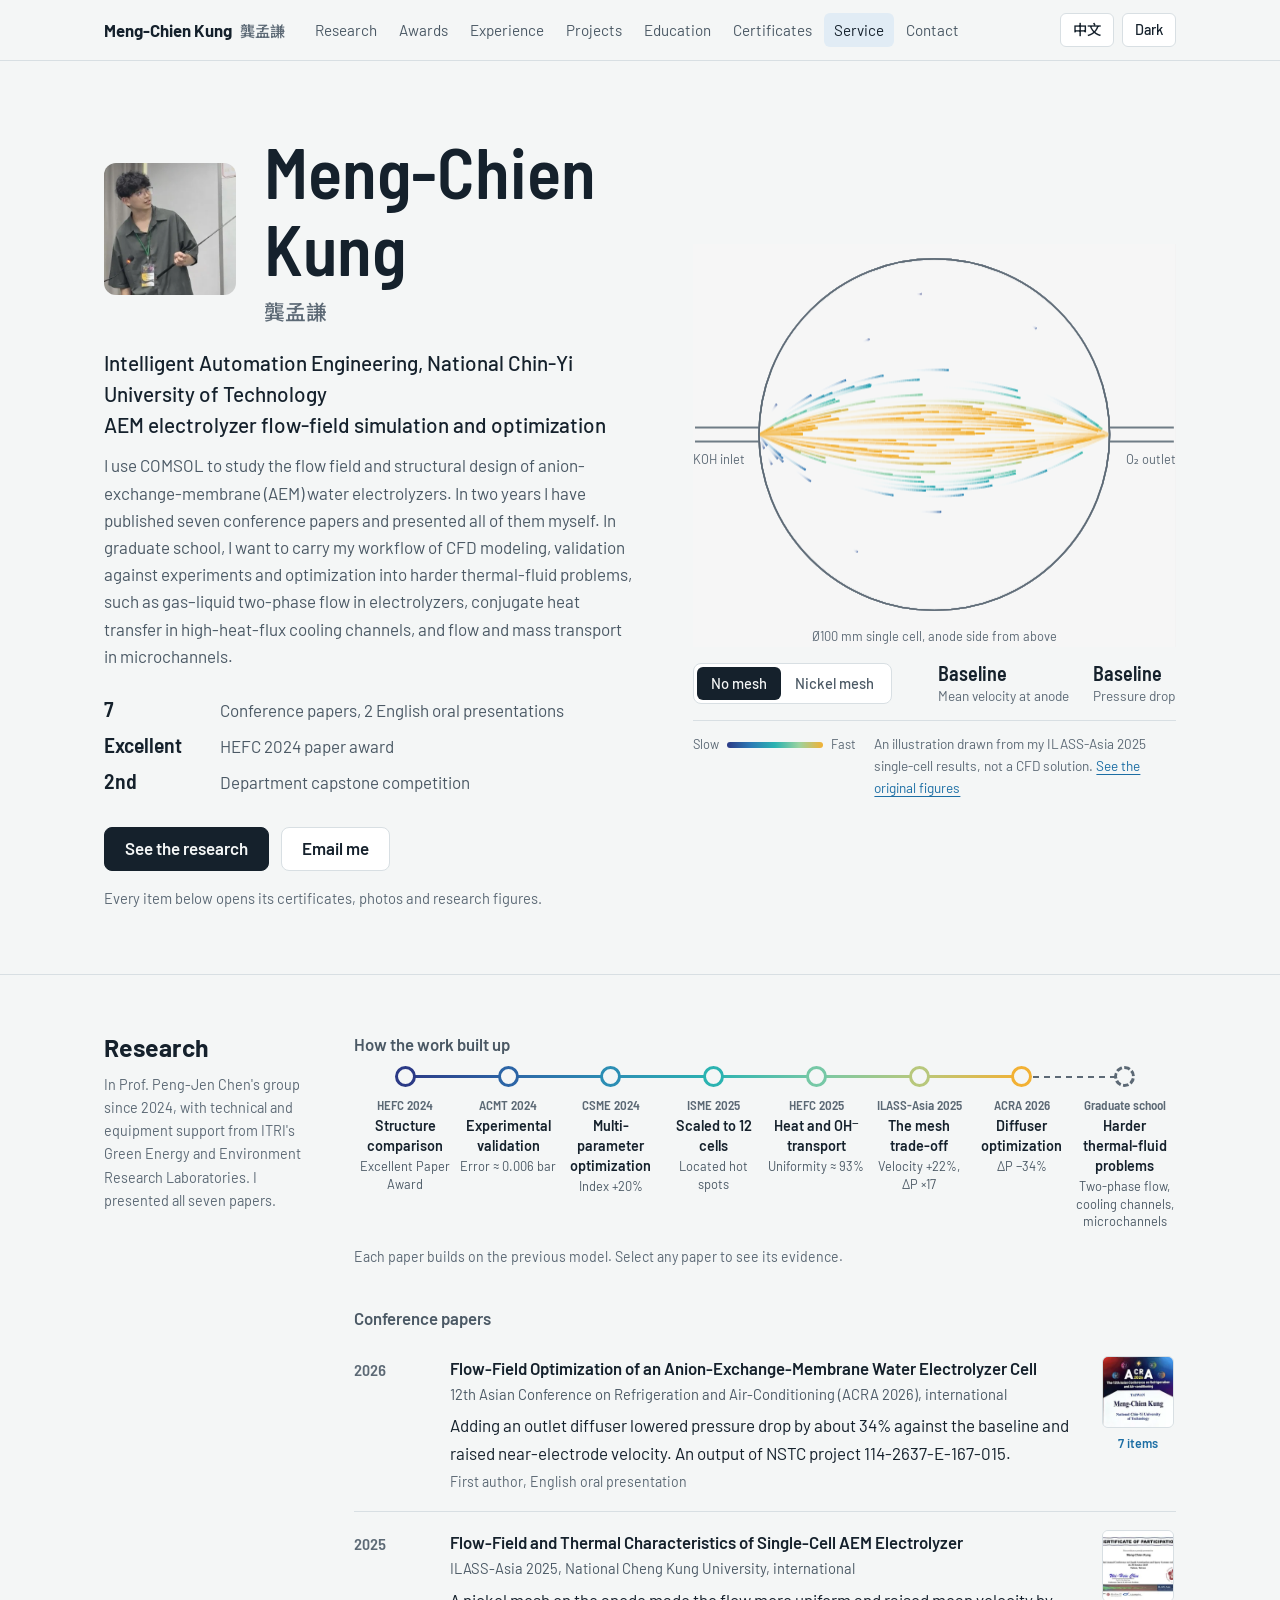
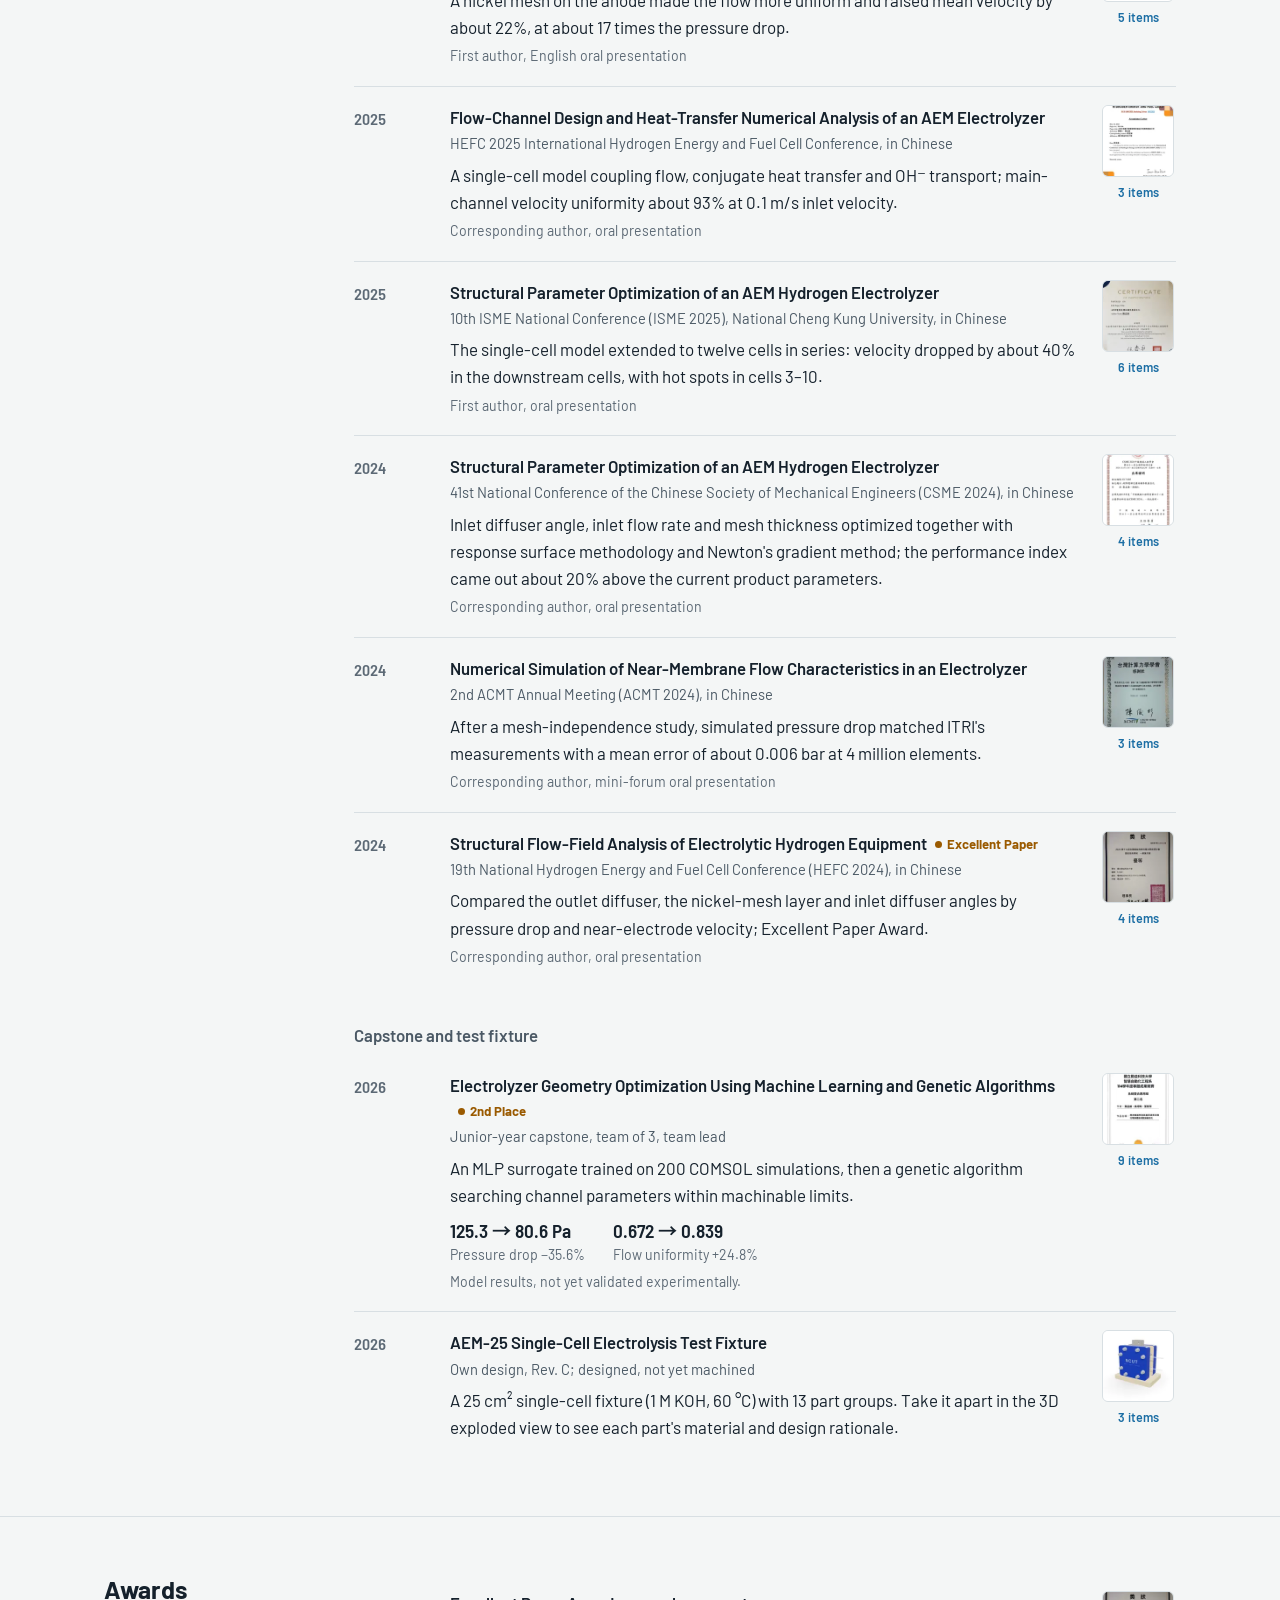
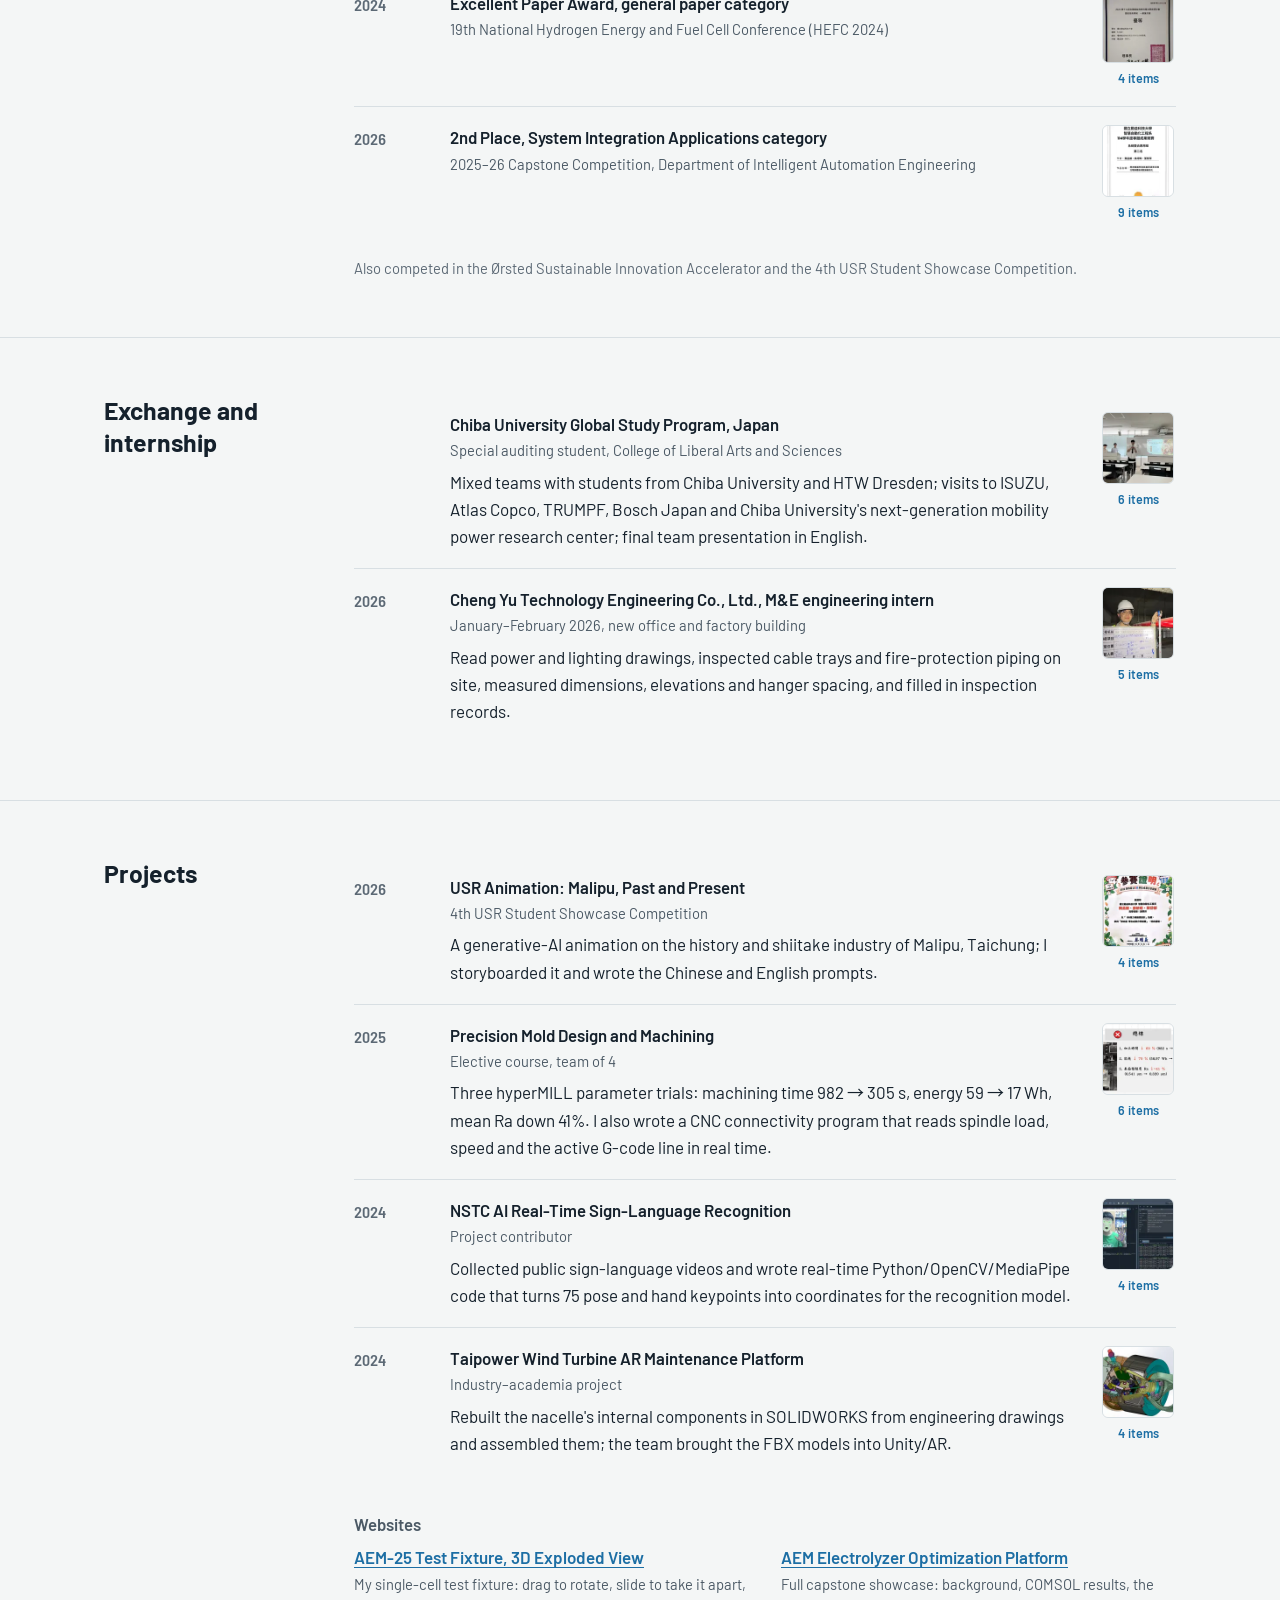
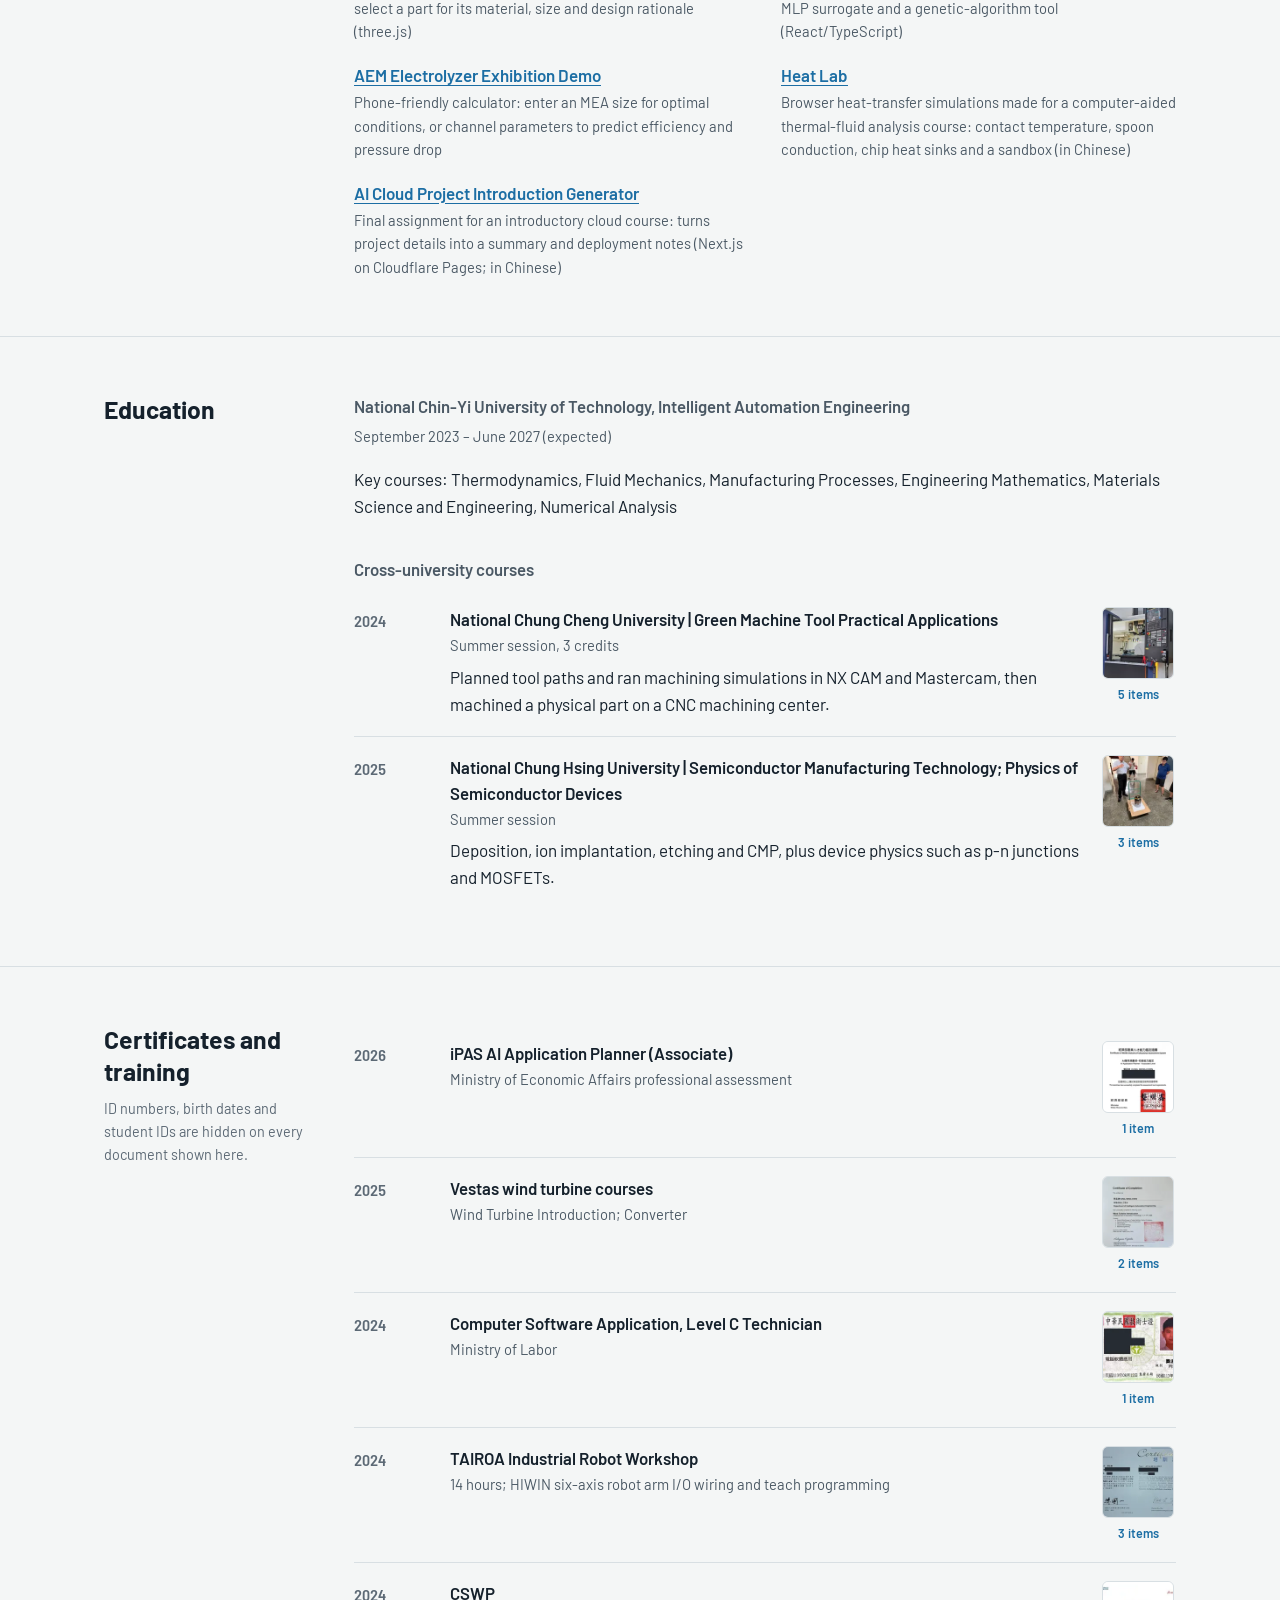
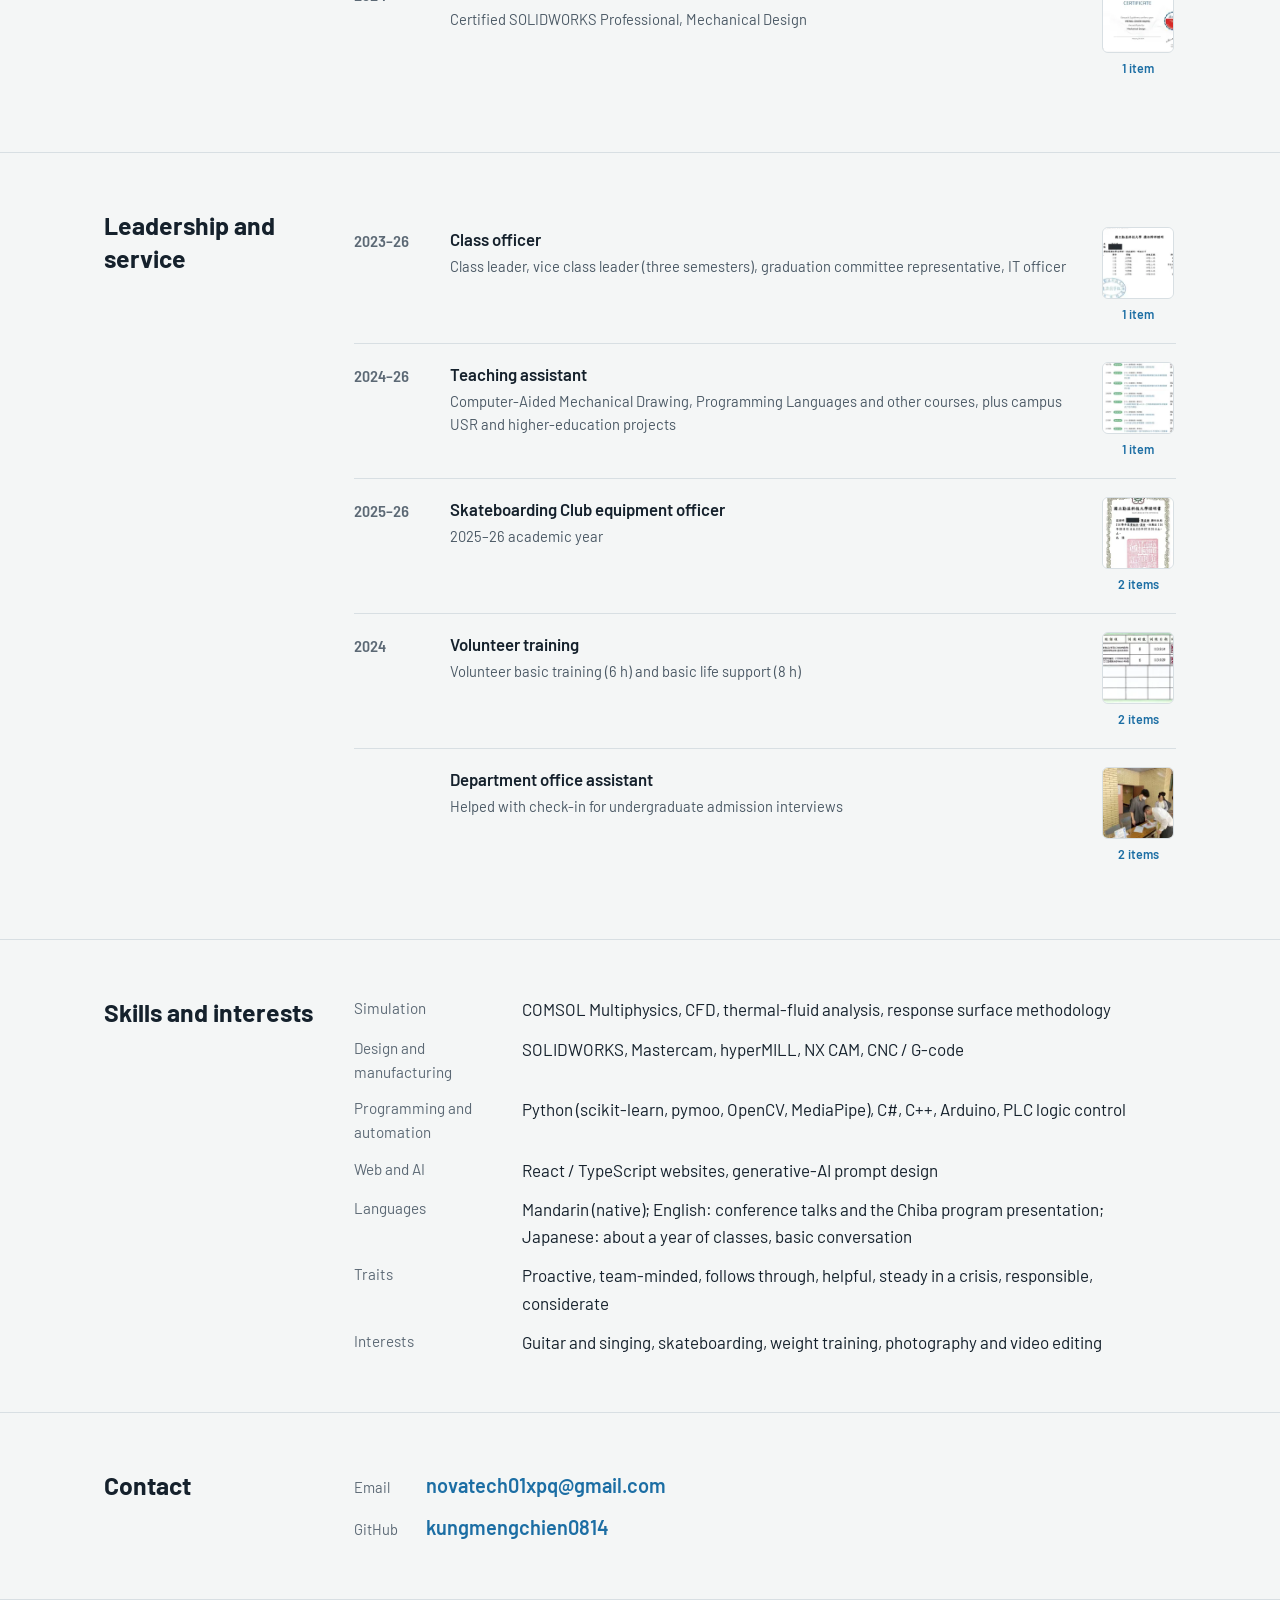
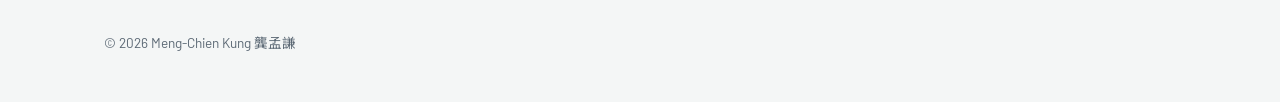
==== en/index.html @ db16a81c "Open the AEM-25 site in the page's language - Links, the "open in a new tab" button and the embedded" ====
<!DOCTYPE html>
<html lang="en">
<head>
    <meta charset="UTF-8">
    <meta name="viewport" content="width=device-width, initial-scale=1.0">
    <title>Meng-Chien Kung | Portfolio</title>
    <meta name="description" content="Meng-Chien Kung, Intelligent Automation Engineering, National Chin-Yi University of Technology. AEM electrolyzer flow-field simulation and optimization; 7 conference papers, 2 English oral presentations. Every item links to its certificates and photos.">
    <meta property="og:title" content="Meng-Chien Kung | AEM Electrolyzer Flow-Field Simulation">
    <meta property="og:description" content="7 conference papers, HEFC 2024 Excellent Paper Award, 2nd place in the department capstone competition, each with certificates and photos.">
    <meta property="og:image" content="https://kungmengchien.uk/profile.jpg">
    <meta property="og:url" content="https://kungmengchien.uk/en/">
    <link rel="alternate" hreflang="zh-Hant" href="https://kungmengchien.uk/">
    <link rel="preconnect" href="https://fonts.googleapis.com">
    <link rel="preconnect" href="https://fonts.gstatic.com" crossorigin>
    <link href="https://fonts.googleapis.com/css2?family=Barlow:wght@400;500;600;700&family=Barlow+Semi+Condensed:wght@500;600&family=Noto+Sans+TC:wght@400;700&display=swap" rel="stylesheet">
    <link rel="stylesheet" href="../assets/site.css?v=20261030g">
    <script>try { var t = localStorage.getItem("theme"); if (t === "dark" || t === "light") document.documentElement.dataset.theme = t; } catch (e) {}</script>
</head>
<body>
    <a class="skip" href="#main">Skip to content</a>
    <header class="topbar">
        <div class="wrap">
            <a class="brand" href="#top">Meng-Chien Kung<span lang="zh-Hant">龔孟謙</span></a>
            <nav class="sections" aria-label="Page sections">
                <a href="#research">Research</a>
                <a href="#awards">Awards</a>
                <a href="#experience">Experience</a>
                <a href="#projects">Projects</a>
                <a href="#education">Education</a>
                <a href="#credentials">Certificates</a>
                <a href="#service">Service</a>
                <a href="#contact">Contact</a>
            </nav>
            <div class="tools">
                <a class="tool" href="../" lang="zh-Hant" hreflang="zh-Hant">中文</a>
                <button class="tool" type="button" data-theme-toggle aria-pressed="false">Dark</button>
            </div>
        </div>
    </header>

    <main id="main">
        <section class="hero" id="top">
            <div class="wrap">
                <div>
                    <div class="who">
                        <img class="portrait" src="../assets/portrait.webp" width="360" height="360" alt="Meng-Chien Kung giving a conference talk">
                        <h1>Meng-Chien Kung<span class="latin" lang="zh-Hant">龔孟謙</span></h1>
                    </div>
                    <p class="lead">Intelligent Automation Engineering, National Chin-Yi University of Technology<br>AEM electrolyzer flow-field simulation and optimization</p>
                    <p class="statement">I use COMSOL to study the flow field and structural design of anion-exchange-membrane (AEM) water electrolyzers. In two years I have published seven conference papers and presented all of them myself. In graduate school, I want to carry my workflow of CFD modeling, validation against experiments and optimization into harder thermal-fluid problems, such as gas–liquid two-phase flow in electrolyzers, conjugate heat transfer in high-heat-flux cooling channels, and flow and mass transport in microchannels.</p>
                    <ul class="facts">
                        <li><b>7</b>Conference papers, 2 English oral presentations</li>
                        <li><b>Excellent</b>HEFC 2024 paper award</li>
                        <li><b>2nd</b>Department capstone competition</li>
                    </ul>
                    <div class="cta">
                        <a class="btn primary" href="#research">See the research</a>
                        <a class="btn" href="mailto:novatech01xpq@gmail.com">Email me</a>
                    </div>
                    <p class="hint">Every item below opens its certificates, photos and research figures.</p>
                </div>
                <figure class="cell">
                    <div class="cell-stage">
                        <canvas id="flow" role="img" aria-label="Animated sketch of flow through a 100 mm AEM cell, with and without a nickel mesh"></canvas>
                        <span class="lbl in"><span class="full">KOH inlet</span><span class="short">In</span></span>
                        <span class="lbl out"><span class="full">O₂ outlet</span><span class="short">Out</span></span>
                        <span class="lbl dia">Ø100 mm single cell, anode side from above</span>
                    </div>
                    <div class="cell-controls">
                        <div class="seg" role="group" aria-label="Nickel mesh on the anode side">
                            <button type="button" data-mesh="0" aria-pressed="true">No mesh</button>
                            <button type="button" data-mesh="1" aria-pressed="false">Nickel mesh</button>
                        </div>
                        <div class="readout" aria-live="polite">
                            <div><b data-r="speed">Baseline</b>Mean velocity at anode</div>
                            <div><b data-r="dp">Baseline</b>Pressure drop</div>
                        </div>
                    </div>
                    <figcaption><span class="scale" aria-hidden="true">Slow<i></i>Fast</span><span>An illustration drawn from my ILASS-Asia 2025 single-cell results, not a CFD solution. <a href="#ev-ilass2025" data-ev="ilass2025">See the original figures</a></span></figcaption>
                </figure>
            </div>
        </section>

        <section class="block" id="research">
            <div class="wrap">
                <div class="block-head">
                    <div>
                        <h2>Research</h2>
                        <p>In Prof. Peng-Jen Chen's group since 2024, with technical and equipment support from ITRI's Green Energy and Environment Research Laboratories. I presented all seven papers.</p>
                    </div>
                </div>
                <div>
                    <h3 class="subhead">How the work built up</h3>
                    <ol class="path" aria-label="Seven papers in order, oldest first">
                        <li><a data-ev="hefc2024"><span class="dot"></span><span class="venue">HEFC 2024</span><span class="step">Structure comparison</span><span class="gain">Excellent Paper Award</span></a></li>
                        <li><a data-ev="acmt2024"><span class="dot"></span><span class="venue">ACMT 2024</span><span class="step">Experimental validation</span><span class="gain">Error ≈ 0.006 bar</span></a></li>
                        <li><a data-ev="csme2024"><span class="dot"></span><span class="venue">CSME 2024</span><span class="step">Multi-parameter optimization</span><span class="gain">Index +20%</span></a></li>
                        <li><a data-ev="isme2025"><span class="dot"></span><span class="venue">ISME 2025</span><span class="step">Scaled to 12 cells</span><span class="gain">Located hot spots</span></a></li>
                        <li><a data-ev="hefc2025"><span class="dot"></span><span class="venue">HEFC 2025</span><span class="step">Heat and OH⁻ transport</span><span class="gain">Uniformity ≈ 93%</span></a></li>
                        <li><a data-ev="ilass2025"><span class="dot"></span><span class="venue">ILASS-Asia 2025</span><span class="step">The mesh trade-off</span><span class="gain">Velocity +22%, ΔP ×17</span></a></li>
                        <li><a data-ev="acra2026"><span class="dot"></span><span class="venue">ACRA 2026</span><span class="step">Diffuser optimization</span><span class="gain">ΔP −34%</span></a></li>
                        <li><span class="future"><span class="dot"></span><span class="venue">Graduate school</span><span class="step">Harder thermal-fluid problems</span><span class="gain">Two-phase flow, cooling channels, microchannels</span></span></li>
                    </ol>
                    <p class="path-note">Each paper builds on the previous model. Select any paper to see its evidence.</p>

                    <h3 class="subhead">Conference papers</h3>
                    <ul class="rows">
                        <li><a class="row" data-ev="acra2026">
                            <span class="when">2026</span>
                            <span class="what">
                                <span class="title">Flow-Field Optimization of an Anion-Exchange-Membrane Water Electrolyzer Cell</span>
                                <span class="meta">12th Asian Conference on Refrigeration and Air-Conditioning (ACRA 2026), international</span>
                                <span class="detail">Adding an outlet diffuser lowered pressure drop by about 34% against the baseline and raised near-electrode velocity. An output of NSTC project 114-2637-E-167-015.</span>
                                <span class="role">First author, English oral presentation</span>
                            </span>
                        </a></li>
                        <li><a class="row" data-ev="ilass2025">
                            <span class="when">2025</span>
                            <span class="what">
                                <span class="title">Flow-Field and Thermal Characteristics of Single-Cell AEM Electrolyzer</span>
                                <span class="meta">ILASS-Asia 2025, National Cheng Kung University, international</span>
                                <span class="detail">A nickel mesh on the anode made the flow more uniform and raised mean velocity by about 22%, at about 17 times the pressure drop.</span>
                                <span class="role">First author, English oral presentation</span>
                            </span>
                        </a></li>
                        <li><a class="row" data-ev="hefc2025">
                            <span class="when">2025</span>
                            <span class="what">
                                <span class="title">Flow-Channel Design and Heat-Transfer Numerical Analysis of an AEM Electrolyzer</span>
                                <span class="meta">HEFC 2025 International Hydrogen Energy and Fuel Cell Conference, in Chinese</span>
                                <span class="detail">A single-cell model coupling flow, conjugate heat transfer and OH⁻ transport; main-channel velocity uniformity about 93% at 0.1 m/s inlet velocity.</span>
                                <span class="role">Corresponding author, oral presentation</span>
                            </span>
                        </a></li>
                        <li><a class="row" data-ev="isme2025">
                            <span class="when">2025</span>
                            <span class="what">
                                <span class="title">Structural Parameter Optimization of an AEM Hydrogen Electrolyzer</span>
                                <span class="meta">10th ISME National Conference (ISME 2025), National Cheng Kung University, in Chinese</span>
                                <span class="detail">The single-cell model extended to twelve cells in series: velocity dropped by about 40% in the downstream cells, with hot spots in cells 3–10.</span>
                                <span class="role">First author, oral presentation</span>
                            </span>
                        </a></li>
                        <li><a class="row" data-ev="csme2024">
                            <span class="when">2024</span>
                            <span class="what">
                                <span class="title">Structural Parameter Optimization of an AEM Hydrogen Electrolyzer</span>
                                <span class="meta">41st National Conference of the Chinese Society of Mechanical Engineers (CSME 2024), in Chinese</span>
                                <span class="detail">Inlet diffuser angle, inlet flow rate and mesh thickness optimized together with response surface methodology and Newton's gradient method; the performance index came out about 20% above the current product parameters.</span>
                                <span class="role">Corresponding author, oral presentation</span>
                            </span>
                        </a></li>
                        <li><a class="row" data-ev="acmt2024">
                            <span class="when">2024</span>
                            <span class="what">
                                <span class="title">Numerical Simulation of Near-Membrane Flow Characteristics in an Electrolyzer</span>
                                <span class="meta">2nd ACMT Annual Meeting (ACMT 2024), in Chinese</span>
                                <span class="detail">After a mesh-independence study, simulated pressure drop matched ITRI's measurements with a mean error of about 0.006 bar at 4 million elements.</span>
                                <span class="role">Corresponding author, mini-forum oral presentation</span>
                            </span>
                        </a></li>
                        <li><a class="row" data-ev="hefc2024">
                            <span class="when">2024</span>
                            <span class="what">
                                <span class="title">Structural Flow-Field Analysis of Electrolytic Hydrogen Equipment<span class="mark">Excellent Paper</span></span>
                                <span class="meta">19th National Hydrogen Energy and Fuel Cell Conference (HEFC 2024), in Chinese</span>
                                <span class="detail">Compared the outlet diffuser, the nickel-mesh layer and inlet diffuser angles by pressure drop and near-electrode velocity; Excellent Paper Award.</span>
                                <span class="role">Corresponding author, oral presentation</span>
                            </span>
                        </a></li>
                    </ul>

                    <h3 class="subhead">Capstone and test fixture</h3>
                    <ul class="rows">
                        <li><a class="row" data-ev="capstone">
                            <span class="when">2026</span>
                            <span class="what">
                                <span class="title">Electrolyzer Geometry Optimization Using Machine Learning and Genetic Algorithms<span class="mark">2nd Place</span></span>
                                <span class="meta">Junior-year capstone, team of 3, team lead</span>
                                <span class="detail">An MLP surrogate trained on 200 COMSOL simulations, then a genetic algorithm searching channel parameters within machinable limits.</span>
                                <span class="figures">
                                    <span><b>125.3 → 80.6 Pa</b>Pressure drop −35.6%</span>
                                    <span><b>0.672 → 0.839</b>Flow uniformity +24.8%</span>
                                </span>
                                <span class="role">Model results, not yet validated experimentally.</span>
                            </span>
                        </a></li>
                        <li><a class="row" data-ev="fixture">
                            <span class="when">2026</span>
                            <span class="what">
                                <span class="title">AEM-25 Single-Cell Electrolysis Test Fixture</span>
                                <span class="meta">Own design, Rev. C; designed, not yet machined</span>
                                <span class="detail">A 25 cm² single-cell fixture (1 M KOH, 60 °C) with 13 part groups. Take it apart in the 3D exploded view to see each part's material and design rationale.</span>
                            </span>
                        </a></li>
                    </ul>
                </div>
            </div>
        </section>

        <section class="block" id="awards">
            <div class="wrap">
                <div class="block-head"><div><h2>Awards</h2></div></div>
                <div>
                    <ul class="rows">
                        <li><a class="row" data-ev="hefc2024">
                            <span class="when">2024</span>
                            <span class="what">
                                <span class="title">Excellent Paper Award, general paper category</span>
                                <span class="meta">19th National Hydrogen Energy and Fuel Cell Conference (HEFC 2024)</span>
                            </span>
                        </a></li>
                        <li><a class="row" data-ev="capstone">
                            <span class="when">2026</span>
                            <span class="what">
                                <span class="title">2nd Place, System Integration Applications category</span>
                                <span class="meta">2025–26 Capstone Competition, Department of Intelligent Automation Engineering</span>
                            </span>
                        </a></li>
                    </ul>
                    <p class="note">Also competed in the Ørsted Sustainable Innovation Accelerator and the 4th USR Student Showcase Competition.</p>
                </div>
            </div>
        </section>

        <section class="block" id="experience">
            <div class="wrap">
                <div class="block-head"><div><h2>Exchange and internship</h2></div></div>
                <div>
                    <ul class="rows">
                        <li><a class="row" data-ev="chiba">
                            <span class="when"></span>
                            <span class="what">
                                <span class="title">Chiba University Global Study Program, Japan</span>
                                <span class="meta">Special auditing student, College of Liberal Arts and Sciences</span>
                                <span class="detail">Mixed teams with students from Chiba University and HTW Dresden; visits to ISUZU, Atlas Copco, TRUMPF, Bosch Japan and Chiba University's next-generation mobility power research center; final team presentation in English.</span>
                            </span>
                        </a></li>
                        <li><a class="row" data-ev="intern">
                            <span class="when">2026</span>
                            <span class="what">
                                <span class="title">Cheng Yu Technology Engineering Co., Ltd., M&amp;E engineering intern</span>
                                <span class="meta">January–February 2026, new office and factory building</span>
                                <span class="detail">Read power and lighting drawings, inspected cable trays and fire-protection piping on site, measured dimensions, elevations and hanger spacing, and filled in inspection records.</span>
                            </span>
                        </a></li>
                    </ul>
                </div>
            </div>
        </section>

        <section class="block" id="projects">
            <div class="wrap">
                <div class="block-head"><div><h2>Projects</h2></div></div>
                <div>
                    <ul class="rows">
                        <li><a class="row" data-ev="usr">
                            <span class="when">2026</span>
                            <span class="what">
                                <span class="title">USR Animation: Malipu, Past and Present</span>
                                <span class="meta">4th USR Student Showcase Competition</span>
                                <span class="detail">A generative-AI animation on the history and shiitake industry of Malipu, Taichung; I storyboarded it and wrote the Chinese and English prompts.</span>
                            </span>
                        </a></li>
                        <li><a class="row" data-ev="cnc">
                            <span class="when">2025</span>
                            <span class="what">
                                <span class="title">Precision Mold Design and Machining</span>
                                <span class="meta">Elective course, team of 4</span>
                                <span class="detail">Three hyperMILL parameter trials: machining time 982 → 305 s, energy 59 → 17 Wh, mean Ra down 41%. I also wrote a CNC connectivity program that reads spindle load, speed and the active G-code line in real time.</span>
                            </span>
                        </a></li>
                        <li><a class="row" data-ev="sign">
                            <span class="when">2024</span>
                            <span class="what">
                                <span class="title">NSTC AI Real-Time Sign-Language Recognition</span>
                                <span class="meta">Project contributor</span>
                                <span class="detail">Collected public sign-language videos and wrote real-time Python/OpenCV/MediaPipe code that turns 75 pose and hand keypoints into coordinates for the recognition model.</span>
                            </span>
                        </a></li>
                        <li><a class="row" data-ev="wind">
                            <span class="when">2024</span>
                            <span class="what">
                                <span class="title">Taipower Wind Turbine AR Maintenance Platform</span>
                                <span class="meta">Industry–academia project</span>
                                <span class="detail">Rebuilt the nacelle's internal components in SOLIDWORKS from engineering drawings and assembled them; the team brought the FBX models into Unity/AR.</span>
                            </span>
                        </a></li>
                    </ul>

                    <h3 class="subhead">Websites</h3>
                    <ul class="sites">
                        <li><a href="../aem-25/?lang=en">AEM-25 Test Fixture, 3D Exploded View</a><span>My single-cell test fixture: drag to rotate, slide to take it apart, select a part for its material, size and design rationale (three.js)</span></li>
                        <li><a href="https://aem-electrolyzer-optimization-site.pages.dev/" target="_blank" rel="noopener">AEM Electrolyzer Optimization Platform</a><span>Full capstone showcase: background, COMSOL results, the MLP surrogate and a genetic-algorithm tool (React/TypeScript)</span></li>
                        <li><a href="https://aem-mobile-demo.pages.dev/" target="_blank" rel="noopener">AEM Electrolyzer Exhibition Demo</a><span>Phone-friendly calculator: enter an MEA size for optimal conditions, or channel parameters to predict efficiency and pressure drop</span></li>
                        <li><a href="../heat-lab/">Heat Lab</a><span>Browser heat-transfer simulations made for a computer-aided thermal-fluid analysis course: contact temperature, spoon conduction, chip heat sinks and a sandbox (in Chinese)</span></li>
                        <li><a href="https://ai-cloud-project-generator.pages.dev/" target="_blank" rel="noopener">AI Cloud Project Introduction Generator</a><span>Final assignment for an introductory cloud course: turns project details into a summary and deployment notes (Next.js on Cloudflare Pages; in Chinese)</span></li>
                    </ul>
                </div>
            </div>
        </section>

        <section class="block" id="education">
            <div class="wrap">
                <div class="block-head"><div><h2>Education</h2></div></div>
                <div>
                    <h3 class="subhead">National Chin-Yi University of Technology, Intelligent Automation Engineering</h3>
                    <p class="meta">September 2023 – June 2027 (expected)</p>
                    <p>Key courses: Thermodynamics, Fluid Mechanics, Manufacturing Processes, Engineering Mathematics, Materials Science and Engineering, Numerical Analysis</p>

                    <h3 class="subhead">Cross-university courses</h3>
                    <ul class="rows">
                        <li><a class="row" data-ev="ccu">
                            <span class="when">2024</span>
                            <span class="what">
                                <span class="title">National Chung Cheng University | Green Machine Tool Practical Applications</span>
                                <span class="meta">Summer session, 3 credits</span>
                                <span class="detail">Planned tool paths and ran machining simulations in NX CAM and Mastercam, then machined a physical part on a CNC machining center.</span>
                            </span>
                        </a></li>
                        <li><a class="row" data-ev="nchu">
                            <span class="when">2025</span>
                            <span class="what">
                                <span class="title">National Chung Hsing University | Semiconductor Manufacturing Technology; Physics of Semiconductor Devices</span>
                                <span class="meta">Summer session</span>
                                <span class="detail">Deposition, ion implantation, etching and CMP, plus device physics such as p-n junctions and MOSFETs.</span>
                            </span>
                        </a></li>
                    </ul>
                </div>
            </div>
        </section>

        <section class="block" id="credentials">
            <div class="wrap">
                <div class="block-head"><div><h2>Certificates and training</h2><p>ID numbers, birth dates and student IDs are hidden on every document shown here.</p></div></div>
                <div>
                    <ul class="rows">
                        <li><a class="row" data-ev="ipas">
                            <span class="when">2026</span>
                            <span class="what"><span class="title">iPAS AI Application Planner (Associate)</span><span class="meta">Ministry of Economic Affairs professional assessment</span></span>
                        </a></li>
                        <li><a class="row" data-ev="vestas">
                            <span class="when">2025</span>
                            <span class="what"><span class="title">Vestas wind turbine courses</span><span class="meta">Wind Turbine Introduction; Converter</span></span>
                        </a></li>
                        <li><a class="row" data-ev="tqc">
                            <span class="when">2024</span>
                            <span class="what"><span class="title">Computer Software Application, Level C Technician</span><span class="meta">Ministry of Labor</span></span>
                        </a></li>
                        <li><a class="row" data-ev="tairoa">
                            <span class="when">2024</span>
                            <span class="what"><span class="title">TAIROA Industrial Robot Workshop</span><span class="meta">14 hours; HIWIN six-axis robot arm I/O wiring and teach programming</span></span>
                        </a></li>
                        <li><a class="row" data-ev="cswp">
                            <span class="when">2024</span>
                            <span class="what"><span class="title">CSWP</span><span class="meta">Certified SOLIDWORKS Professional, Mechanical Design</span></span>
                        </a></li>
                    </ul>
                </div>
            </div>
        </section>

        <section class="block" id="service">
            <div class="wrap">
                <div class="block-head"><div><h2>Leadership and service</h2></div></div>
                <div>
                    <ul class="rows">
                        <li><a class="row" data-ev="cadre">
                            <span class="when">2023–26</span>
                            <span class="what"><span class="title">Class officer</span><span class="meta">Class leader, vice class leader (three semesters), graduation committee representative, IT officer</span></span>
                        </a></li>
                        <li><a class="row" data-ev="ta">
                            <span class="when">2024–26</span>
                            <span class="what"><span class="title">Teaching assistant</span><span class="meta">Computer-Aided Mechanical Drawing, Programming Languages and other courses, plus campus USR and higher-education projects</span></span>
                        </a></li>
                        <li><a class="row" data-ev="skate">
                            <span class="when">2025–26</span>
                            <span class="what"><span class="title">Skateboarding Club equipment officer</span><span class="meta">2025–26 academic year</span></span>
                        </a></li>
                        <li><a class="row" data-ev="bls">
                            <span class="when">2024</span>
                            <span class="what"><span class="title">Volunteer training</span><span class="meta">Volunteer basic training (6 h) and basic life support (8 h)</span></span>
                        </a></li>
                        <li><a class="row" data-ev="office">
                            <span class="when"></span>
                            <span class="what"><span class="title">Department office assistant</span><span class="meta">Helped with check-in for undergraduate admission interviews</span></span>
                        </a></li>
                    </ul>
                </div>
            </div>
        </section>

        <section class="block" id="skills">
            <div class="wrap">
                <div class="block-head"><div><h2>Skills and interests</h2></div></div>
                <div>
                    <dl class="skills">
                        <dt>Simulation</dt><dd>COMSOL Multiphysics, CFD, thermal-fluid analysis, response surface methodology</dd>
                        <dt>Design and manufacturing</dt><dd>SOLIDWORKS, Mastercam, hyperMILL, NX CAM, CNC / G-code</dd>
                        <dt>Programming and automation</dt><dd>Python (scikit-learn, pymoo, OpenCV, MediaPipe), C#, C++, Arduino, PLC logic control</dd>
                        <dt>Web and AI</dt><dd>React / TypeScript websites, generative-AI prompt design</dd>
                        <dt>Languages</dt><dd>Mandarin (native); English: conference talks and the Chiba program presentation; Japanese: about a year of classes, basic conversation</dd>
                        <dt>Traits</dt><dd>Proactive, team-minded, follows through, helpful, steady in a crisis, responsible, considerate</dd>
                        <dt>Interests</dt><dd>Guitar and singing, skateboarding, weight training, photography and video editing</dd>
                    </dl>
                </div>
            </div>
        </section>

        <section class="block" id="contact">
            <div class="wrap">
                <div class="block-head"><div><h2>Contact</h2></div></div>
                <div>
                    <ul class="contact-list">
                        <li><span>Email</span><a href="mailto:novatech01xpq@gmail.com">novatech01xpq@gmail.com</a></li>
                        <li><span>GitHub</span><a href="https://github.com/kungmengchien0814" target="_blank" rel="noopener">kungmengchien0814</a></li>
                    </ul>
                </div>
            </div>
        </section>
    </main>

    <footer>
        <div class="wrap">© 2026 Meng-Chien Kung 龔孟謙</div>
    </footer>

    <script src="../assets/evidence.js?v=20261030g"></script>
    <script src="../assets/site.js?v=20261030g"></script>
</body>
</html>
---- assets/site.css ----
/* 龔孟謙 portfolio — shared styles for / and /en/ */

:root {
    --paper: #F4F6F6;
    --surface: #FFFFFF;
    --ink: #15212C;
    --ink-2: #4B5965;
    --ink-3: #5C6975;
    --rule: #D8DFE3;
    --accent: #1C6EA4;
    --accent-soft: #E1ECF5;
    --hot: #9A5A00;
    --scrim: rgba(13, 20, 27, 0.45);
    --font: "Barlow", "Noto Sans TC", system-ui, -apple-system, "Microsoft JhengHei", sans-serif;
    --font-num: "Barlow Semi Condensed", "Barlow", "Noto Sans TC", system-ui, sans-serif;
    color-scheme: light;
}
@media (prefers-color-scheme: dark) {
    :root:not([data-theme="light"]) {
        --paper: #0D141B;
        --surface: #141D26;
        --ink: #E3E9EE;
        --ink-2: #A9B5BF;
        --ink-3: #82909C;
        --rule: #24313D;
        --accent: #6AB2E3;
        --accent-soft: #17304A;
        --hot: #F0B23C;
        --scrim: rgba(0, 0, 0, 0.6);
        color-scheme: dark;
    }
}
:root[data-theme="dark"] {
    --paper: #0D141B;
    --surface: #141D26;
    --ink: #E3E9EE;
    --ink-2: #A9B5BF;
    --ink-3: #82909C;
    --rule: #24313D;
    --accent: #6AB2E3;
    --accent-soft: #17304A;
    --hot: #F0B23C;
    --scrim: rgba(0, 0, 0, 0.6);
    color-scheme: dark;
}

* { box-sizing: border-box; }
html { scroll-behavior: smooth; scroll-padding-top: 84px; }
body {
    margin: 0;
    background: var(--paper);
    color: var(--ink);
    font: 400 1.0625rem/1.75 var(--font);
    -webkit-font-smoothing: antialiased;
    text-rendering: optimizeLegibility;
}
html[lang="en"] body { line-height: 1.6; }
body.noscroll { overflow: hidden; }
a { color: var(--accent); text-underline-offset: 3px; }
img { max-width: 100%; }
:focus-visible { outline: 2px solid var(--accent); outline-offset: 2px; border-radius: 4px; }
.sr { position: absolute; width: 1px; height: 1px; overflow: hidden; clip-path: inset(50%); white-space: nowrap; }
.skip { position: absolute; left: 16px; top: -48px; z-index: 300; background: var(--ink); color: var(--paper); padding: 8px 14px; border-radius: 6px; }
.skip:focus { top: 12px; }
.wrap { max-width: 1120px; margin: 0 auto; padding: 0 24px; }
.num { font-family: var(--font-num); font-variant-numeric: tabular-nums; }

/* ---------- top bar ---------- */
.topbar {
    position: sticky;
    top: 0;
    z-index: 50;
    /* solid on purpose: a blurred, see-through bar has to be re-blurred every frame while the page scrolls */
    background: var(--paper);
    border-bottom: 1px solid var(--rule);
}
.topbar .wrap { display: flex; align-items: center; gap: 20px; height: 60px; }
.brand { color: var(--ink); text-decoration: none; font-weight: 700; white-space: nowrap; font-size: 1.05rem; }
.brand span { font-family: var(--font-num); font-weight: 500; color: var(--ink-3); margin-left: 8px; font-size: 0.95rem; }
.sections { display: flex; gap: 2px; flex: 1; overflow-x: auto; scrollbar-width: none; }
.sections::-webkit-scrollbar { display: none; }
.sections a {
    color: var(--ink-2);
    text-decoration: none;
    padding: 5px 10px;
    border-radius: 6px;
    font-size: 0.95rem;
    white-space: nowrap;
}
.sections a:hover { color: var(--ink); }
.sections a[aria-current="true"] { color: var(--ink); background: var(--accent-soft); }
.tools { display: flex; gap: 8px; margin-left: auto; }
.tool {
    height: 34px;
    padding: 0 12px;
    border: 1px solid var(--rule);
    border-radius: 6px;
    background: var(--surface);
    color: var(--ink);
    font: 500 0.9rem/1 var(--font);
    text-decoration: none;
    display: inline-flex;
    align-items: center;
    cursor: pointer;
    white-space: nowrap;
}
.tool:hover { border-color: var(--ink-3); }

/* ---------- hero ---------- */
.hero { padding: 72px 0 64px; }
.hero .wrap { display: grid; grid-template-columns: minmax(0, 1.05fr) minmax(0, 0.95fr); gap: 56px; align-items: center; }
.who { display: flex; align-items: center; gap: 28px; }
.portrait { flex: 0 0 auto; width: 132px; height: 132px; border-radius: 12px; object-fit: cover; display: block; background: var(--rule); }
.hero h1 { margin: 0; font-size: clamp(2.75rem, 6vw, 4.4rem); line-height: 1.1; font-weight: 700; letter-spacing: 0.02em; }
html[lang="en"] .hero h1 { letter-spacing: 0; font-family: var(--font-num); font-weight: 600; }
.hero h1 .latin { display: block; margin-top: 10px; font: 500 1.3rem/1.3 var(--font-num); color: var(--ink-3); letter-spacing: 0.01em; }
.lead { margin: 22px 0 0; font-size: 1.3rem; font-weight: 500; line-height: 1.5; }
.statement { margin: 12px 0 0; color: var(--ink-2); max-width: 32em; }
.facts { list-style: none; margin: 26px 0 0; padding: 0; display: grid; gap: 8px; }
.facts li { display: grid; grid-template-columns: 6.5rem minmax(0, 1fr); align-items: baseline; gap: 12px; color: var(--ink-2); }
.facts b { font: 600 1.35rem/1.2 var(--font-num); color: var(--ink); }
.cta { display: flex; flex-wrap: wrap; gap: 12px; margin-top: 30px; }
.btn {
    display: inline-flex;
    align-items: center;
    height: 44px;
    padding: 0 20px;
    border-radius: 8px;
    border: 1px solid var(--rule);
    background: var(--surface);
    color: var(--ink);
    font-weight: 600;
    text-decoration: none;
}
.btn.primary { background: var(--ink); border-color: var(--ink); color: var(--paper); }
.btn:hover { border-color: var(--ink-3); }
.btn.primary:hover { opacity: 0.88; }
.hint { margin: 16px 0 0; font-size: 0.92rem; color: var(--ink-3); }

/* flow cell */
.cell { margin: 0; }
.cell-stage { position: relative; aspect-ratio: 6 / 5; }
.cell-stage canvas { position: absolute; inset: 0; width: 100%; height: 100%; display: block; }
.cell-stage .lbl { position: absolute; font-size: 0.8rem; color: var(--ink-3); white-space: nowrap; pointer-events: none; }
.cell-stage .lbl.in { left: 0; top: calc(50% + 3px); }
.cell-stage .lbl.out { right: 0; top: calc(50% + 3px); text-align: right; }
.cell-stage .lbl .short { display: none; }
.cell-stage .lbl.dia { left: 50%; bottom: 0; transform: translateX(-50%); }
.cell-controls { display: flex; flex-wrap: wrap; align-items: center; justify-content: space-between; gap: 14px 20px; margin-top: 14px; }
.seg { display: inline-flex; padding: 3px; border: 1px solid var(--rule); border-radius: 8px; background: var(--surface); }
.seg button {
    border: 0;
    background: transparent;
    color: var(--ink-2);
    font: 500 0.92rem/1 var(--font);
    padding: 9px 14px;
    border-radius: 6px;
    cursor: pointer;
}
.seg button[aria-pressed="true"] { background: var(--ink); color: var(--paper); }
.readout { display: flex; gap: 24px; font-size: 0.85rem; color: var(--ink-3); }
.readout b { display: block; font: 600 1.25rem/1.2 var(--font-num); color: var(--ink); }
.scale { display: inline-flex; align-items: center; gap: 8px; flex: 0 0 auto; font-size: 0.8rem; color: var(--ink-3); white-space: nowrap; }
.scale i { flex: none; width: 96px; height: 6px; border-radius: 3px; background: linear-gradient(90deg, #2B3A86, #2C7BB6, #2BB3B1, #9BD3A0, #F2B134); }
.cell figcaption { display: flex; flex-wrap: wrap; align-items: baseline; gap: 6px 18px; margin-top: 14px; padding-top: 12px; border-top: 1px solid var(--rule); font-size: 0.85rem; color: var(--ink-3); line-height: 1.6; }
.cell figcaption > span:last-child { flex: 1 1 18em; }

/* ---------- sections ---------- */
.block { padding: 56px 0; border-top: 1px solid var(--rule); }
.block > .wrap { display: grid; grid-template-columns: 210px minmax(0, 1fr); gap: 40px; }
.block-head h2 { margin: 0; font-size: 1.55rem; line-height: 1.3; }
.block-head p { margin: 10px 0 0; font-size: 0.9rem; color: var(--ink-3); line-height: 1.6; }
.block-head > div { position: sticky; top: 92px; }
.subhead { margin: 36px 0 6px; font-size: 1.05rem; color: var(--ink-2); font-weight: 600; }
.subhead:first-child { margin-top: 0; }

/* research path: each paper builds on the previous model; colours follow the hero's slow-to-fast scale */
.path { list-style: none; margin: 8px 0 0; padding: 0; display: grid; grid-template-columns: repeat(8, minmax(0, 1fr)); }
.path li { position: relative; text-align: center; }
.path li::after { content: ""; position: absolute; top: 9px; left: 50%; width: 100%; height: 3px; background: linear-gradient(90deg, var(--c), var(--c2)); }
.path li:last-child::after { display: none; }
.path li:nth-last-child(2)::after { height: 2px; top: 10px; background: repeating-linear-gradient(90deg, var(--ink-3) 0 6px, transparent 6px 11px); }
.path li:nth-child(1) { --c: #2B3A86; --c2: #2C65A6; }
.path li:nth-child(2) { --c: #2C65A6; --c2: #2C8EB4; }
.path li:nth-child(3) { --c: #2C8EB4; --c2: #2BB3B1; }
.path li:nth-child(4) { --c: #2BB3B1; --c2: #76C8A6; }
.path li:nth-child(5) { --c: #76C8A6; --c2: #B8C87C; }
.path li:nth-child(6) { --c: #B8C87C; --c2: #F2B134; }
.path li:nth-child(7) { --c: #F2B134; }
.path li:nth-child(8) { --c: var(--ink-3); }
.path a, .path .future { display: flex; flex-direction: column; align-items: center; gap: 2px; padding: 0 2px 6px; color: inherit; text-decoration: none; border-radius: 8px; }
.dot { position: relative; z-index: 1; width: 21px; height: 21px; margin-bottom: 8px; border-radius: 50%; border: 3px solid var(--c); background: var(--paper); transition: transform 0.15s ease, background 0.15s ease; }
.path .future .dot { border-style: dashed; }
.path a:hover .dot, .path a:focus-visible .dot { background: var(--c); transform: scale(1.18); }
.path a:hover .step { color: var(--accent); }
.path .venue { font: 600 0.82rem/1.3 var(--font-num); color: var(--ink-3); }
.path .step { font-weight: 600; font-size: 0.9rem; line-height: 1.4; }
.path .gain { font-size: 0.8rem; line-height: 1.35; color: var(--ink-2); }
.path-note { margin: 10px 0 0; font-size: 0.88rem; color: var(--ink-3); }

.rows { list-style: none; margin: 0; padding: 0; }
.rows > li + li { border-top: 1px solid var(--rule); }
.row {
    display: grid;
    grid-template-columns: 76px minmax(0, 1fr) auto;
    gap: 2px 20px;
    padding: 18px 14px;
    margin: 0 -14px;
    border-radius: 10px;
    color: inherit;
    text-decoration: none;
}
a.row:hover { background: var(--surface); }
a.row:hover .title { color: var(--accent); }
.when { font: 600 1rem/1.75 var(--font-num); color: var(--ink-3); font-variant-numeric: tabular-nums; }
.what { min-width: 0; }
.title { display: block; font-weight: 600; font-size: 1.05rem; line-height: 1.5; }
.meta { display: block; color: var(--ink-2); font-size: 0.92rem; margin-top: 2px; }
.detail { display: block; margin-top: 6px; }
.role { display: block; margin-top: 4px; font-size: 0.88rem; color: var(--ink-3); }
.mark { display: inline-block; margin-left: 8px; font-size: 0.82rem; font-weight: 700; color: var(--hot); white-space: nowrap; vertical-align: 1px; }
.mark::before { content: ""; display: inline-block; width: 7px; height: 7px; border-radius: 50%; background: currentColor; margin-right: 5px; vertical-align: 1px; }
.figures { display: flex; flex-wrap: wrap; gap: 6px 28px; margin-top: 10px; }
.figures span { font-size: 0.88rem; color: var(--ink-3); }
.figures b { display: block; font: 600 1.2rem/1.3 var(--font-num); color: var(--ink); }

/* evidence preview attached to each clickable row (filled by site.js) */
.ev { display: flex; flex-direction: column; align-items: center; gap: 6px; width: 76px; }
.ev img { width: 72px; height: 72px; object-fit: cover; border-radius: 6px; border: 1px solid var(--rule); background: var(--surface); display: block; }
.ev span { font-size: 0.78rem; font-weight: 600; color: var(--accent); white-space: nowrap; }

.note { margin: 16px 0 0; font-size: 0.92rem; color: var(--ink-3); }
.plain .row { grid-template-columns: 76px minmax(0, 1fr); }

.sites { list-style: none; padding: 0; margin: 0; display: grid; grid-template-columns: 1fr 1fr; gap: 18px 32px; }
.sites a { font-weight: 600; }
.sites span { display: block; font-size: 0.92rem; color: var(--ink-2); margin-top: 2px; }

.stats { display: flex; flex-wrap: wrap; gap: 8px 36px; margin: 12px 0 8px; }
.stats span { font-size: 0.9rem; color: var(--ink-3); }
.stats b { display: block; font: 600 1.45rem/1.25 var(--font-num); color: var(--ink); }

.skills { margin: 0; display: grid; grid-template-columns: 9rem minmax(0, 1fr); gap: 12px 24px; }
.skills dt { color: var(--ink-3); font-size: 0.95rem; }
.skills dd { margin: 0; }

.contact-list { list-style: none; margin: 0; padding: 0; display: grid; gap: 10px; }
.contact-list a { font-size: 1.25rem; font-weight: 600; text-decoration: none; }
.contact-list a:hover { text-decoration: underline; }
.contact-list span { display: inline-block; width: 4.5rem; color: var(--ink-3); font-size: 0.92rem; }

footer { padding: 32px 0 48px; border-top: 1px solid var(--rule); color: var(--ink-3); font-size: 0.85rem; }

/* ---------- evidence drawer ---------- */
.scrim { position: fixed; inset: 0; background: var(--scrim); z-index: 90; opacity: 0; pointer-events: none; transition: opacity 0.22s ease; }
.scrim.open { opacity: 1; pointer-events: auto; }
.drawer {
    position: fixed;
    top: 0;
    right: 0;
    bottom: 0;
    width: min(640px, 100%);
    background: var(--paper);
    z-index: 100;
    display: flex;
    flex-direction: column;
    transform: translateX(100%);
    visibility: hidden;
    transition: transform 0.28s cubic-bezier(0.2, 0.7, 0.2, 1), visibility 0s linear 0.28s;
    box-shadow: -16px 0 40px rgba(0, 0, 0, 0.18);
}
.drawer.open { transform: none; visibility: visible; transition: transform 0.28s cubic-bezier(0.2, 0.7, 0.2, 1); }
.drawer-head { display: flex; align-items: flex-start; gap: 16px; padding: 20px 24px 16px; border-bottom: 1px solid var(--rule); }
.drawer-head h2 { margin: 0; font-size: 1.25rem; line-height: 1.45; }
.drawer-head p { margin: 4px 0 0; color: var(--ink-2); font-size: 0.92rem; }
.icon-btn {
    flex: 0 0 auto;
    width: 38px;
    height: 38px;
    border-radius: 8px;
    border: 1px solid var(--rule);
    background: var(--surface);
    color: var(--ink);
    font-size: 1.3rem;
    line-height: 1;
    cursor: pointer;
    margin-left: auto;
}
.drawer-body { overflow-y: auto; overscroll-behavior: contain; padding: 18px 24px 48px; }
.cite { margin: 0 0 16px; padding: 10px 14px; background: var(--surface); border-left: 3px solid var(--accent); font-size: 0.9rem; color: var(--ink-2); line-height: 1.6; }
.summary { margin: 0 0 24px; }
.summary p { margin: 0 0 10px; }
.links { display: flex; flex-wrap: wrap; gap: 8px 20px; margin: -12px 0 22px; }
.try { margin: 0 0 26px; padding: 16px; border: 1px solid var(--rule); border-radius: 10px; background: var(--surface); }
.try p { margin: 0 0 12px; font-size: 0.95rem; }
.try-actions { display: flex; flex-wrap: wrap; gap: 10px; }
.try-actions.running { display: block; }
.try-actions.running .btn { margin-top: 10px; }
.try iframe { display: block; width: 100%; height: 640px; border: 1px solid var(--rule); border-radius: 8px; background: #fff; }
.drawer-foot { display: flex; align-items: center; gap: 10px; padding: 10px 16px; border-top: 1px solid var(--rule); background: var(--paper); }
.drawer-foot[hidden] { display: none; }
.step-btn {
    flex: 1 1 0;
    min-width: 0;
    display: flex;
    align-items: center;
    gap: 8px;
    height: 44px;
    padding: 0 12px;
    border: 1px solid var(--rule);
    border-radius: 8px;
    background: var(--surface);
    color: var(--ink);
    font: 500 0.88rem/1.2 var(--font);
    cursor: pointer;
    text-align: left;
}
.step-btn.next { justify-content: flex-end; text-align: right; }
.step-btn:hover { border-color: var(--ink-3); }
.step-btn .lbl { min-width: 0; overflow: hidden; text-overflow: ellipsis; white-space: nowrap; }
.step-btn .arrow { flex: 0 0 auto; font-size: 1.25rem; color: var(--ink-3); }
.pos { flex: 0 0 auto; font: 500 0.85rem/1 var(--font-num); color: var(--ink-3); }
.gallery { display: grid; gap: 26px; }
.gallery figure { margin: 0; }
.shot { display: block; width: 100%; padding: 0; border: 1px solid var(--rule); border-radius: 8px; overflow: hidden; background: #fff; cursor: zoom-in; }
/* never stretch an image past its own pixels: small charts stay sharp, centred on white */
.shot img { display: block; width: auto; max-width: 100%; height: auto; margin: 0 auto; }
.gallery figcaption { margin-top: 8px; font-size: 0.9rem; color: var(--ink-2); line-height: 1.6; }
.kind { display: inline-block; font-weight: 600; color: var(--ink); margin-right: 8px; }

/* ---------- lightbox ---------- */
.lightbox { position: fixed; inset: 0; z-index: 200; background: rgba(6, 10, 14, 0.94); display: none; flex-direction: column; align-items: center; justify-content: center; padding: 56px 64px 24px; }
.lightbox.open { display: flex; }
.lightbox img { max-width: 100%; max-height: calc(100vh - 140px); object-fit: contain; border-radius: 4px; background: #fff; }
.lightbox p { color: #D6DEE5; font-size: 0.92rem; margin: 14px 0 0; text-align: center; max-width: 60em; }
.lb-btn { position: absolute; width: 44px; height: 44px; border-radius: 8px; border: 1px solid rgba(255, 255, 255, 0.25); background: rgba(255, 255, 255, 0.08); color: #fff; font-size: 1.4rem; cursor: pointer; }
.lb-btn:hover { background: rgba(255, 255, 255, 0.18); }
.lb-close { top: 12px; right: 12px; }
.lb-prev { left: 12px; top: 50%; transform: translateY(-50%); }
.lb-next { right: 12px; top: 50%; transform: translateY(-50%); }
.lb-count { position: absolute; top: 22px; left: 20px; color: #9FB0BE; font: 500 0.9rem/1 var(--font-num); }

/* ---------- responsive ---------- */
@media (max-width: 900px) {
    .hero .wrap { grid-template-columns: 1fr; gap: 40px; }
    /* one column on tablets: the figure spans the column in a wide frame, pipes running to both edges */
    .cell-stage { aspect-ratio: 16 / 9; }
    .block > .wrap { grid-template-columns: 1fr; gap: 20px; }
    .block-head > div { position: static; }
}
@media (max-width: 760px) {
    html { scroll-padding-top: 104px; }
    .wrap { padding: 0 16px; }
    .topbar .wrap { flex-wrap: wrap; height: auto; gap: 0; padding-top: 10px; }
    .brand span { display: none; }
    .sections { order: 3; flex-basis: calc(100% + 32px); margin: 8px -16px 0; padding: 0 10px 8px; }
    .hero { padding: 40px 0 48px; }
    .who { gap: 18px; }
    .cell-stage { aspect-ratio: 6 / 5; }
    .cell-stage .lbl .full { display: none; }
    .cell-stage .lbl .short { display: inline; }
    .portrait { width: 92px; height: 92px; border-radius: 10px; }
    .lead { font-size: 1.15rem; }
    .facts li { grid-template-columns: 5.4rem minmax(0, 1fr); }
    .row { grid-template-columns: minmax(0, 1fr) 64px; padding: 16px 10px; margin: 0 -10px; }
    .row .when { grid-column: 1; grid-row: 1; font-size: 0.92rem; line-height: 1.4; }
    .row .what { grid-column: 1; grid-row: 2; }
    .row .ev { grid-column: 2; grid-row: 1 / span 2; width: 64px; }
    .ev img { width: 60px; height: 60px; }
    .plain .row { grid-template-columns: 1fr; }
    .path { grid-template-columns: 1fr; }
    .path li { text-align: left; }
    .path li::after { top: 21px; left: 9px; width: 3px; height: calc(100% - 21px); background: linear-gradient(180deg, var(--c), var(--c2)); }
    .path li:nth-last-child(2)::after { top: 21px; left: 10px; width: 2px; height: calc(100% - 21px); background: repeating-linear-gradient(180deg, var(--ink-3) 0 6px, transparent 6px 11px); }
    .path a, .path .future { display: grid; grid-template-columns: 21px minmax(0, 1fr); column-gap: 14px; align-items: start; padding: 0 0 14px; }
    .path .dot { grid-row: 1 / span 3; margin: 0; }
    .path .venue, .path .step, .path .gain { grid-column: 2; }
    .try iframe { height: 560px; }
    .sites { grid-template-columns: 1fr; }
    .skills { grid-template-columns: 1fr; gap: 2px; }
    .skills dd { margin-bottom: 12px; }
    .drawer-head { padding: 16px; }
    .drawer-body { padding: 16px 16px 40px; }
    .lightbox { padding: 64px 8px 16px; }
    .lb-prev, .lb-next { top: auto; bottom: 12px; transform: none; }
}
@media (prefers-reduced-motion: reduce) {
    html { scroll-behavior: auto; }
    .scrim, .drawer, .drawer.open { transition: none; }
}
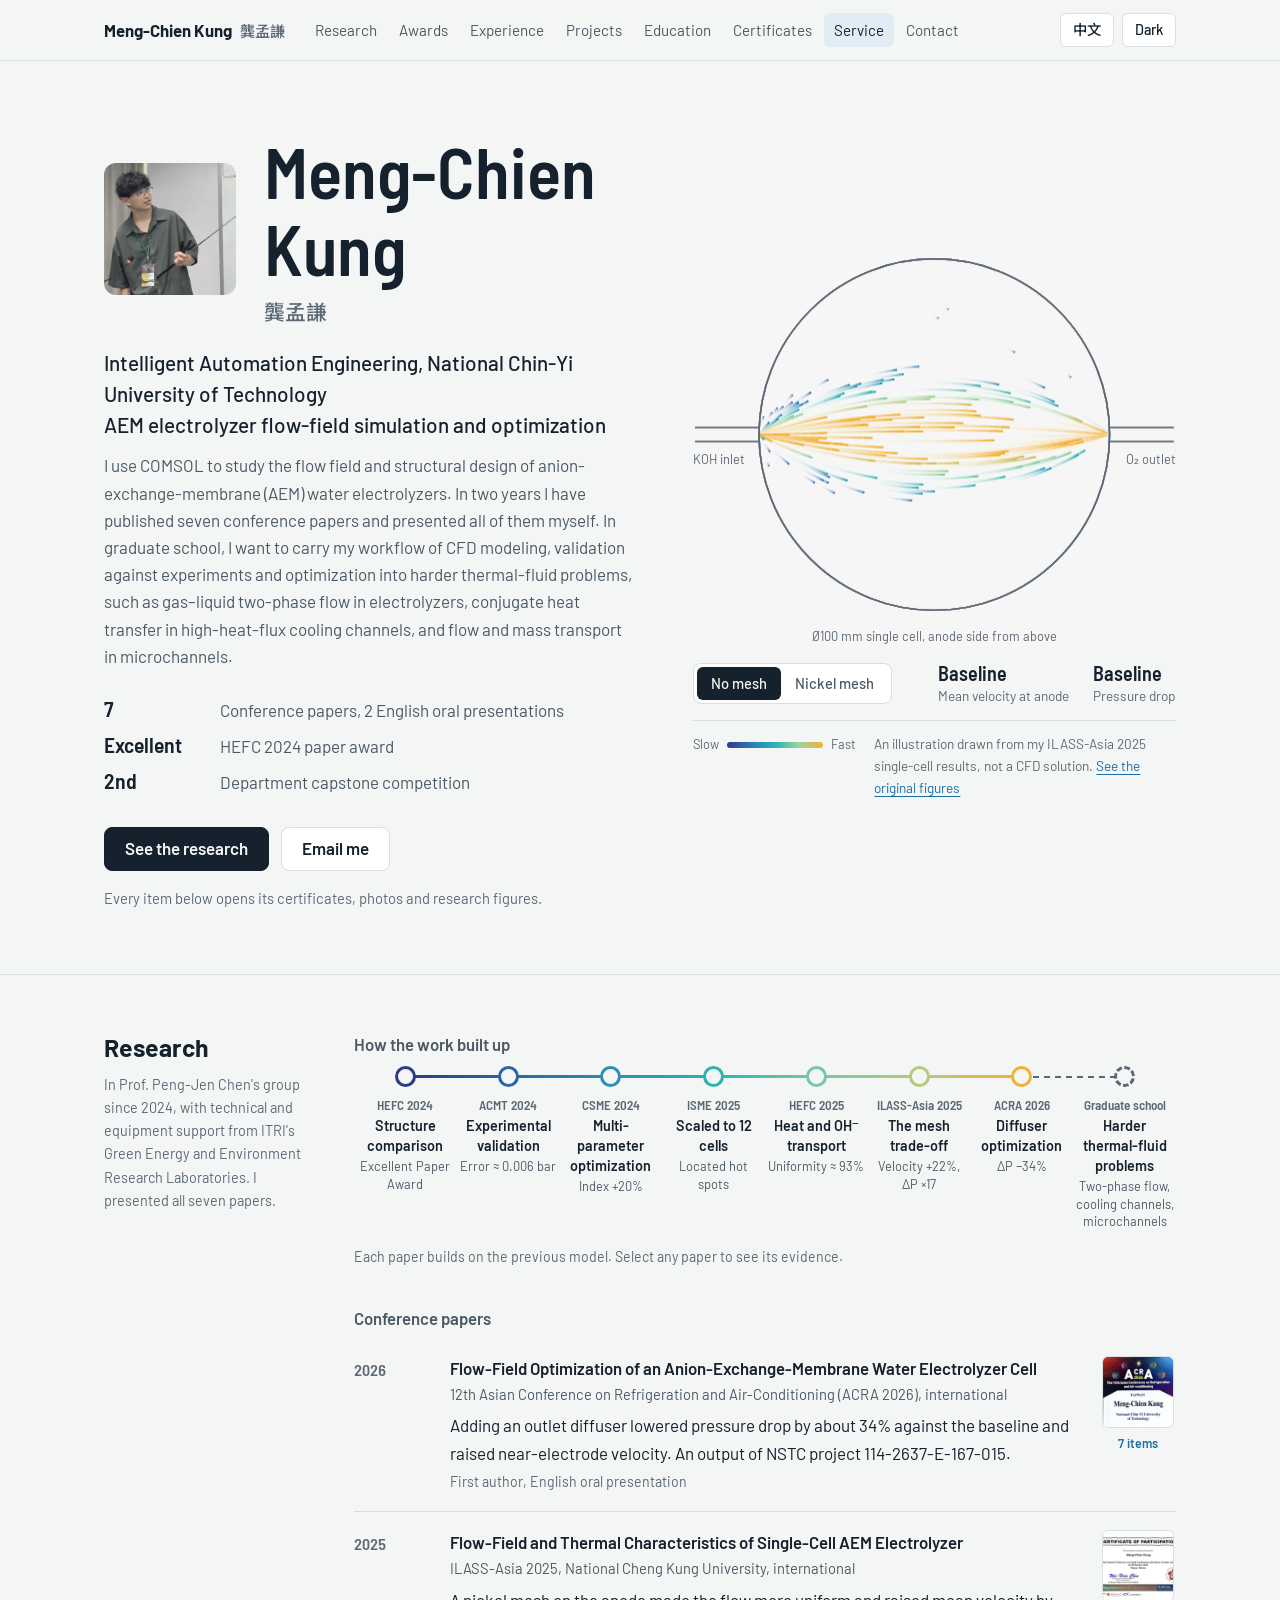
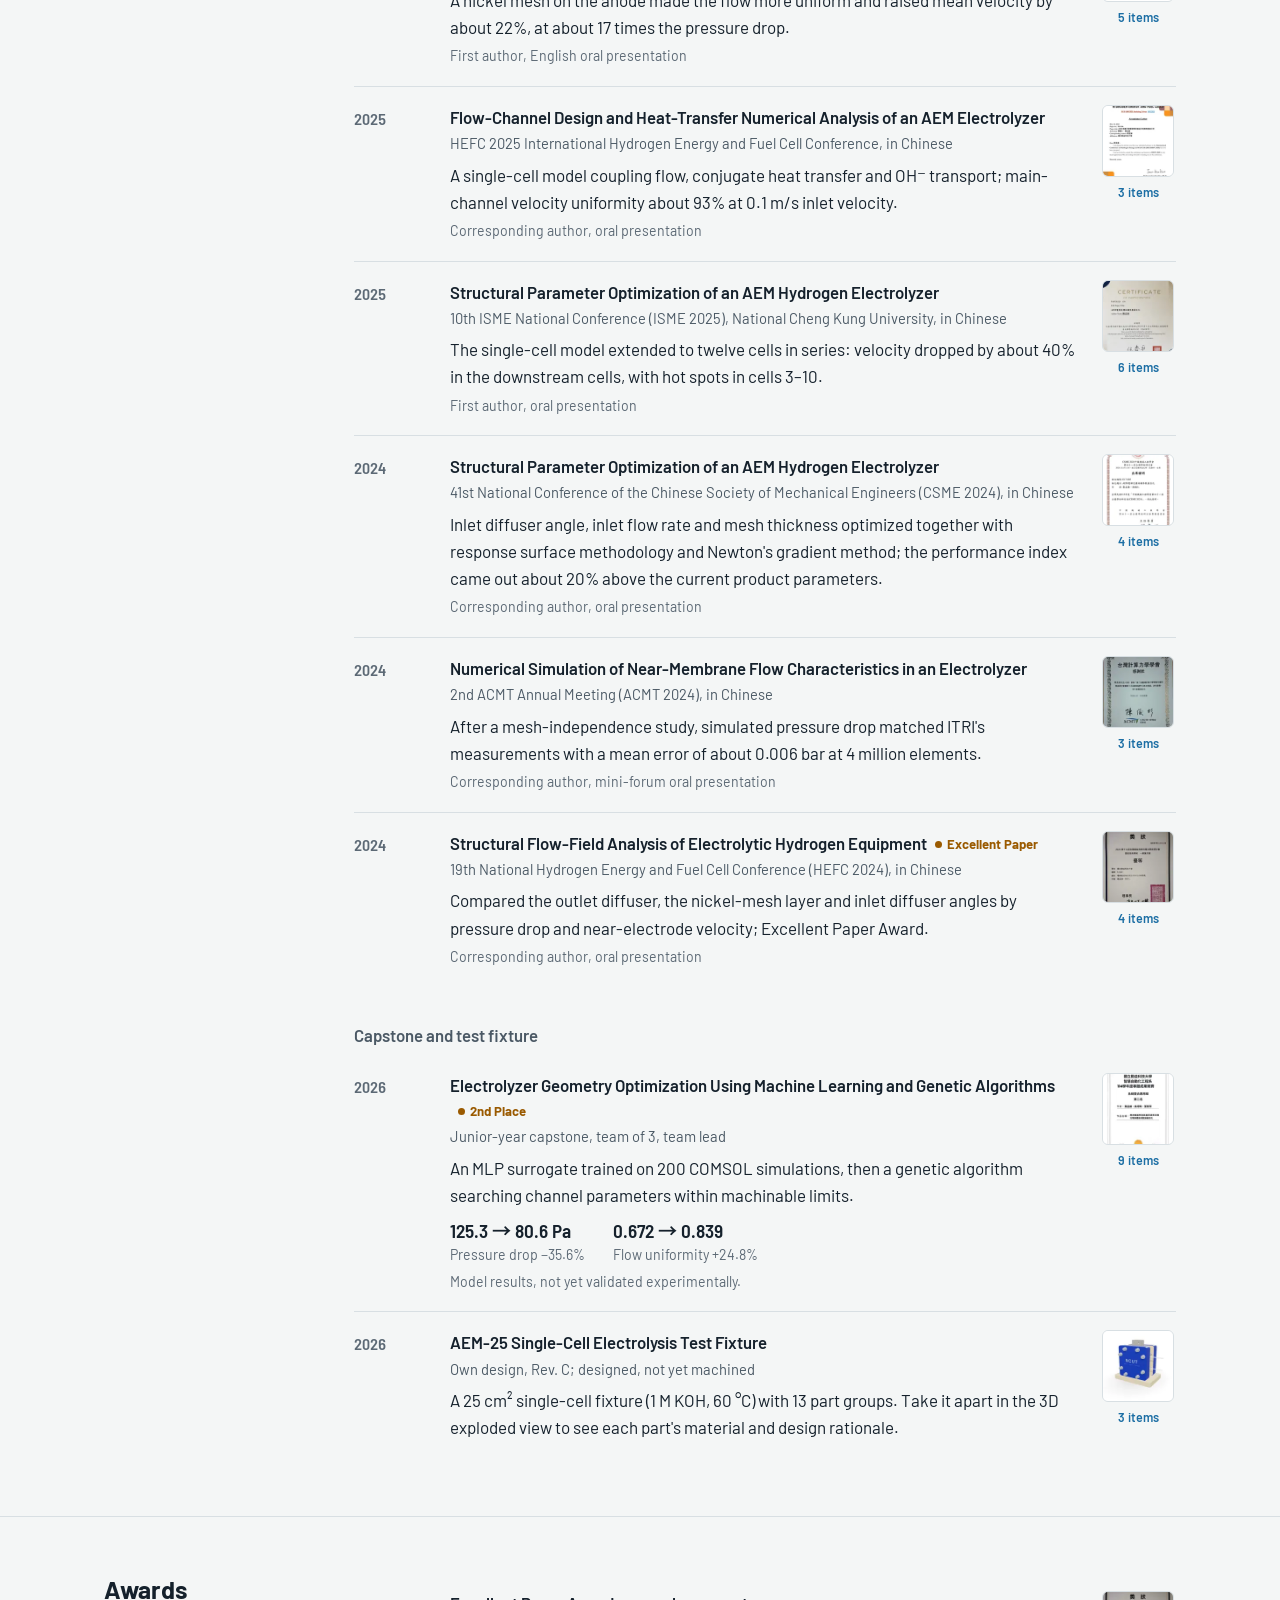
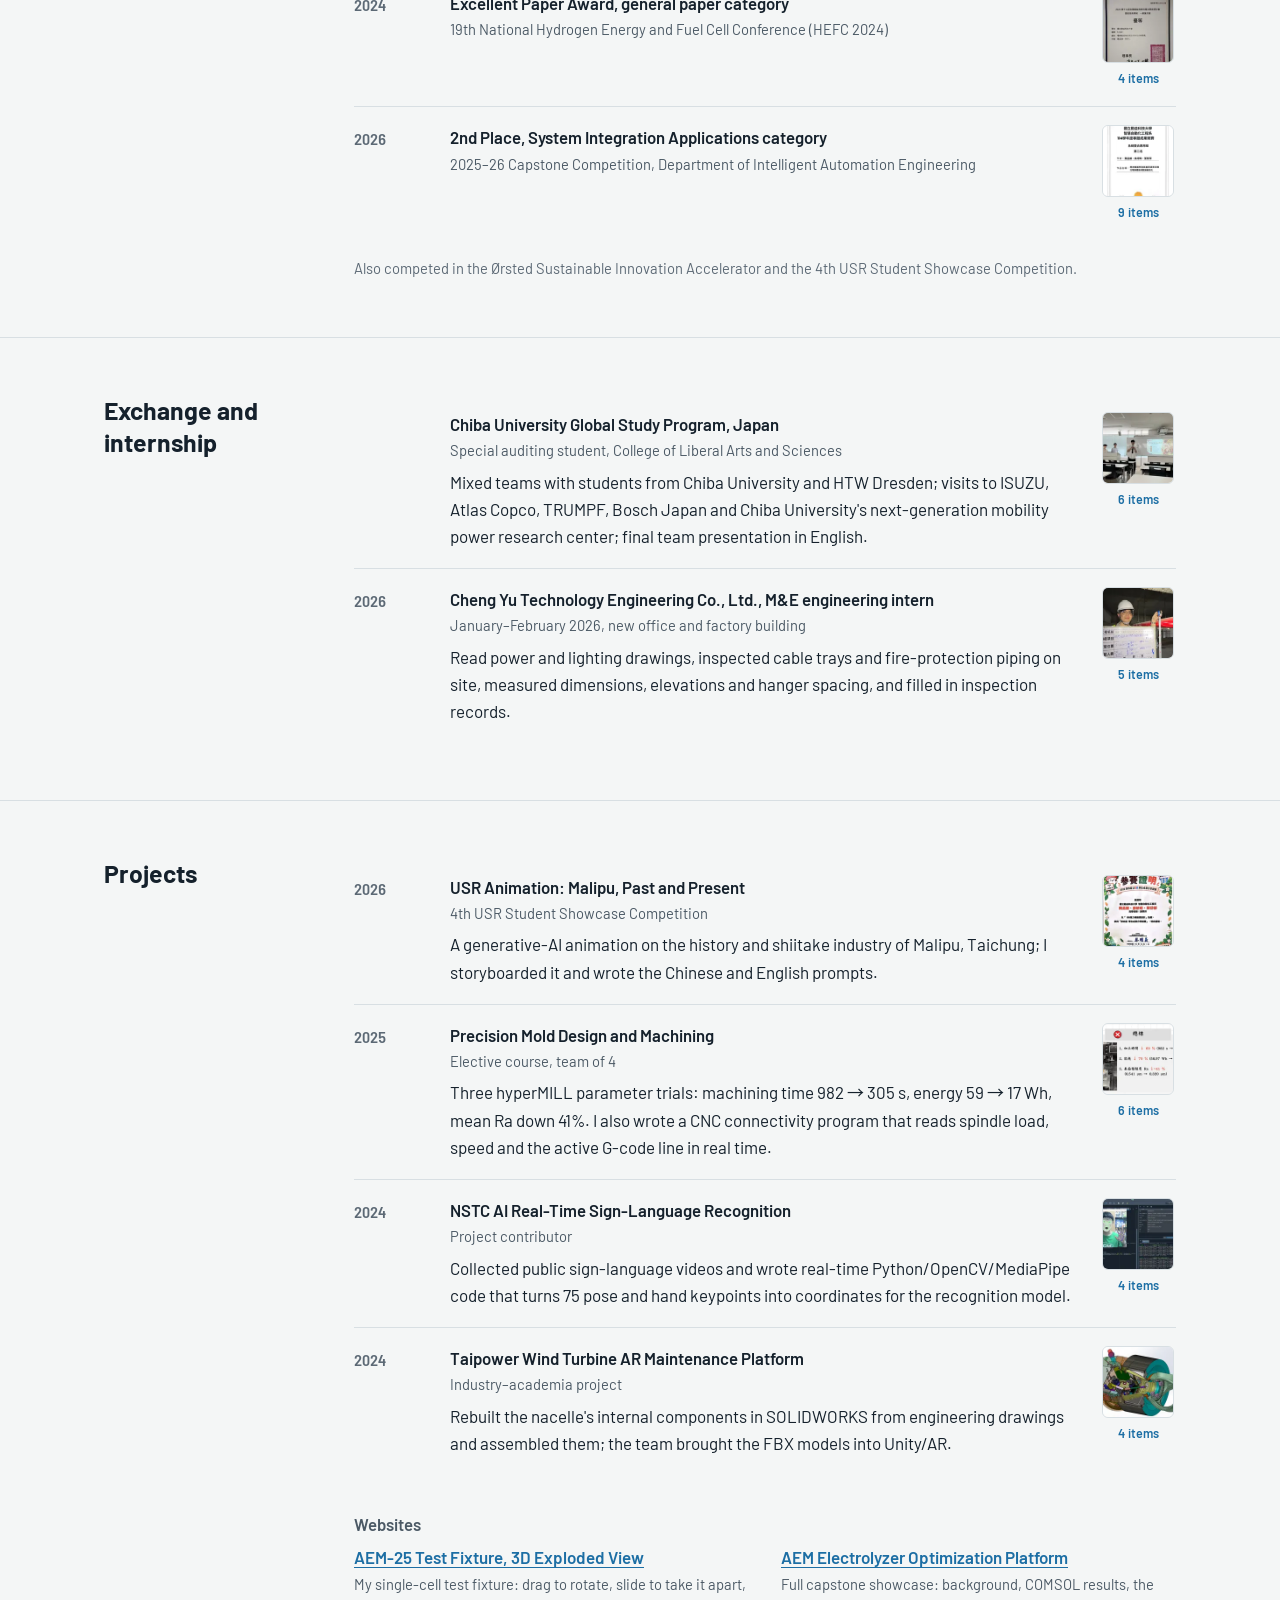
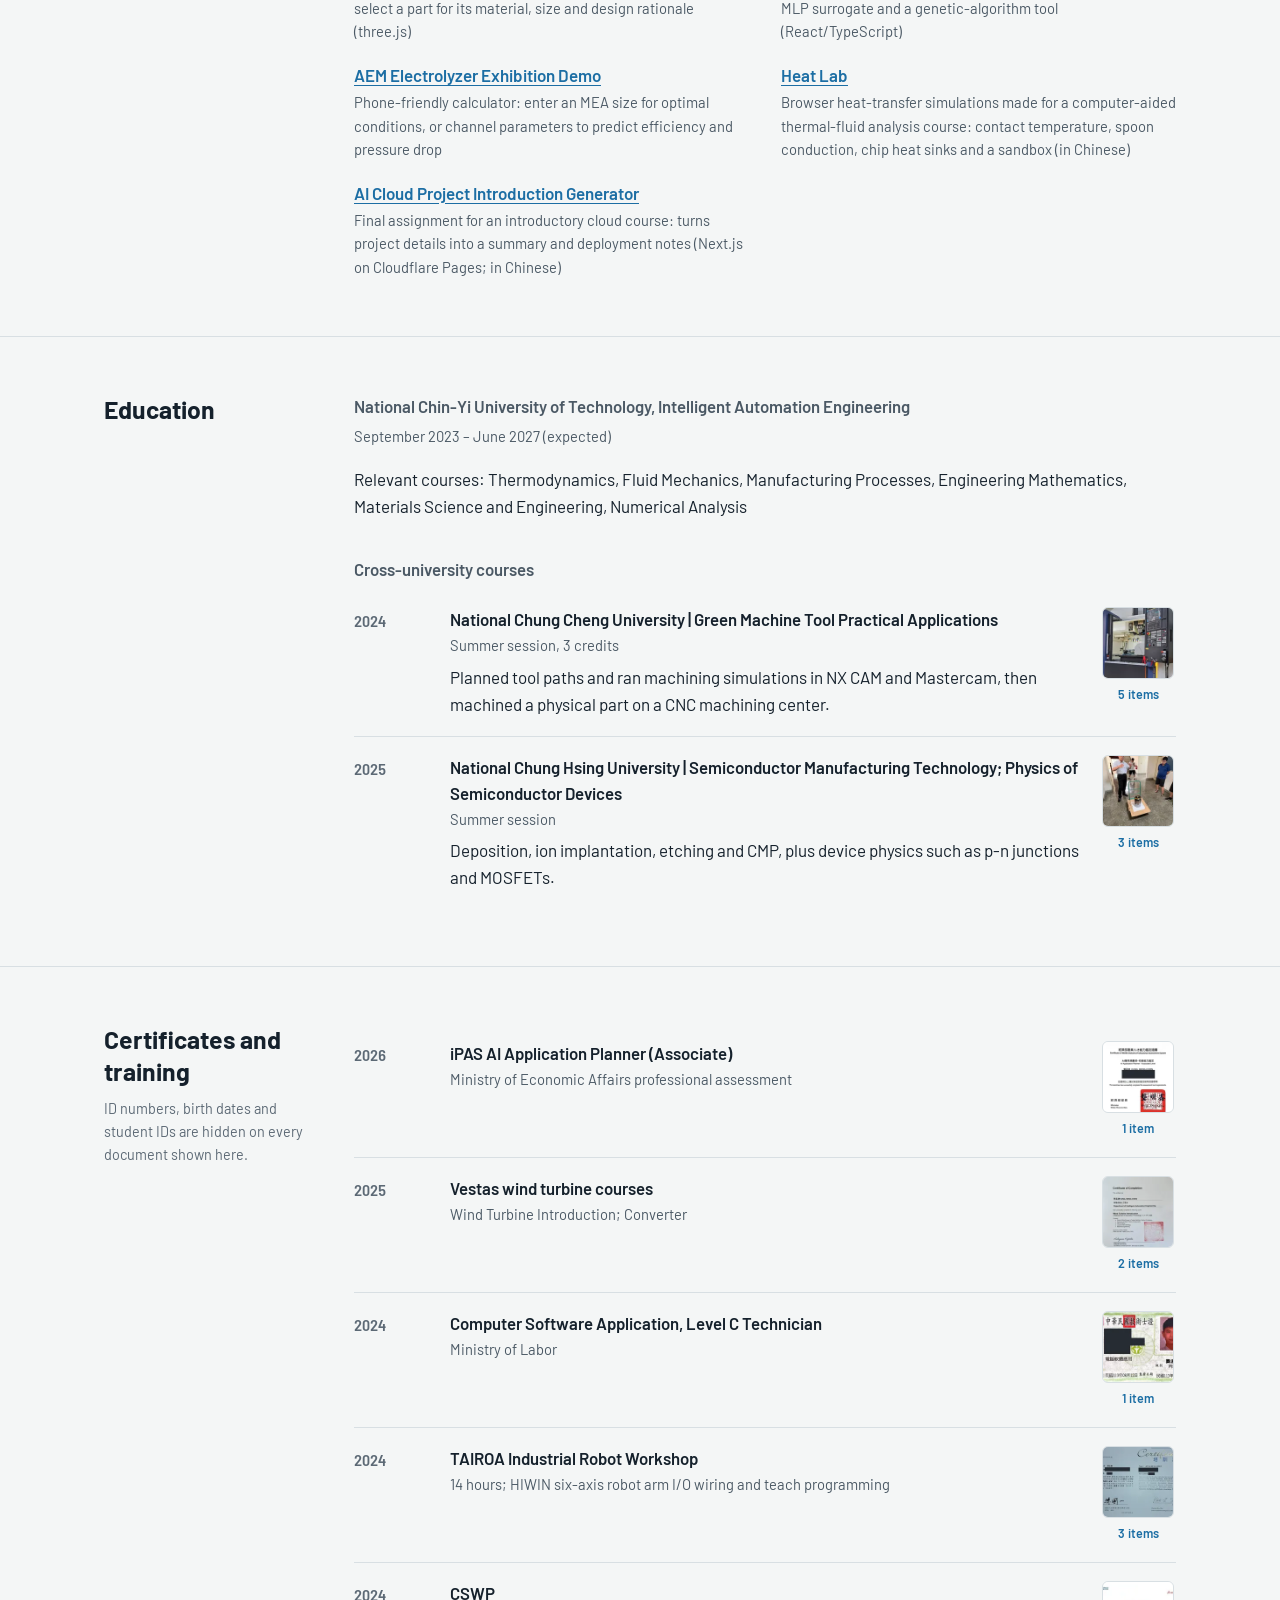
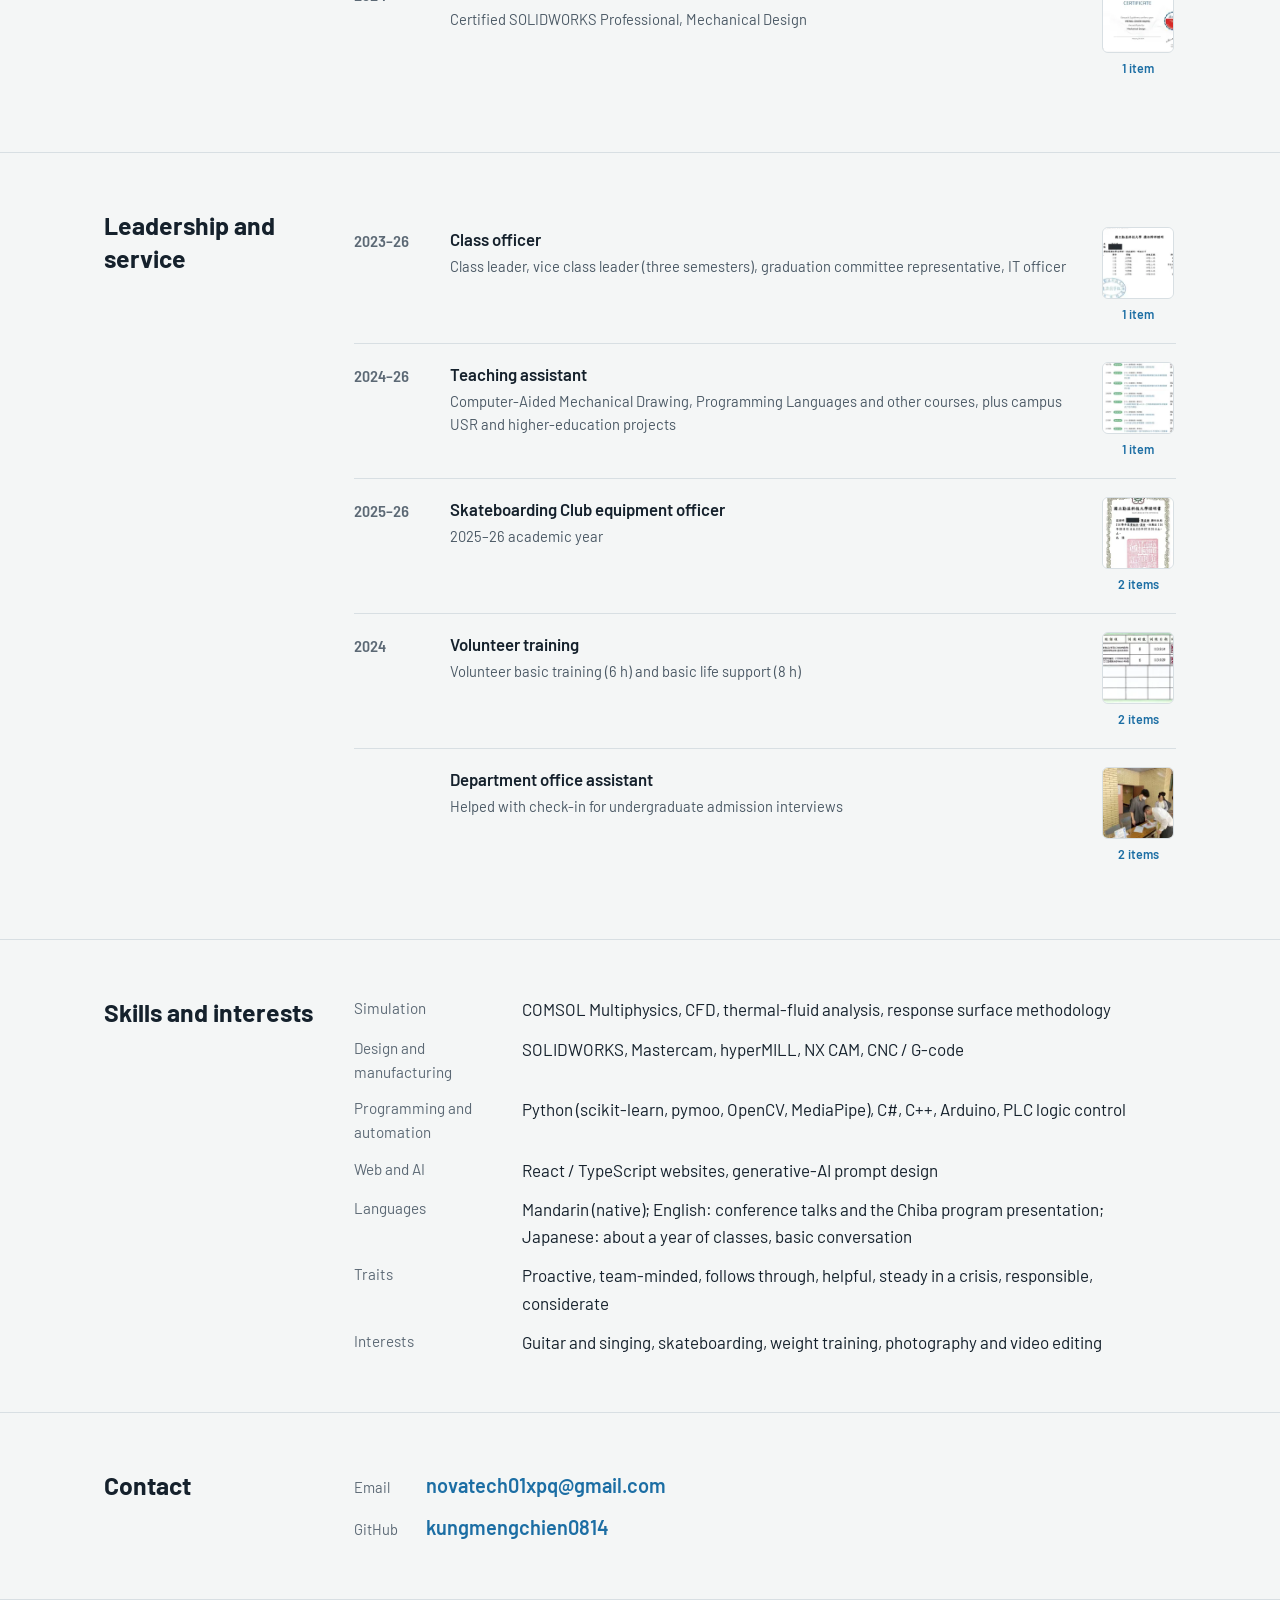
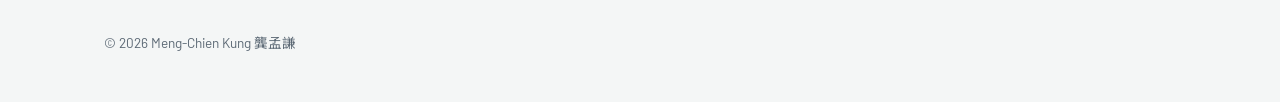
==== commit a3648c22: "Remove class rank, grades and the class-ranking award" ====
--- a/en/index.html
+++ b/en/index.html
@@ -13,7 +13,7 @@
     <link rel="preconnect" href="https://fonts.googleapis.com">
     <link rel="preconnect" href="https://fonts.gstatic.com" crossorigin>
     <link href="https://fonts.googleapis.com/css2?family=Barlow:wght@400;500;600;700&family=Barlow+Semi+Condensed:wght@500;600&family=Noto+Sans+TC:wght@400;700&display=swap" rel="stylesheet">
-    <link rel="stylesheet" href="../assets/site.css?v=20261030g">
+    <link rel="stylesheet" href="../assets/site.css?v=20261031a">
     <script>try { var t = localStorage.getItem("theme"); if (t === "dark" || t === "light") document.documentElement.dataset.theme = t; } catch (e) {}</script>
 </head>
 <body>
@@ -306,7 +306,7 @@
                 <div>
                     <h3 class="subhead">National Chin-Yi University of Technology, Intelligent Automation Engineering</h3>
                     <p class="meta">September 2023 – June 2027 (expected)</p>
-                    <p>Key courses: Thermodynamics, Fluid Mechanics, Manufacturing Processes, Engineering Mathematics, Materials Science and Engineering, Numerical Analysis</p>
+                    <p>Relevant courses: Thermodynamics, Fluid Mechanics, Manufacturing Processes, Engineering Mathematics, Materials Science and Engineering, Numerical Analysis</p>
 
                     <h3 class="subhead">Cross-university courses</h3>
                     <ul class="rows">
@@ -425,7 +425,7 @@
         <div class="wrap">© 2026 Meng-Chien Kung 龔孟謙</div>
     </footer>
 
-    <script src="../assets/evidence.js?v=20261030g"></script>
-    <script src="../assets/site.js?v=20261030g"></script>
+    <script src="../assets/evidence.js?v=20261031a"></script>
+    <script src="../assets/site.js?v=20261031a"></script>
 </body>
 </html>
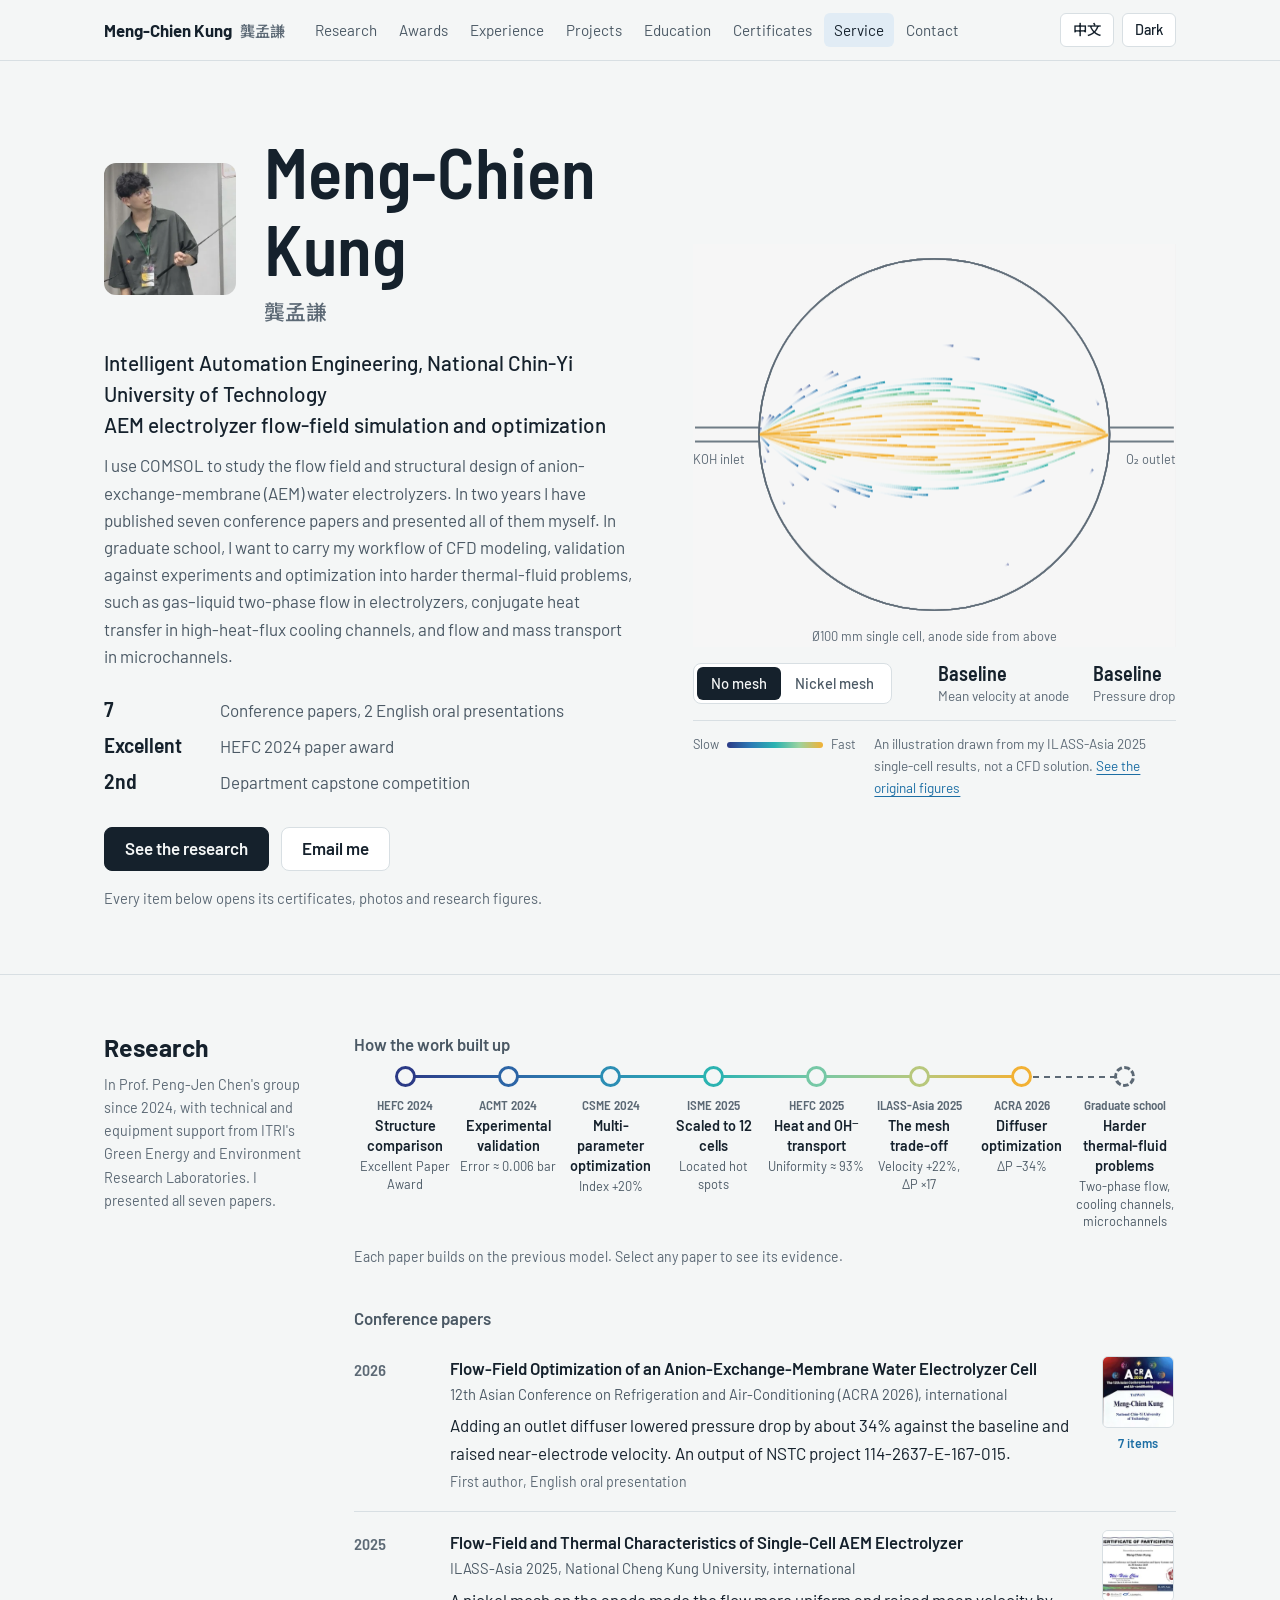
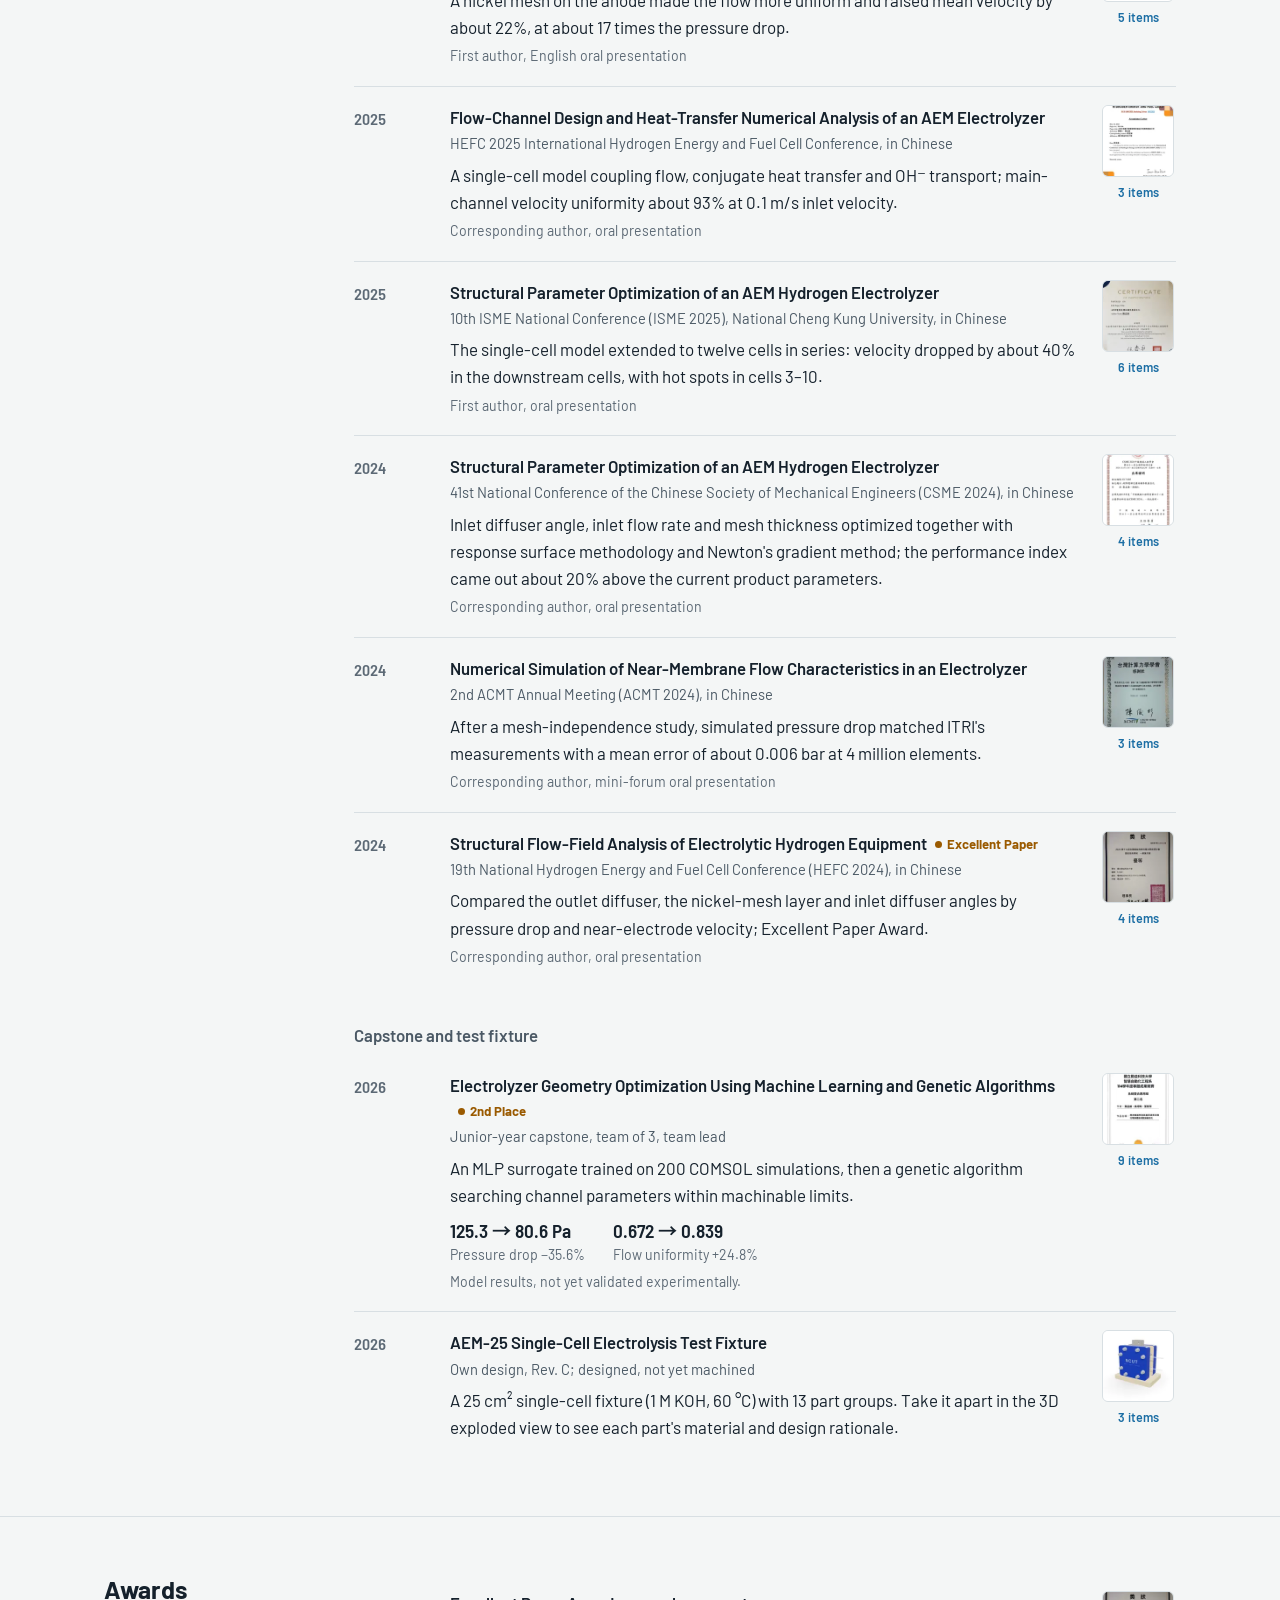
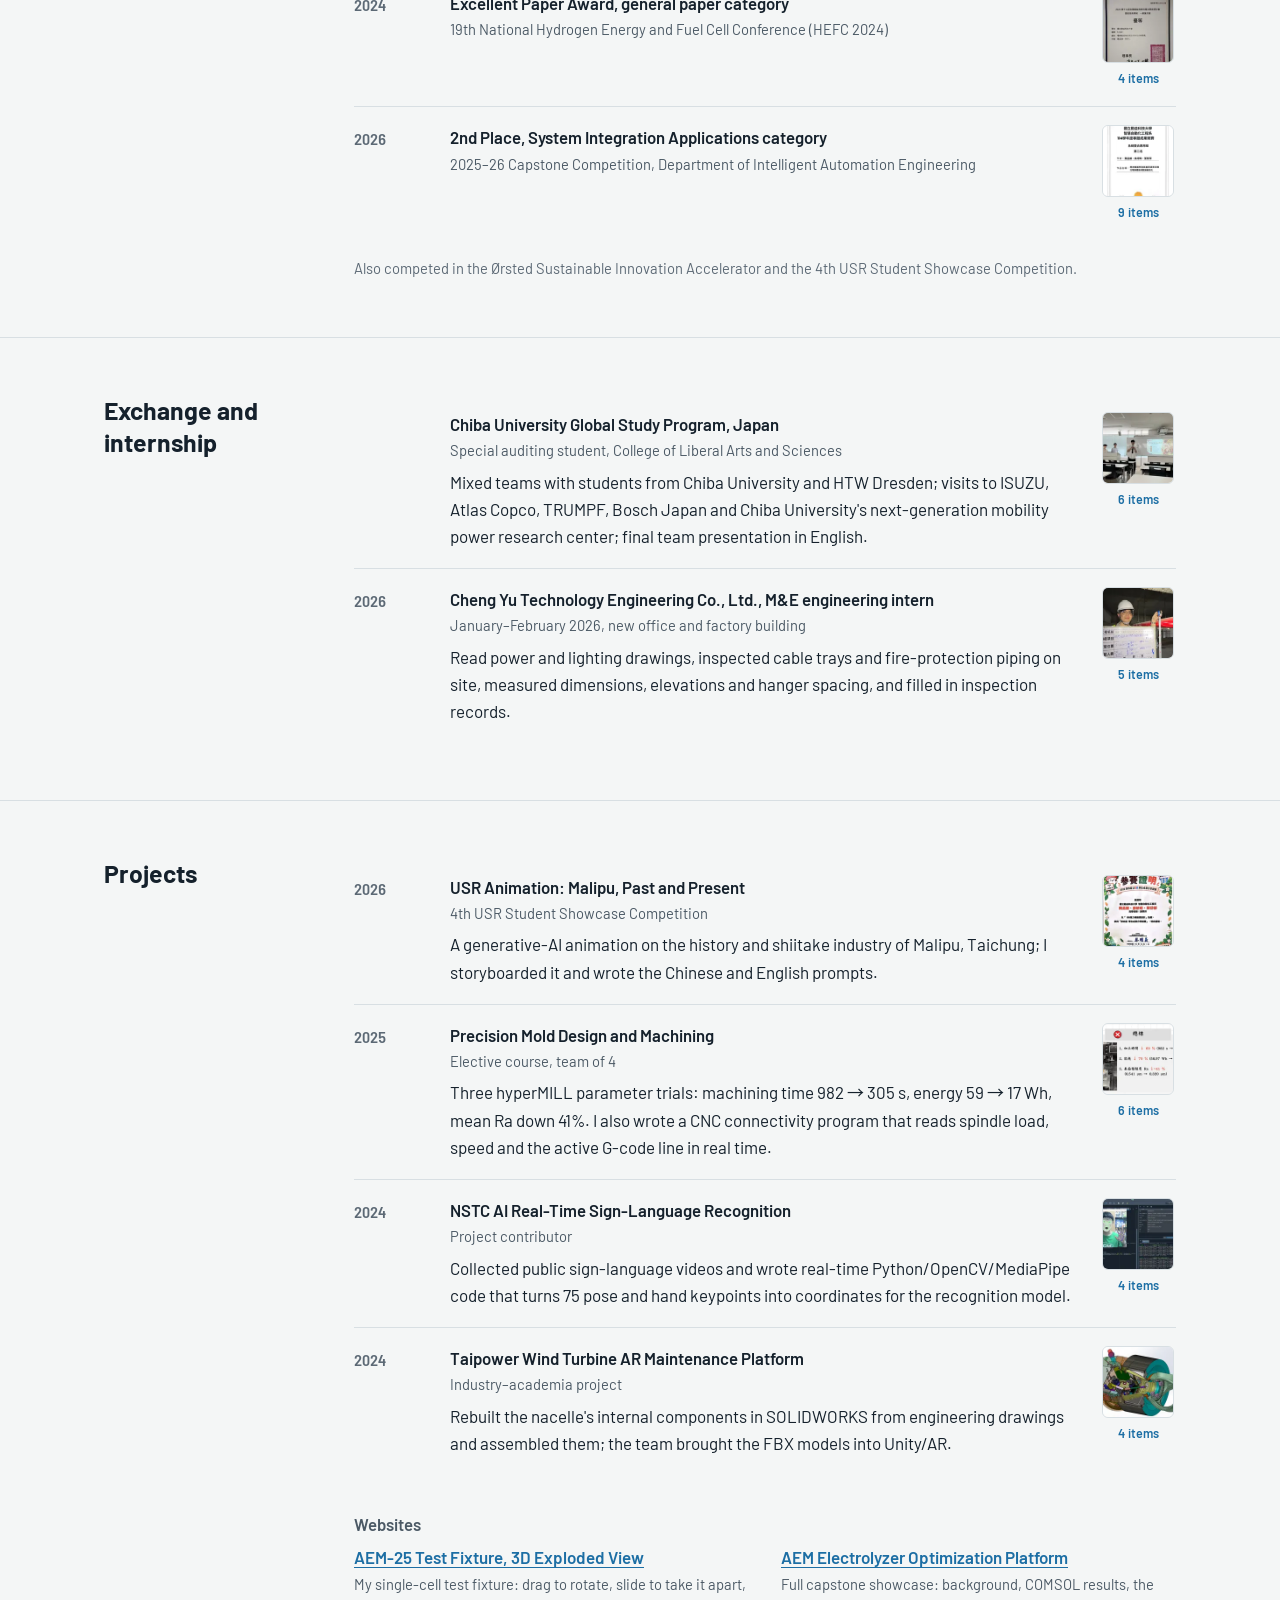
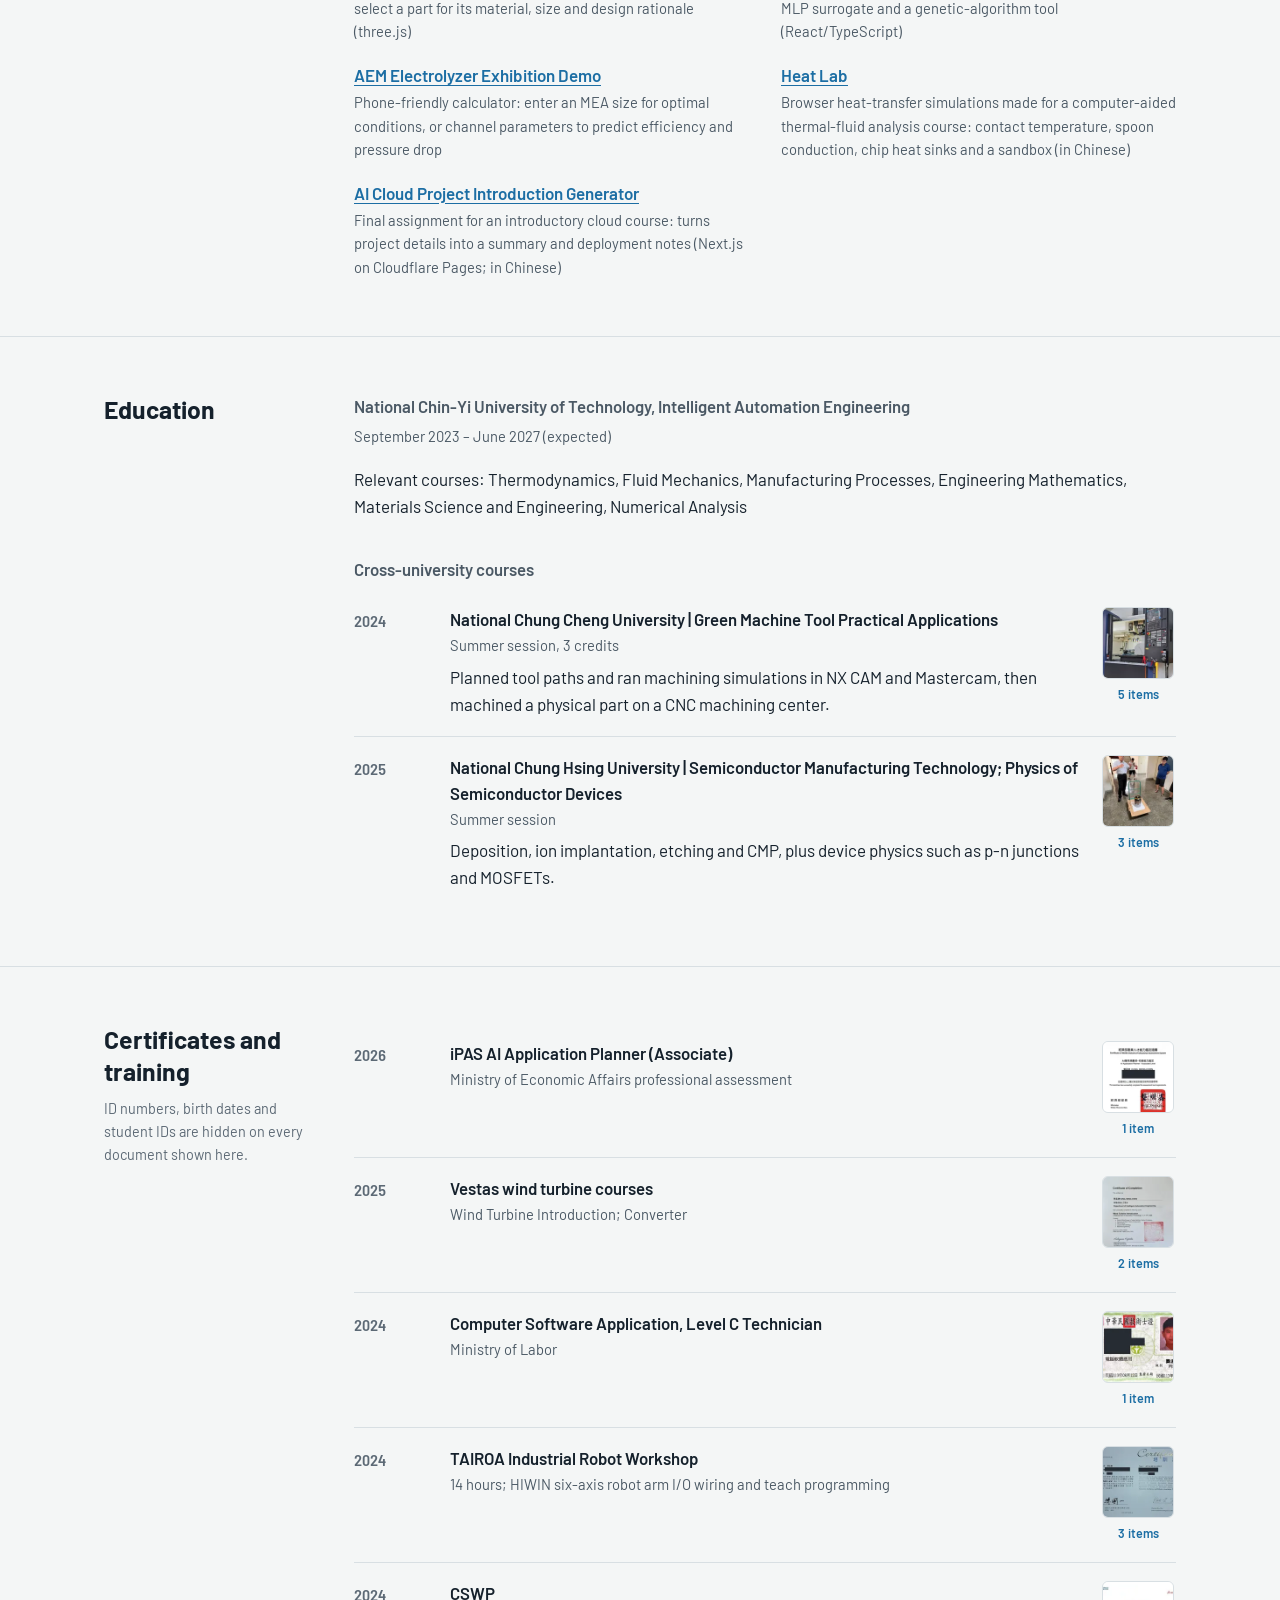
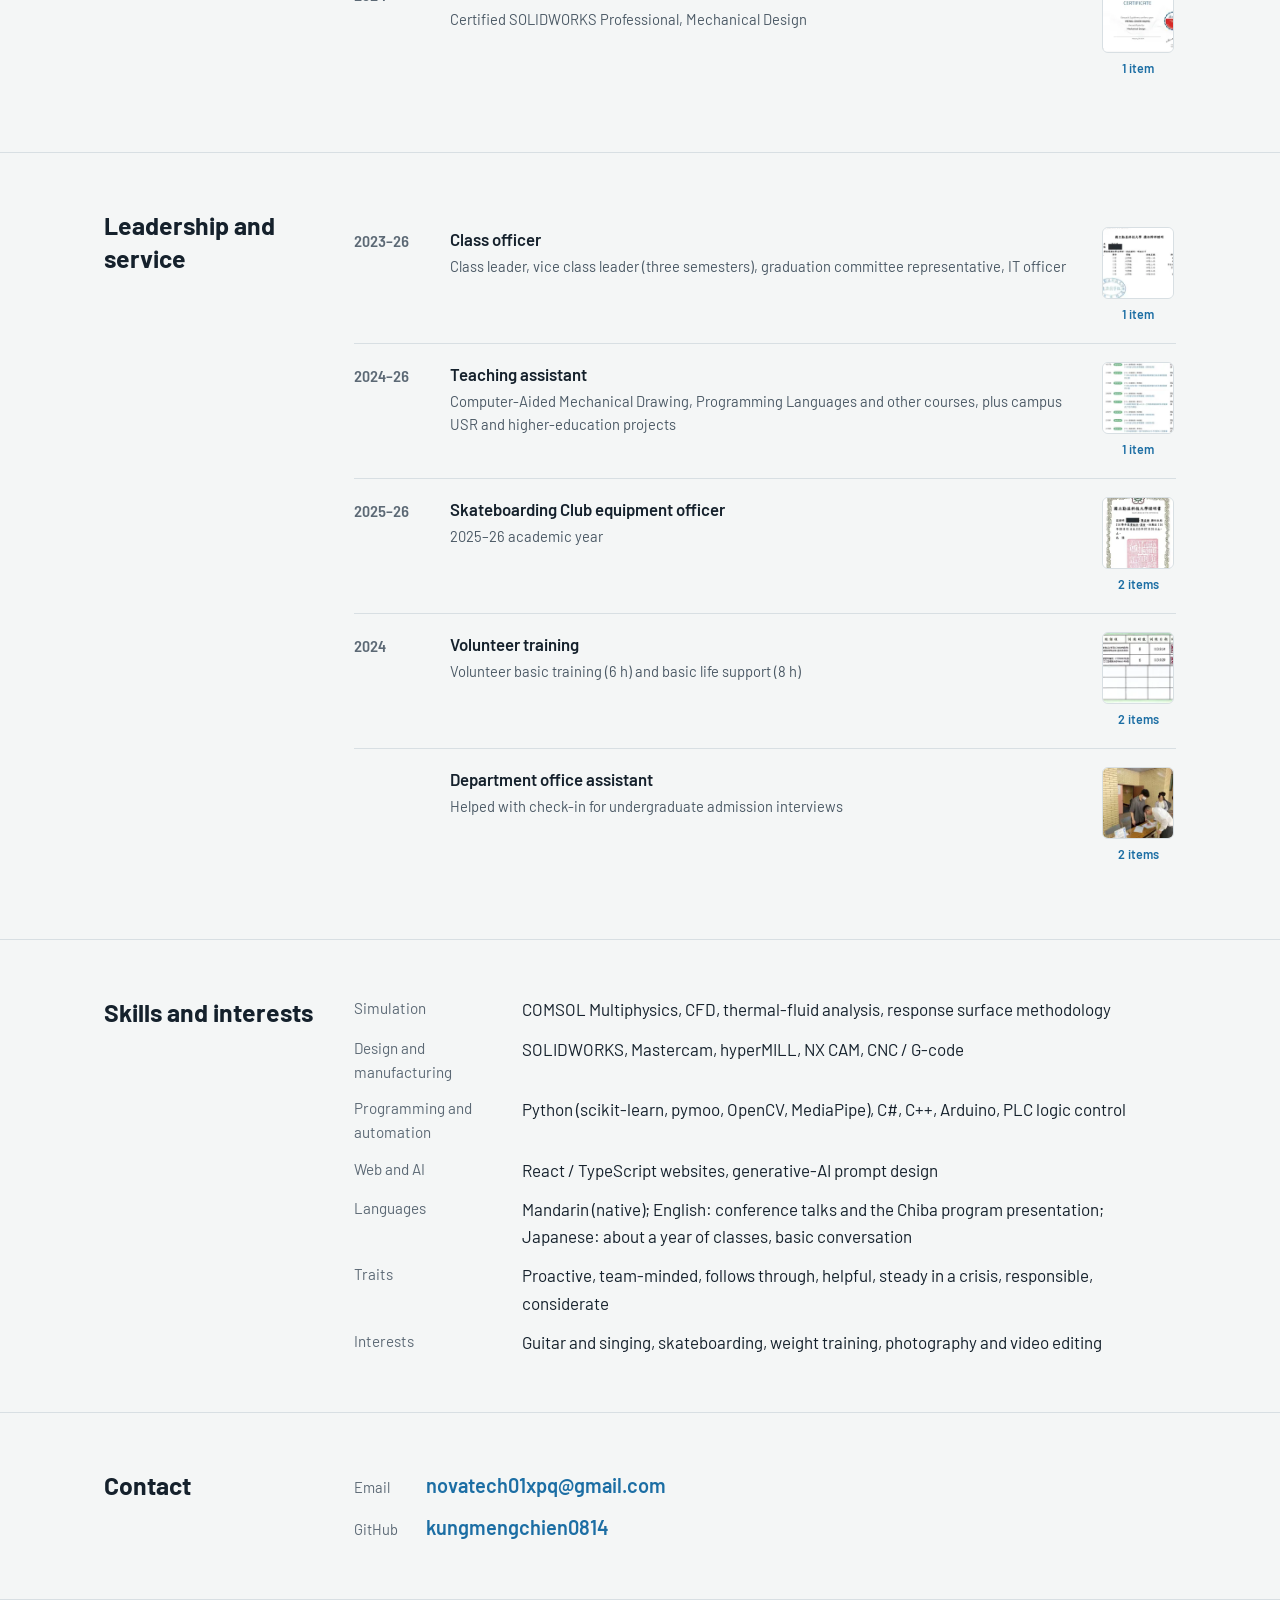
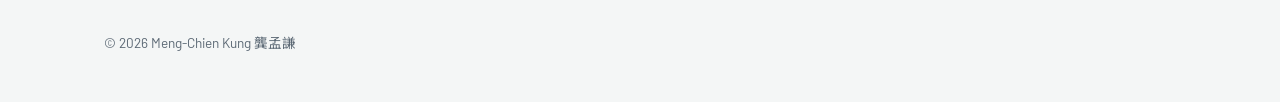
==== commit a3807e6f: "Remove the Chiba University program dates" ====
--- a/en/index.html
+++ b/en/index.html
@@ -13,7 +13,7 @@
     <link rel="preconnect" href="https://fonts.googleapis.com">
     <link rel="preconnect" href="https://fonts.gstatic.com" crossorigin>
     <link href="https://fonts.googleapis.com/css2?family=Barlow:wght@400;500;600;700&family=Barlow+Semi+Condensed:wght@500;600&family=Noto+Sans+TC:wght@400;700&display=swap" rel="stylesheet">
-    <link rel="stylesheet" href="../assets/site.css?v=20261031a">
+    <link rel="stylesheet" href="../assets/site.css?v=20261101a">
     <script>try { var t = localStorage.getItem("theme"); if (t === "dark" || t === "light") document.documentElement.dataset.theme = t; } catch (e) {}</script>
 </head>
 <body>
@@ -425,7 +425,7 @@
         <div class="wrap">© 2026 Meng-Chien Kung 龔孟謙</div>
     </footer>
 
-    <script src="../assets/evidence.js?v=20261031a"></script>
-    <script src="../assets/site.js?v=20261031a"></script>
+    <script src="../assets/evidence.js?v=20261101a"></script>
+    <script src="../assets/site.js?v=20261101a"></script>
 </body>
 </html>
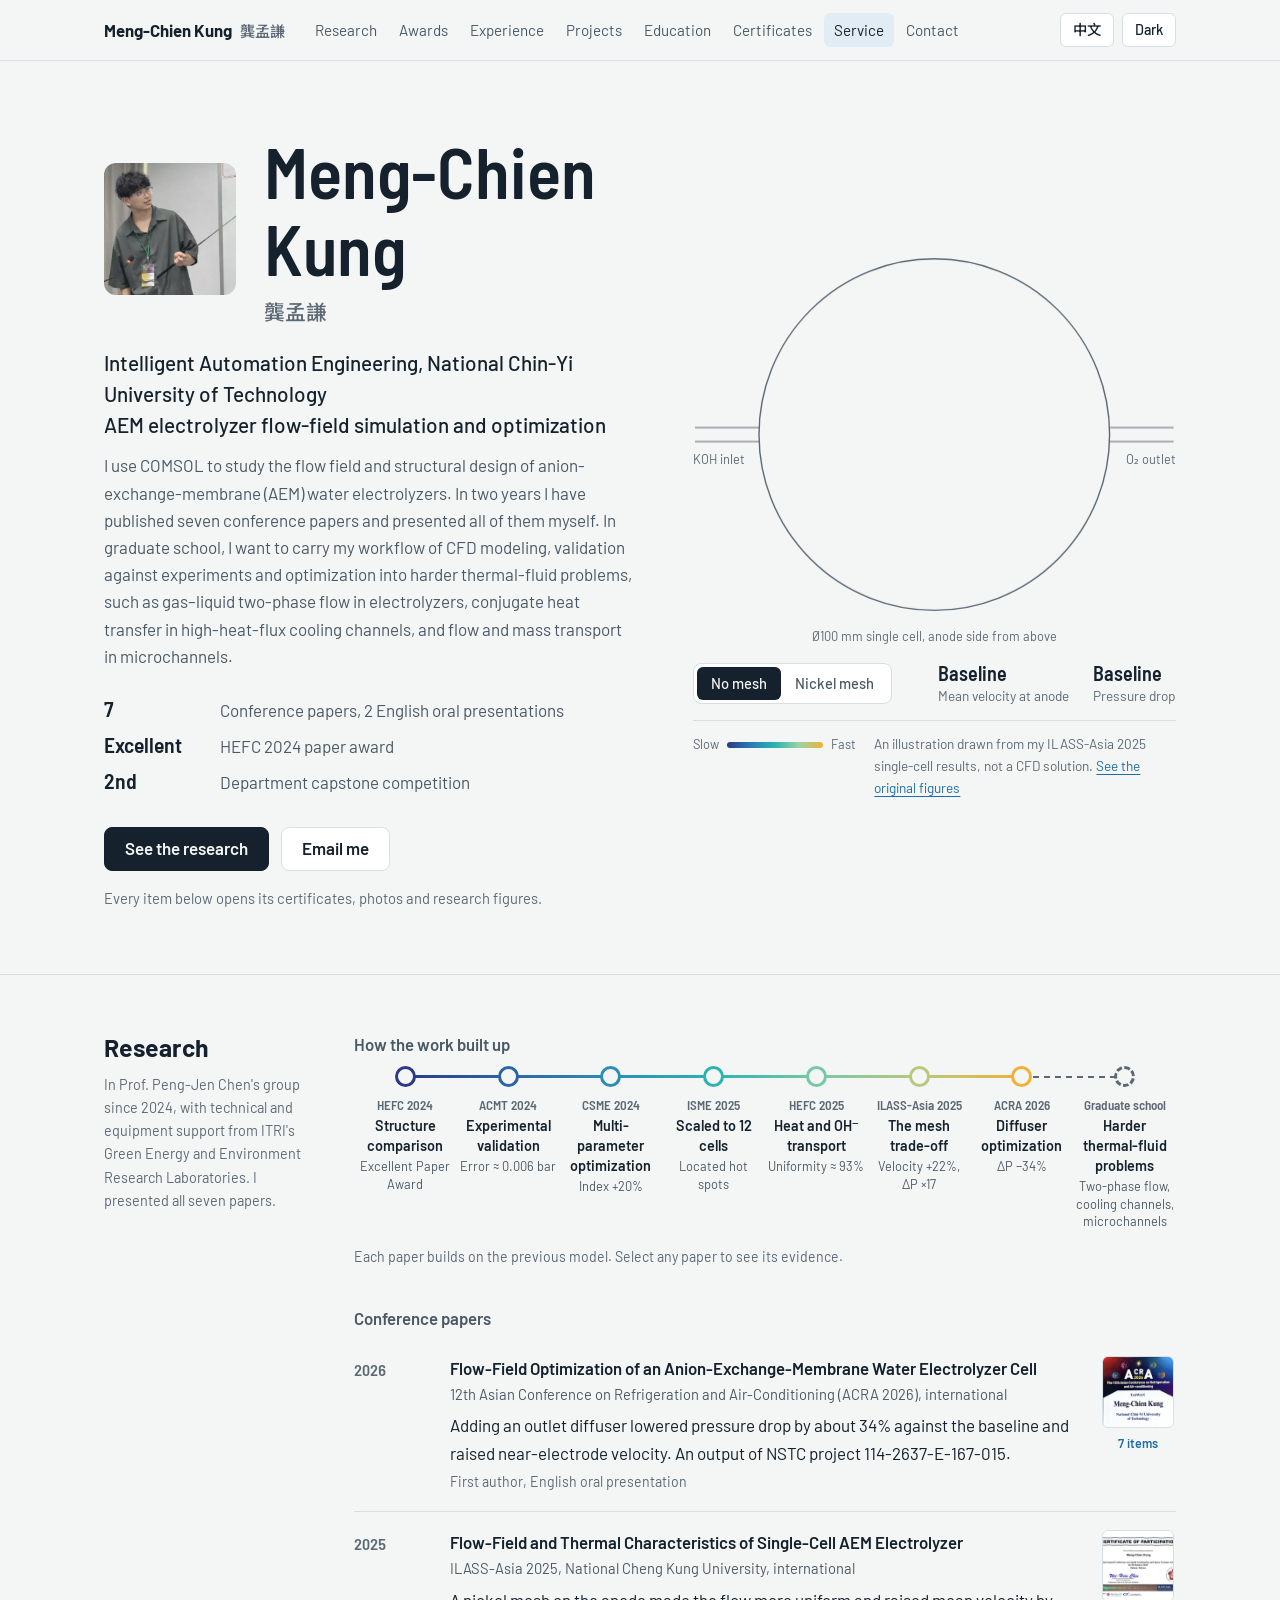
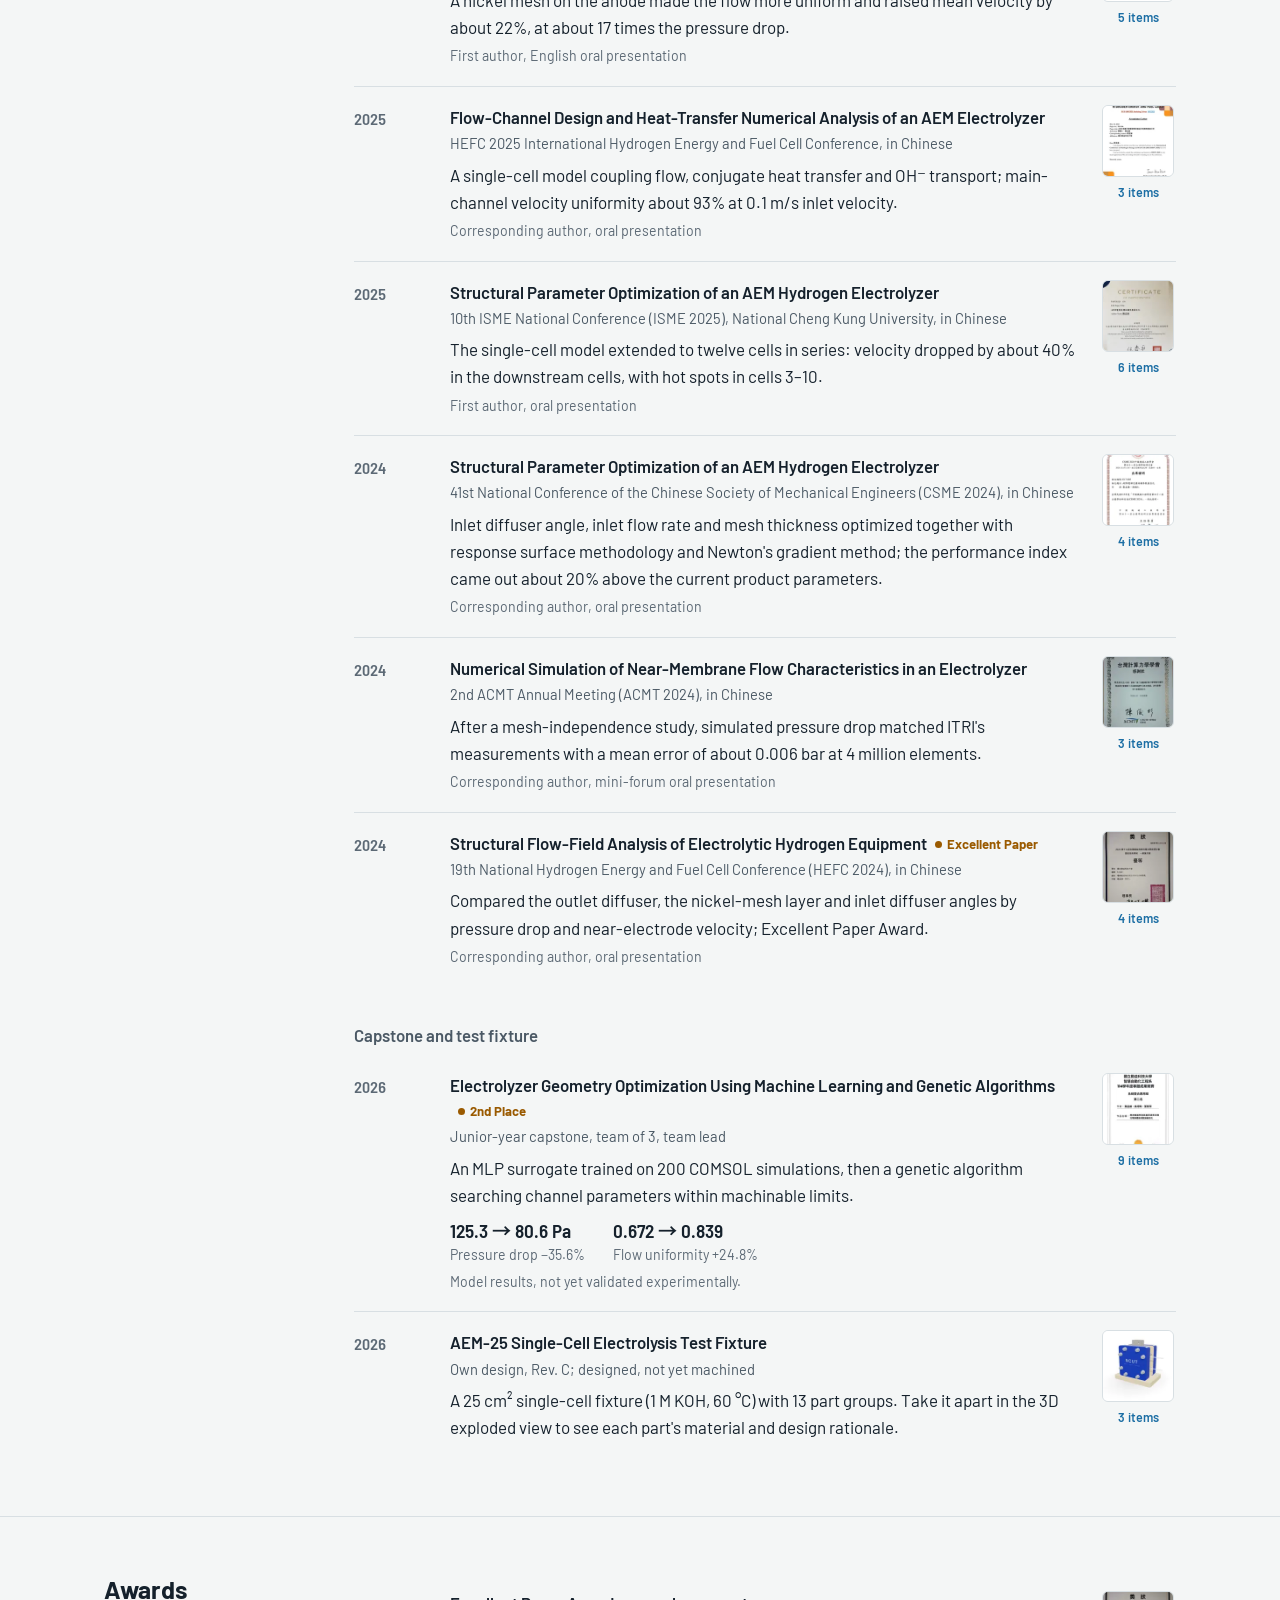
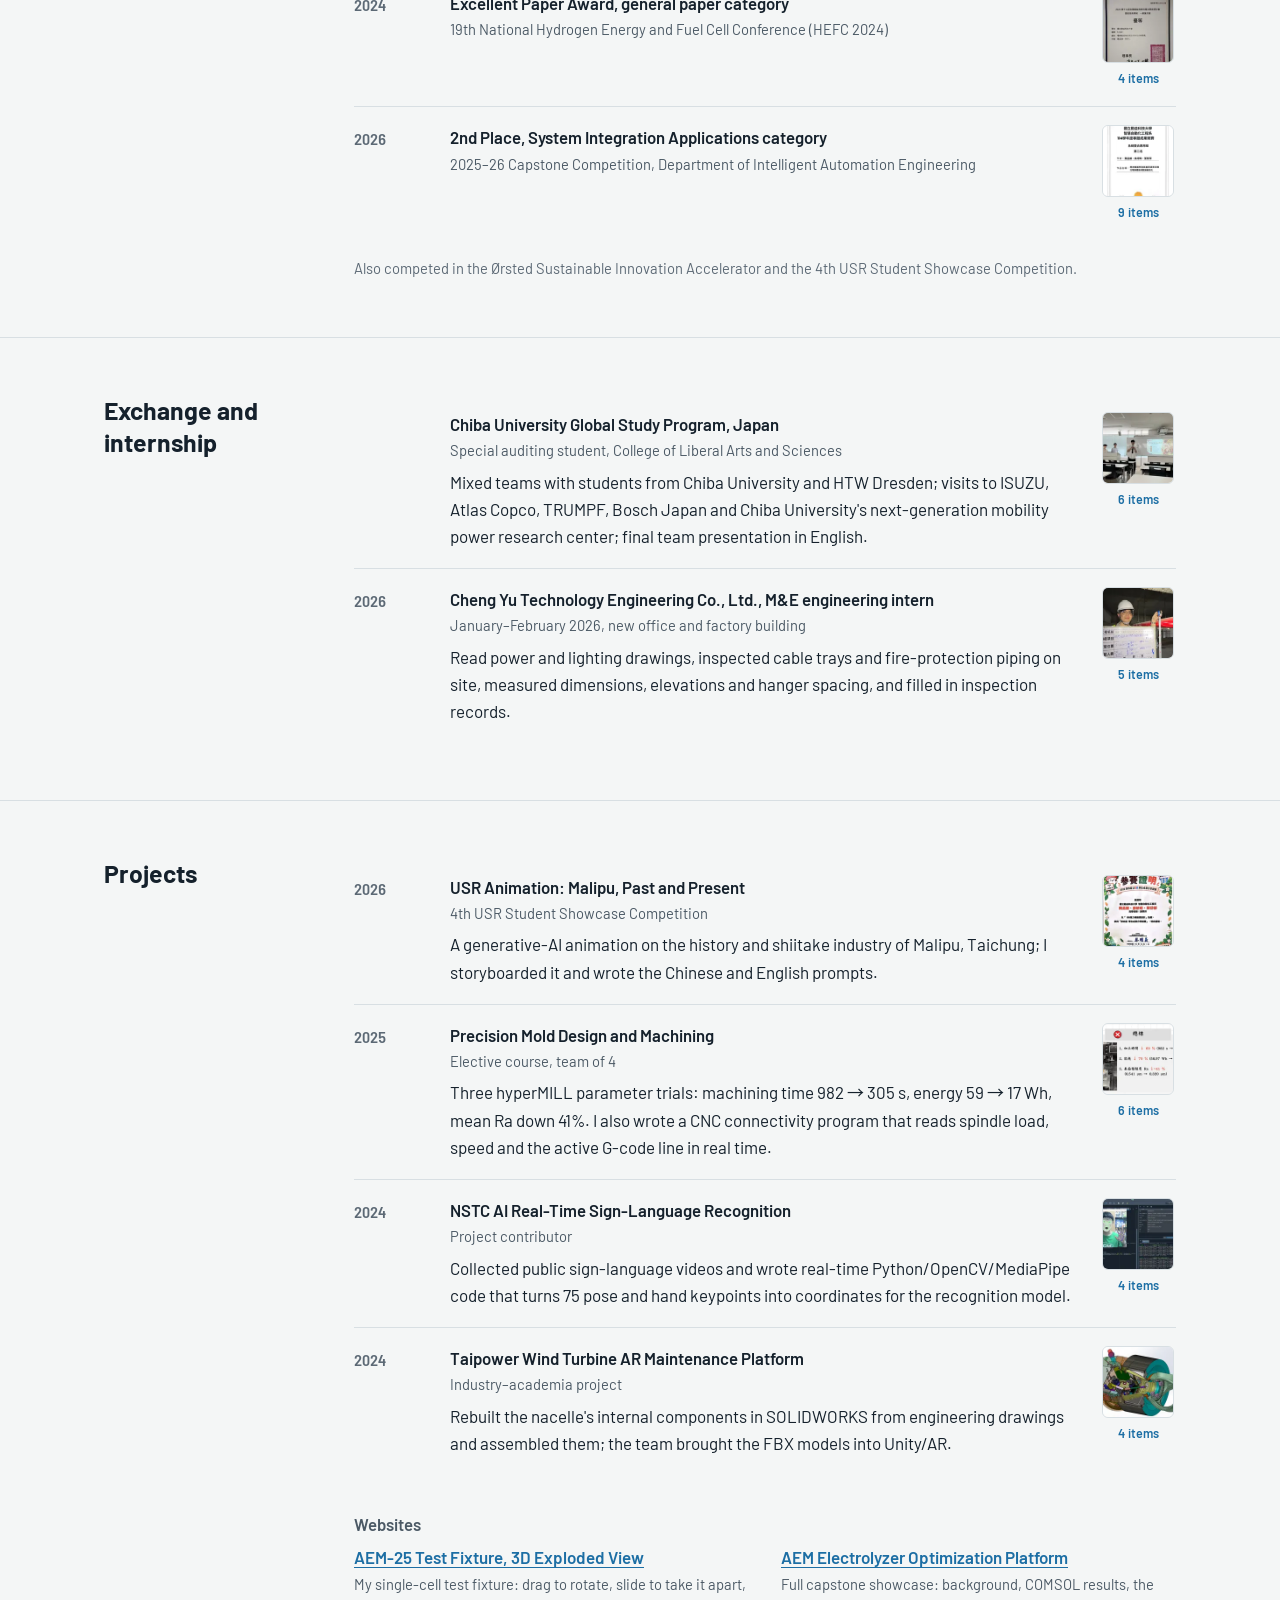
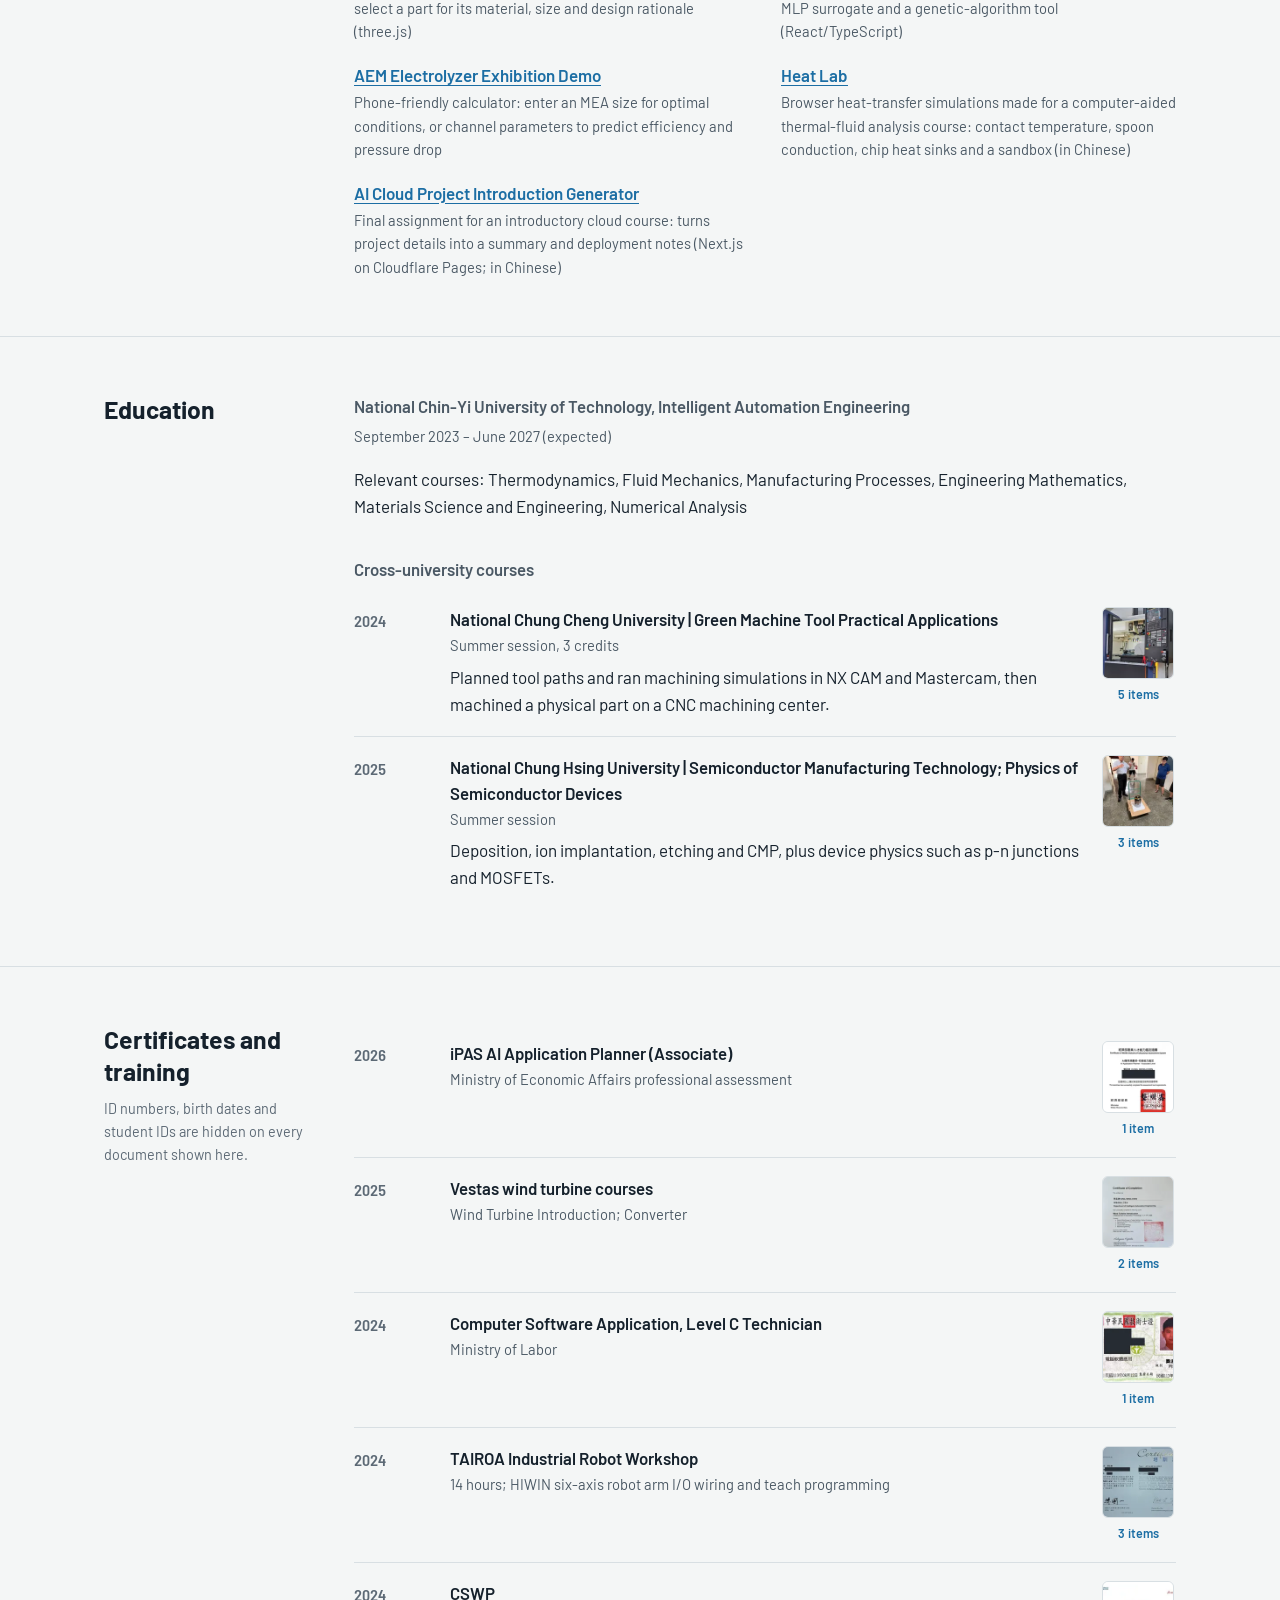
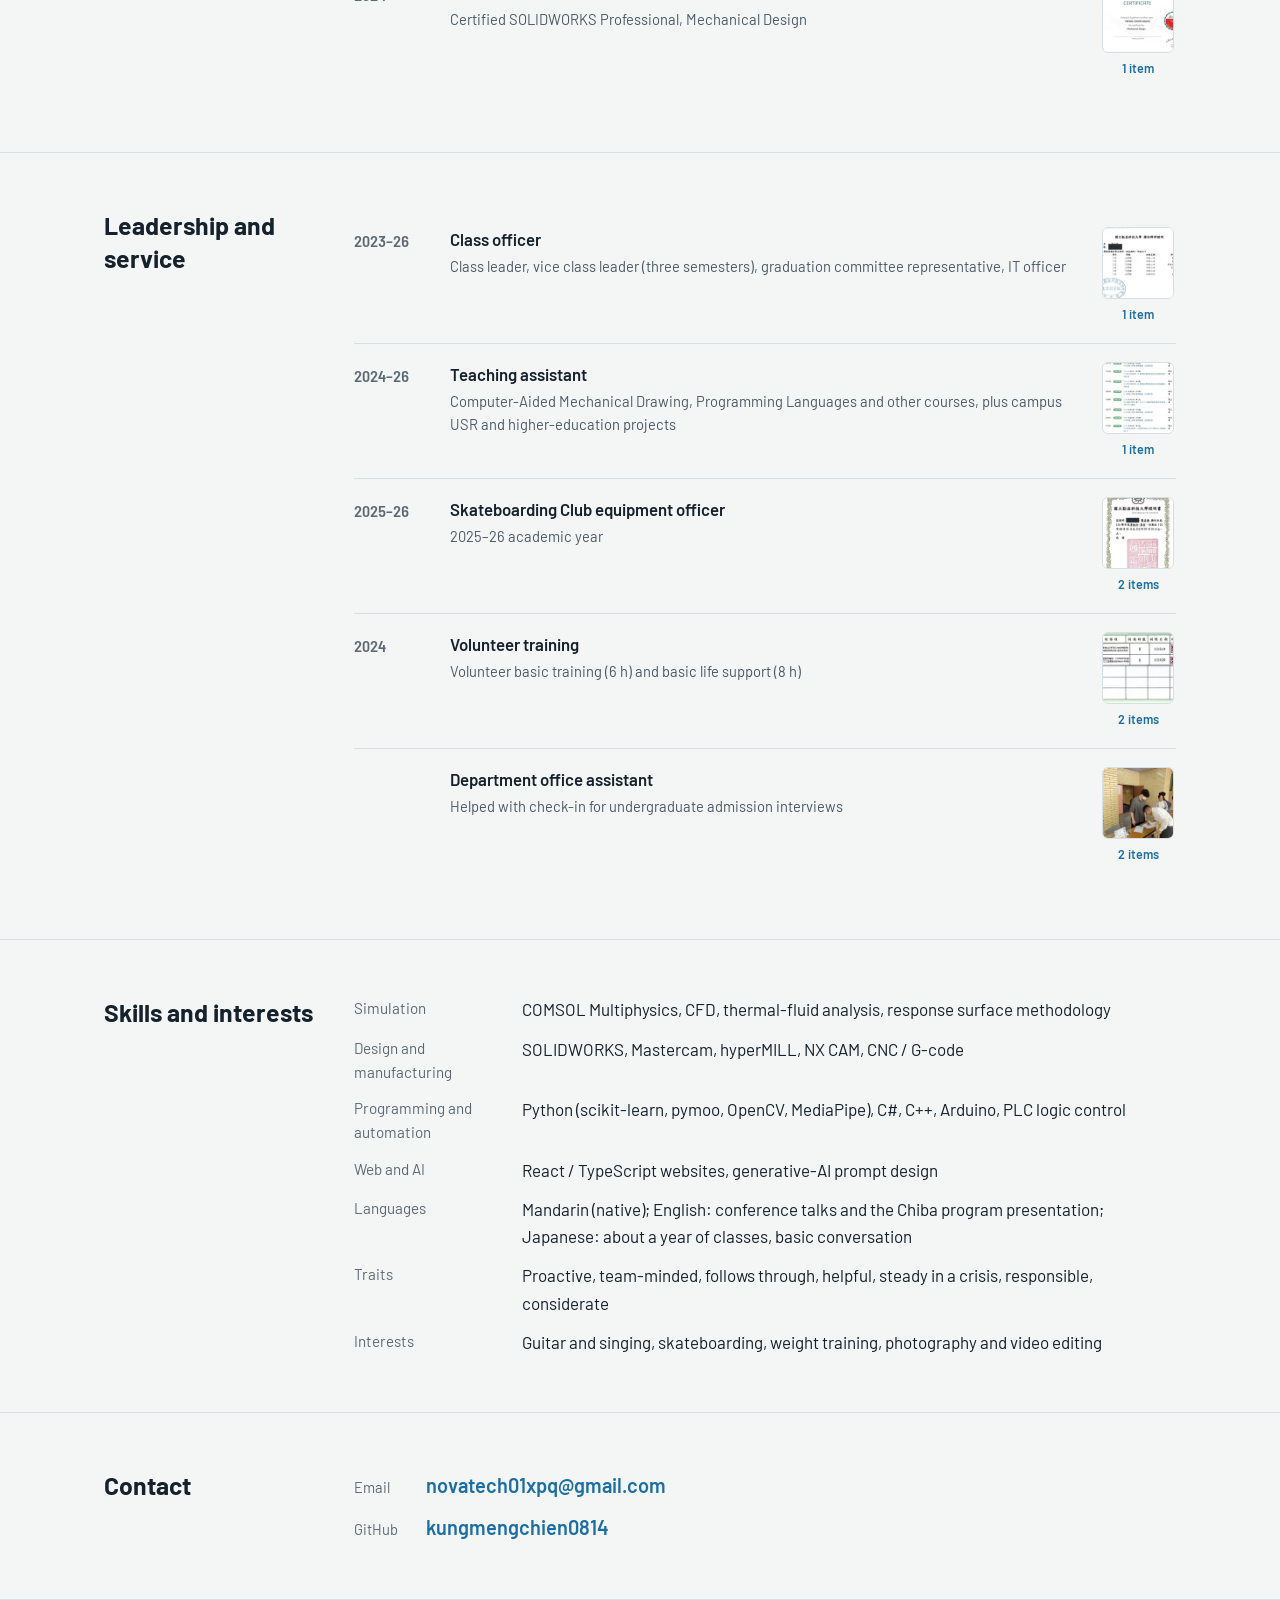
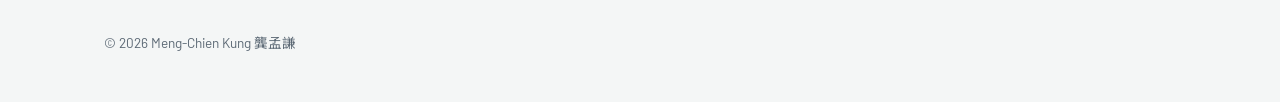
==== commit 1446ae14: "Show the full applicant name on the TA appointment record" ====
--- a/en/index.html
+++ b/en/index.html
@@ -13,7 +13,7 @@
     <link rel="preconnect" href="https://fonts.googleapis.com">
     <link rel="preconnect" href="https://fonts.gstatic.com" crossorigin>
     <link href="https://fonts.googleapis.com/css2?family=Barlow:wght@400;500;600;700&family=Barlow+Semi+Condensed:wght@500;600&family=Noto+Sans+TC:wght@400;700&display=swap" rel="stylesheet">
-    <link rel="stylesheet" href="../assets/site.css?v=20261101a">
+    <link rel="stylesheet" href="../assets/site.css?v=20261101b">
     <script>try { var t = localStorage.getItem("theme"); if (t === "dark" || t === "light") document.documentElement.dataset.theme = t; } catch (e) {}</script>
 </head>
 <body>
@@ -425,7 +425,7 @@
         <div class="wrap">© 2026 Meng-Chien Kung 龔孟謙</div>
     </footer>
 
-    <script src="../assets/evidence.js?v=20261101a"></script>
-    <script src="../assets/site.js?v=20261101a"></script>
+    <script src="../assets/evidence.js?v=20261101b"></script>
+    <script src="../assets/site.js?v=20261101b"></script>
 </body>
 </html>
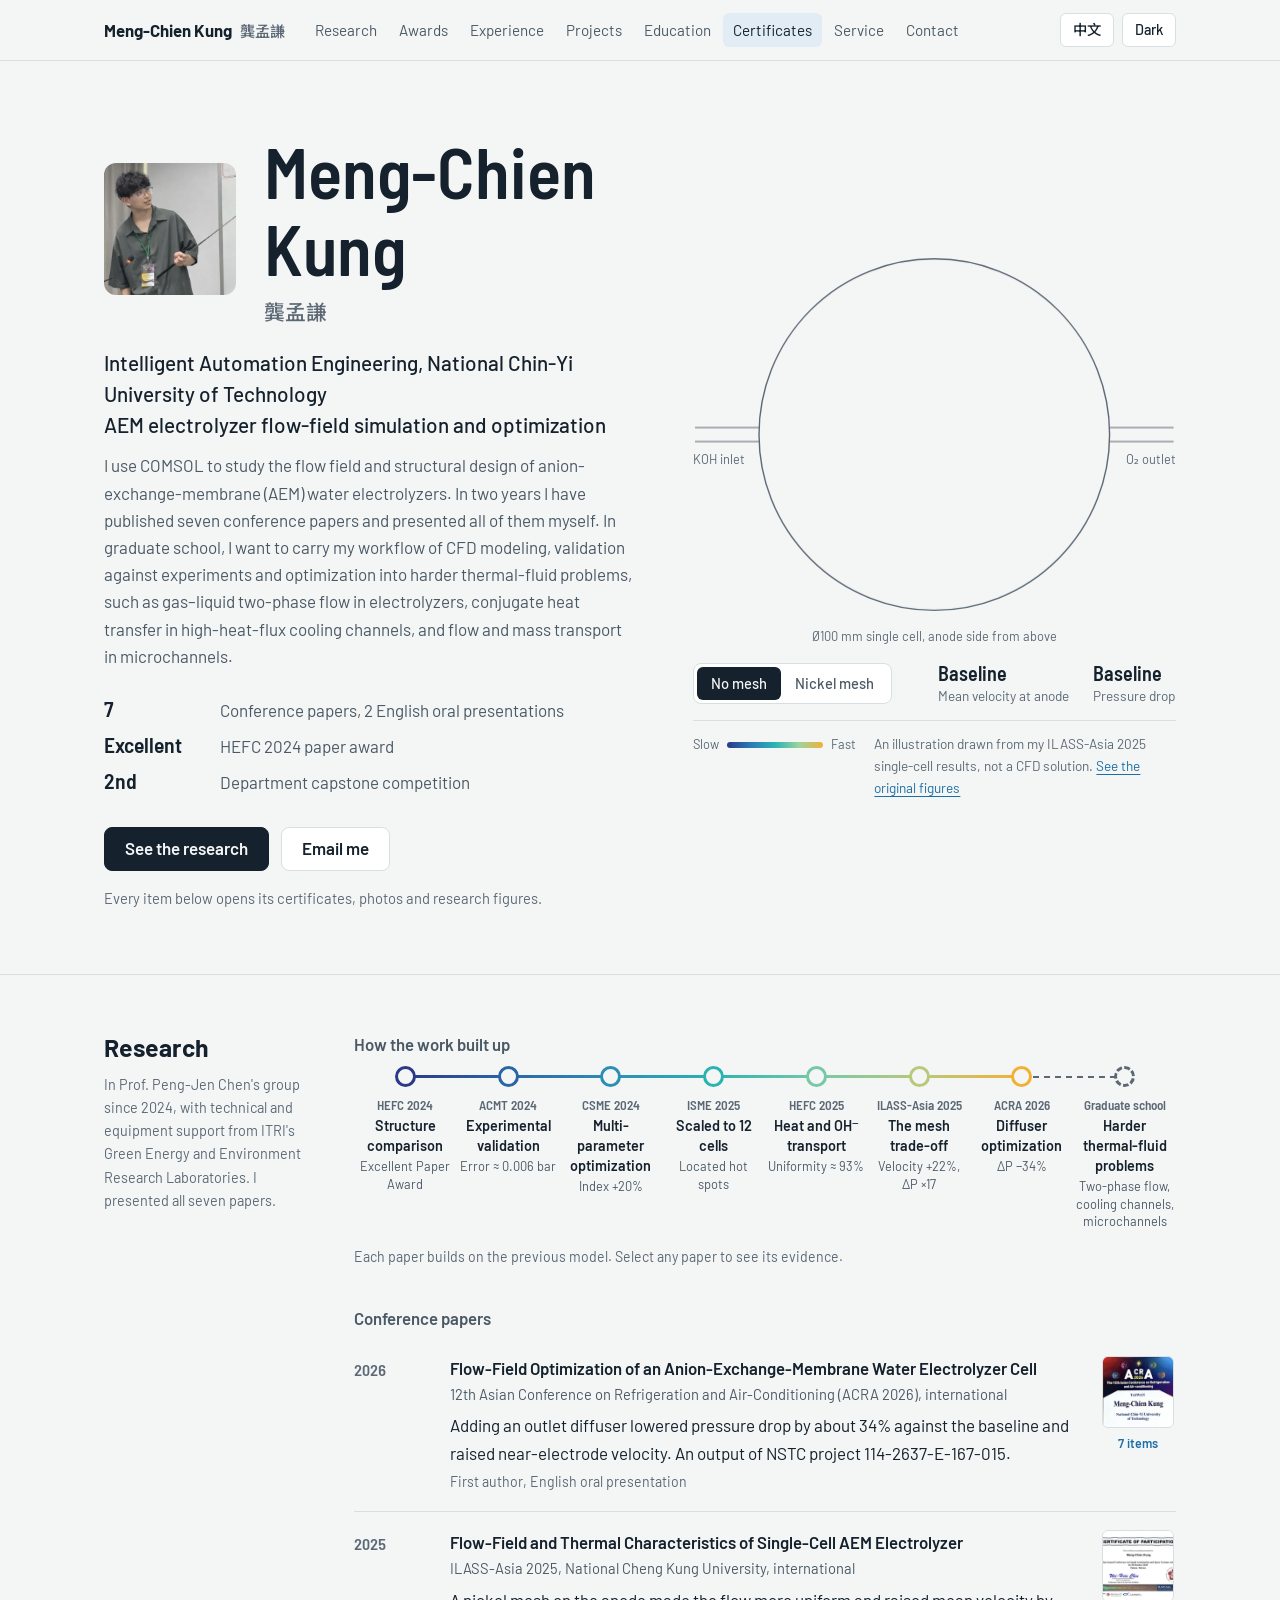
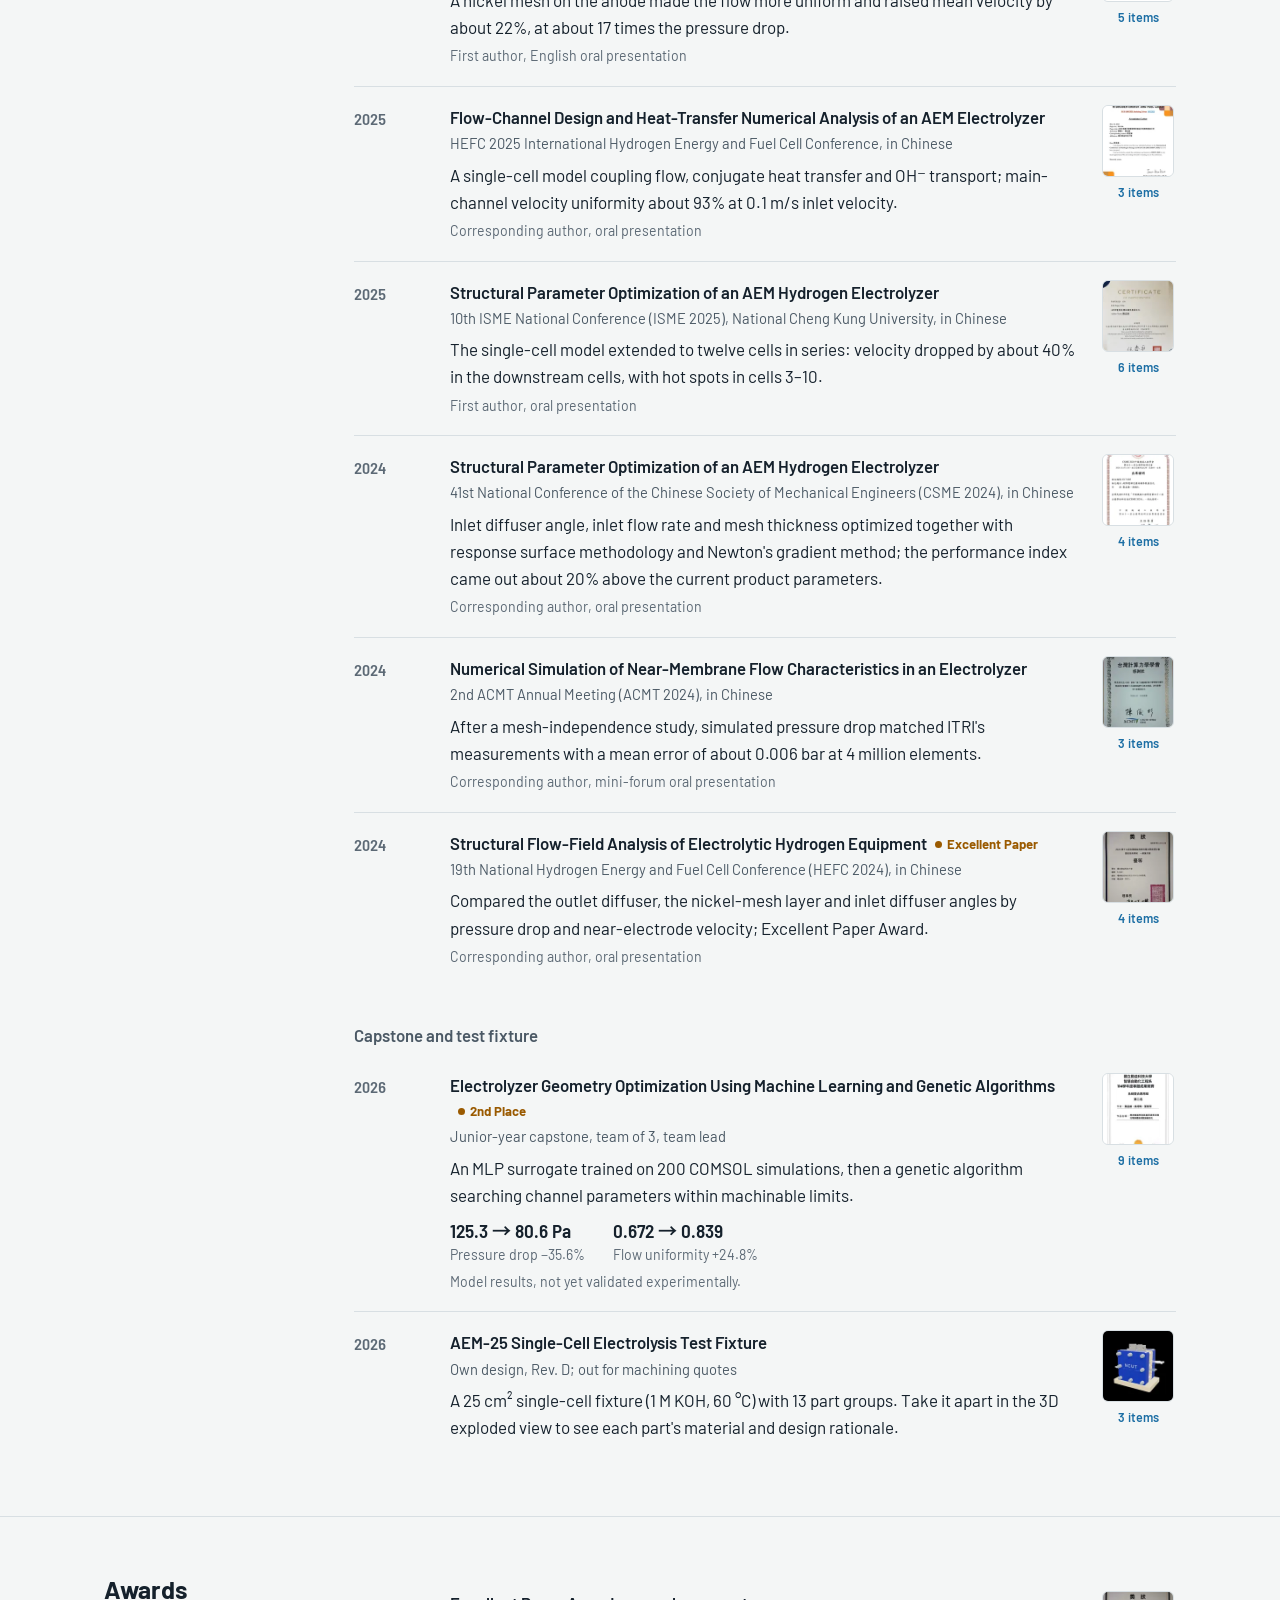
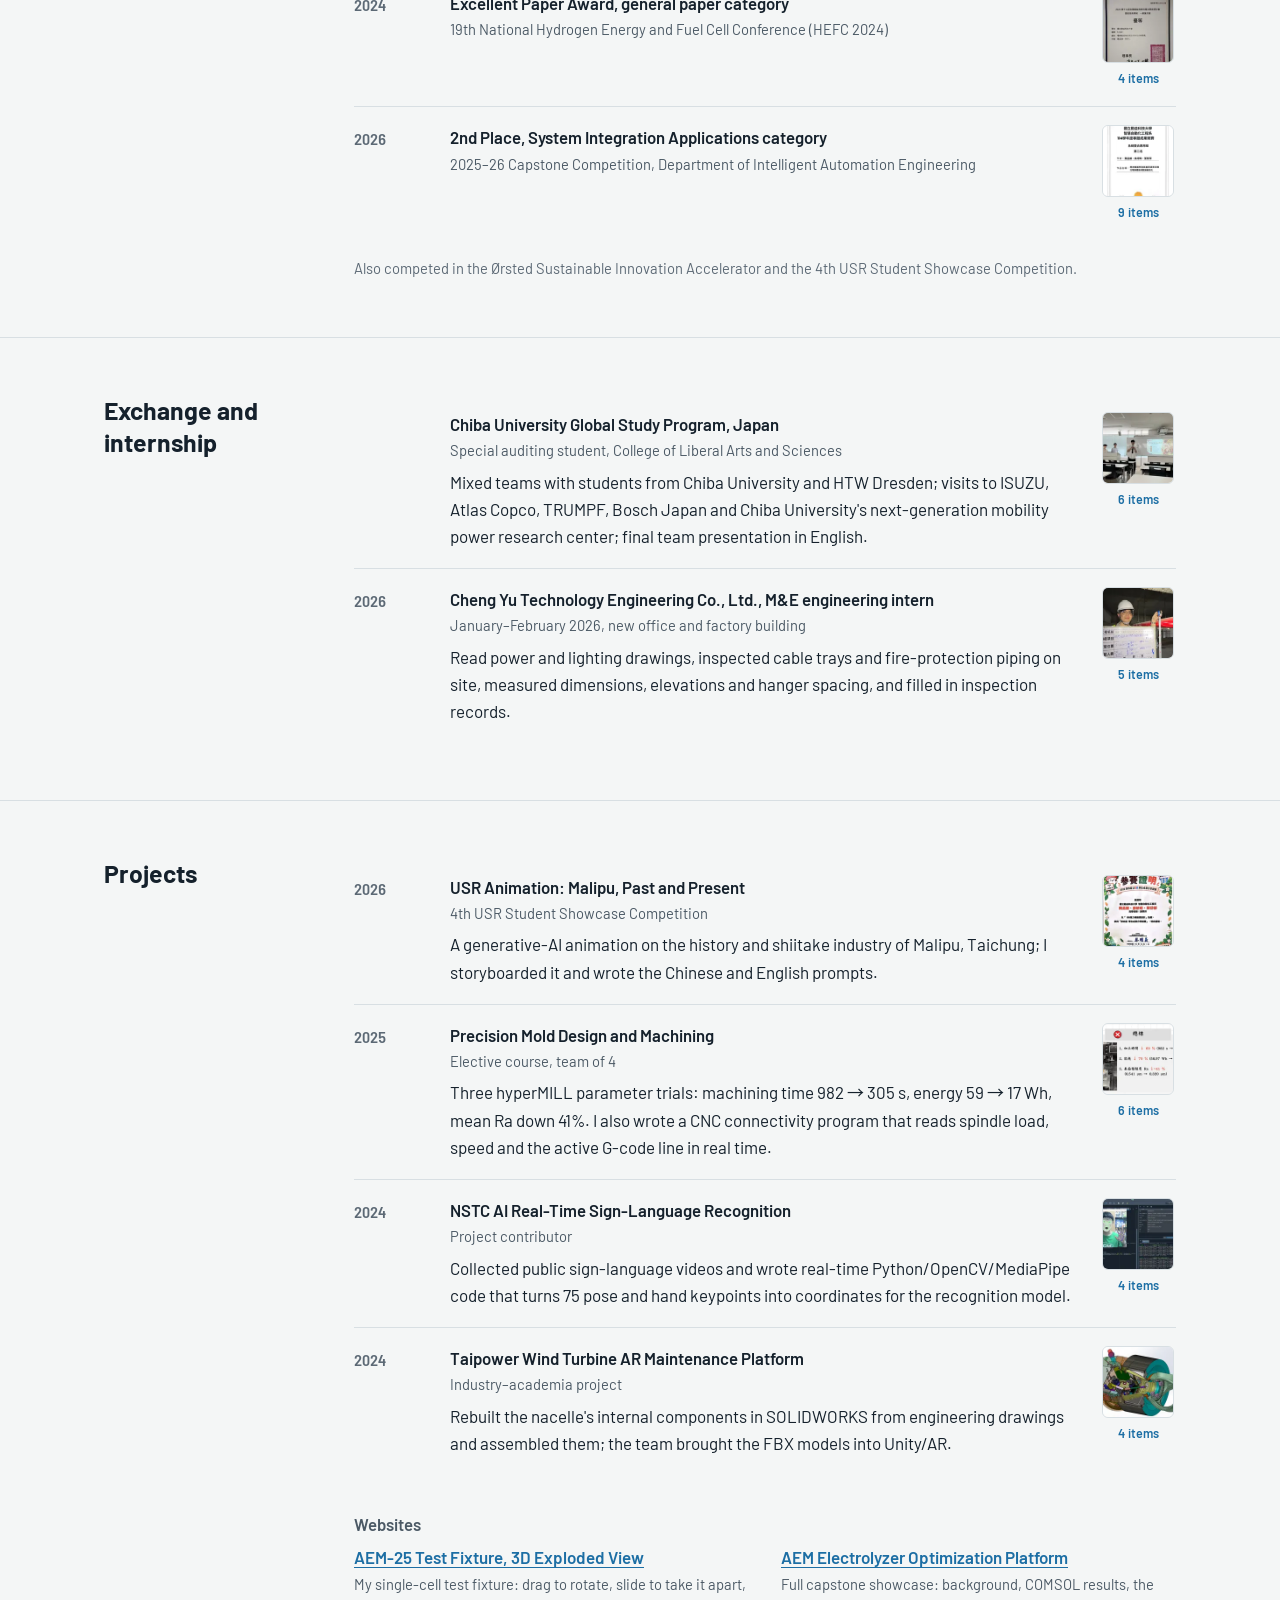
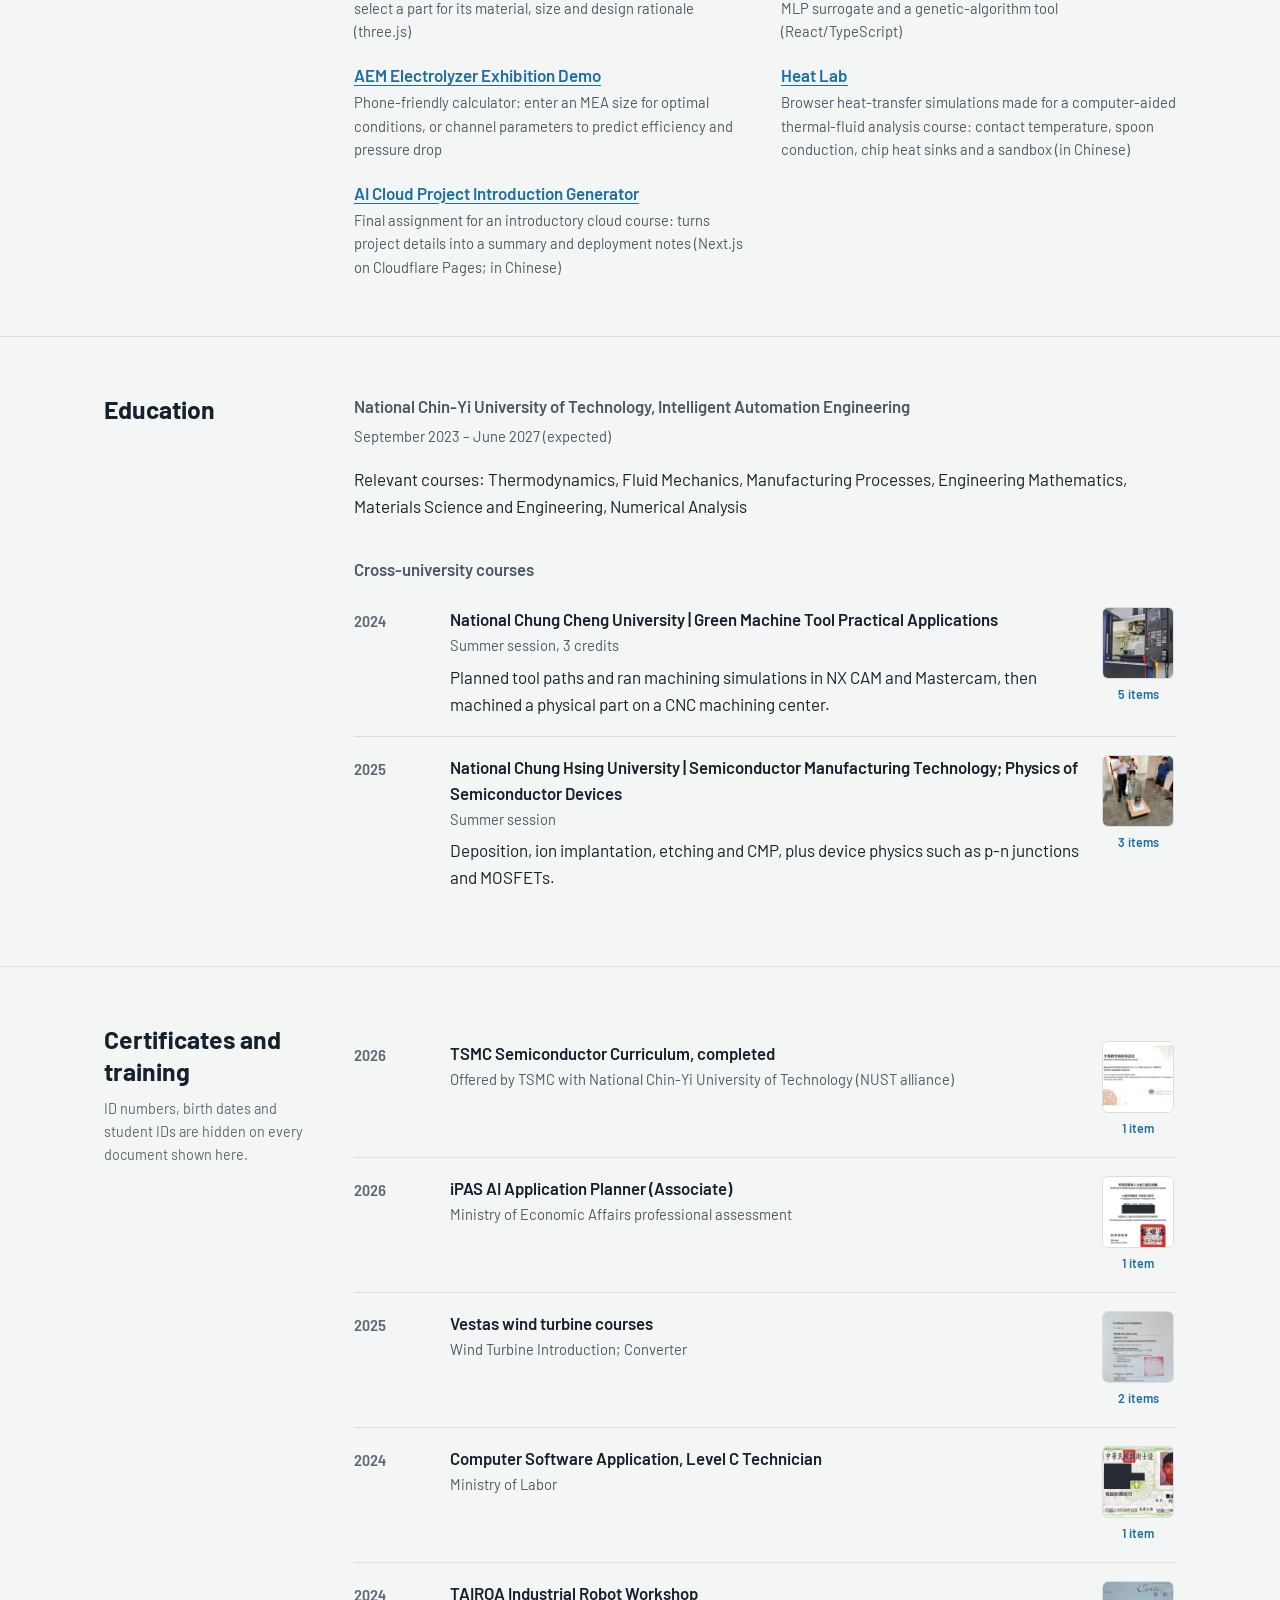
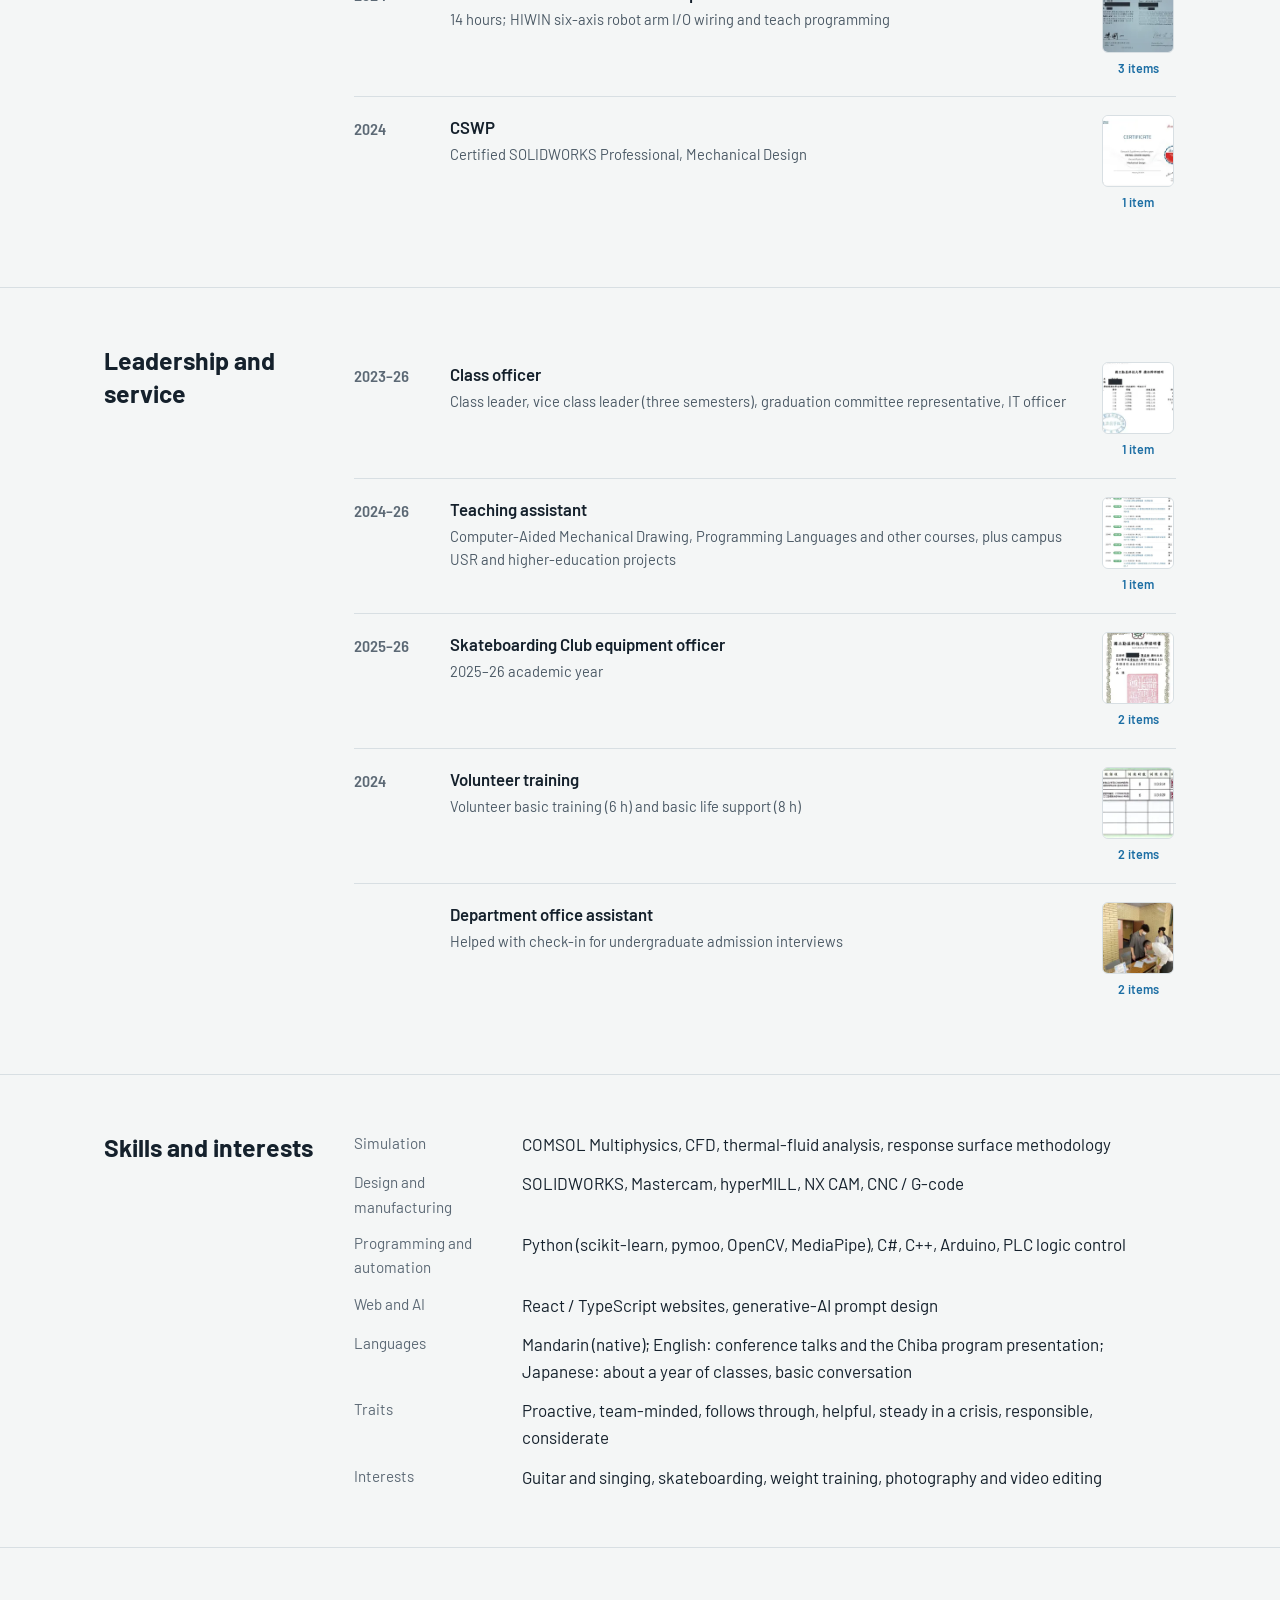
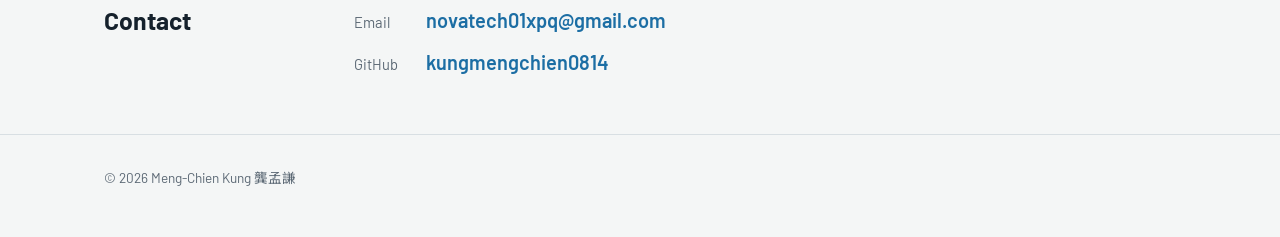
==== commit 27007e4a: "Update AEM-25 to Rev D, add TSMC semiconductor curriculum certificate, remove Sendai itinerary page" ====
--- a/en/index.html
+++ b/en/index.html
@@ -13,7 +13,7 @@
     <link rel="preconnect" href="https://fonts.googleapis.com">
     <link rel="preconnect" href="https://fonts.gstatic.com" crossorigin>
     <link href="https://fonts.googleapis.com/css2?family=Barlow:wght@400;500;600;700&family=Barlow+Semi+Condensed:wght@500;600&family=Noto+Sans+TC:wght@400;700&display=swap" rel="stylesheet">
-    <link rel="stylesheet" href="../assets/site.css?v=20261101b">
+    <link rel="stylesheet" href="../assets/site.css?v=20261123a">
     <script>try { var t = localStorage.getItem("theme"); if (t === "dark" || t === "light") document.documentElement.dataset.theme = t; } catch (e) {}</script>
 </head>
 <body>
@@ -189,7 +189,7 @@
                             <span class="when">2026</span>
                             <span class="what">
                                 <span class="title">AEM-25 Single-Cell Electrolysis Test Fixture</span>
-                                <span class="meta">Own design, Rev. C; designed, not yet machined</span>
+                                <span class="meta">Own design, Rev. D; out for machining quotes</span>
                                 <span class="detail">A 25 cm² single-cell fixture (1 M KOH, 60 °C) with 13 part groups. Take it apart in the 3D exploded view to see each part's material and design rationale.</span>
                             </span>
                         </a></li>
@@ -336,6 +336,10 @@
                 <div class="block-head"><div><h2>Certificates and training</h2><p>ID numbers, birth dates and student IDs are hidden on every document shown here.</p></div></div>
                 <div>
                     <ul class="rows">
+                        <li><a class="row" data-ev="tsmc">
+                            <span class="when">2026</span>
+                            <span class="what"><span class="title">TSMC Semiconductor Curriculum, completed</span><span class="meta">Offered by TSMC with National Chin-Yi University of Technology (NUST alliance)</span></span>
+                        </a></li>
                         <li><a class="row" data-ev="ipas">
                             <span class="when">2026</span>
                             <span class="what"><span class="title">iPAS AI Application Planner (Associate)</span><span class="meta">Ministry of Economic Affairs professional assessment</span></span>
@@ -425,7 +429,7 @@
         <div class="wrap">© 2026 Meng-Chien Kung 龔孟謙</div>
     </footer>
 
-    <script src="../assets/evidence.js?v=20261101b"></script>
-    <script src="../assets/site.js?v=20261101b"></script>
+    <script src="../assets/evidence.js?v=20261123a"></script>
+    <script src="../assets/site.js?v=20261123a"></script>
 </body>
 </html>
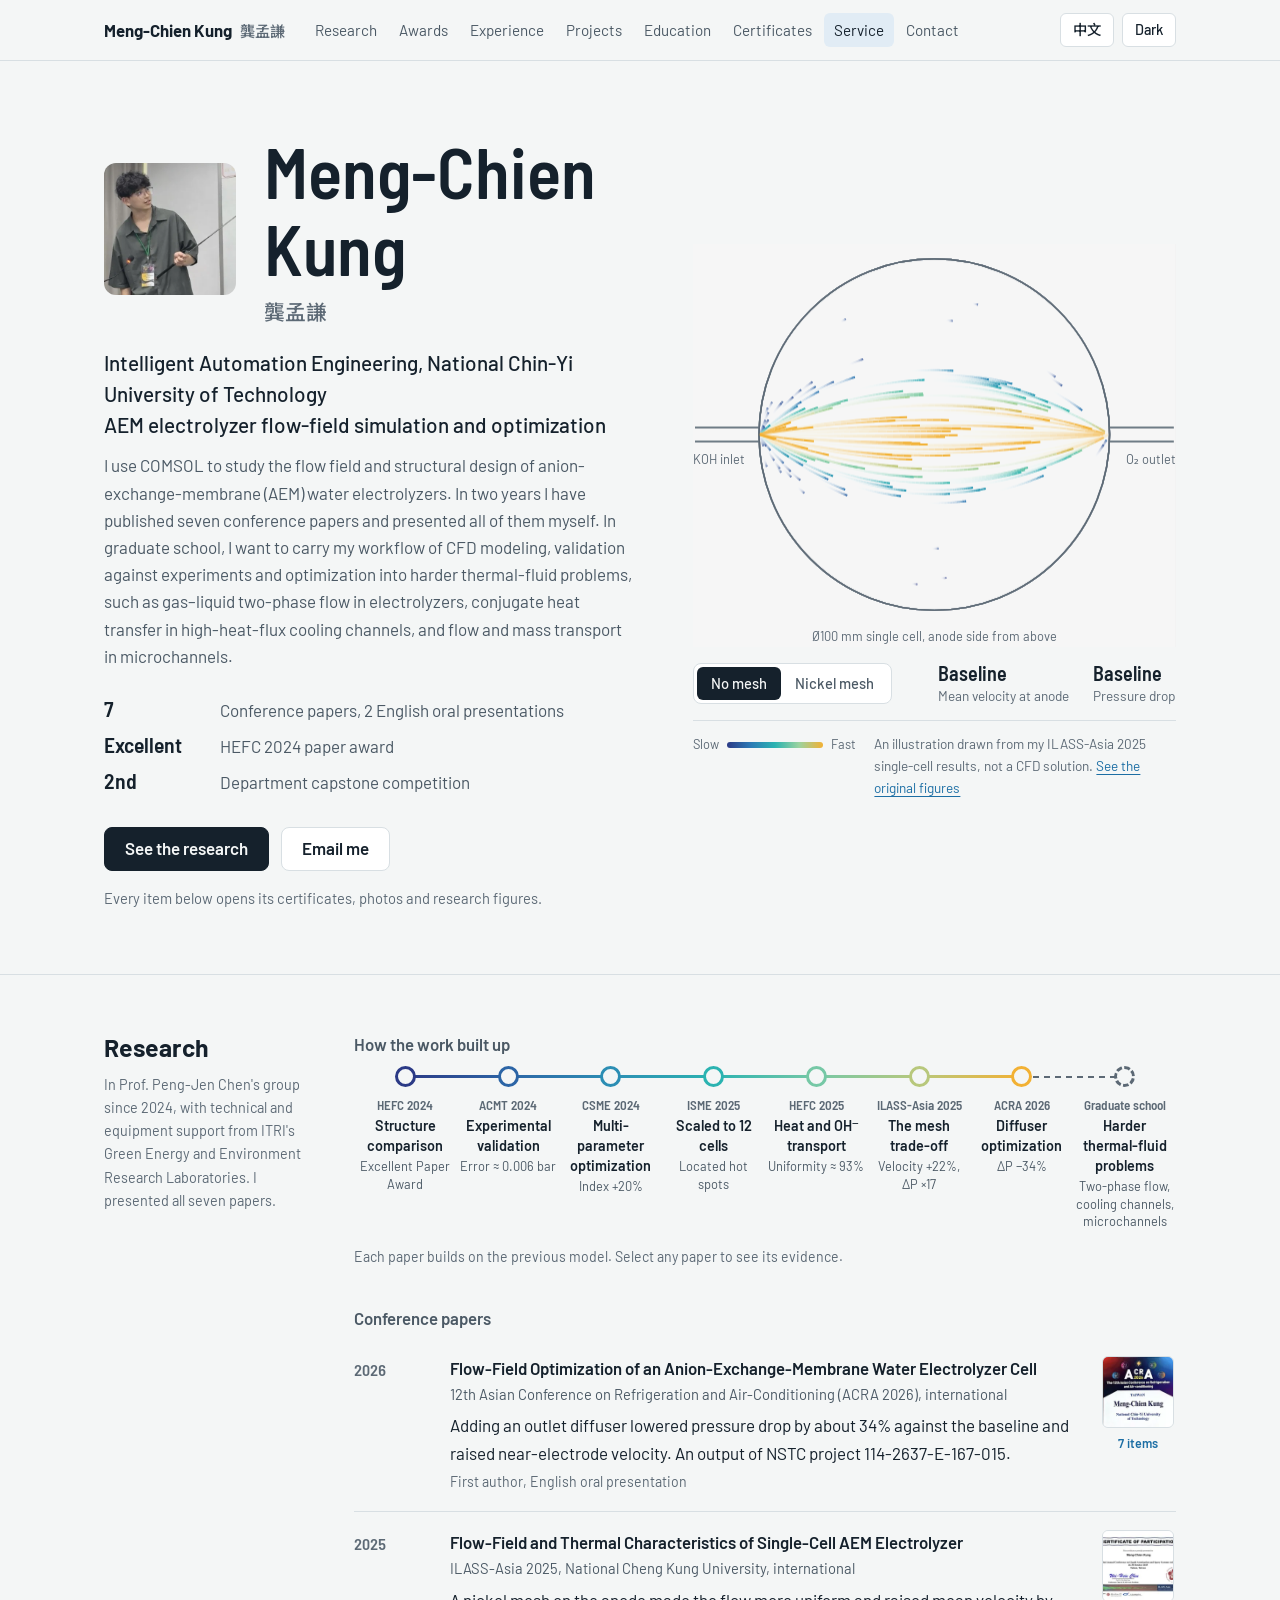
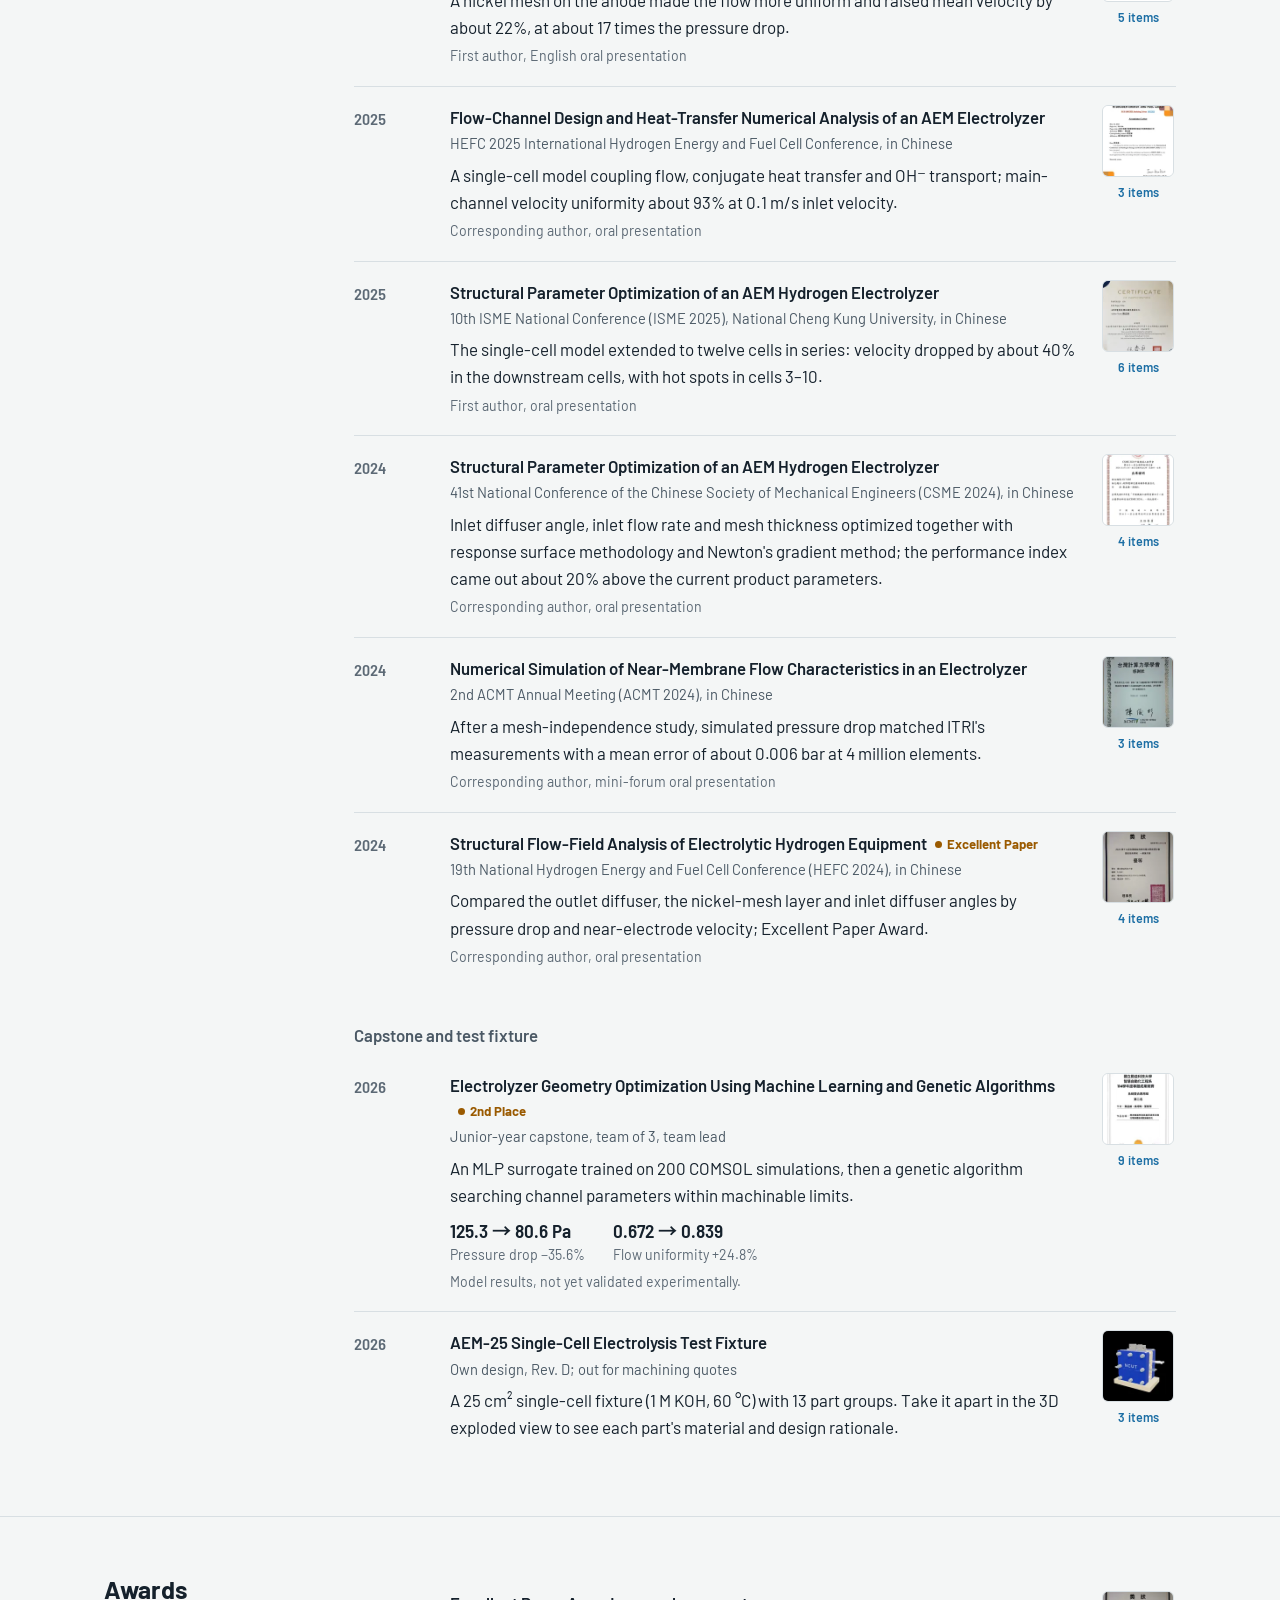
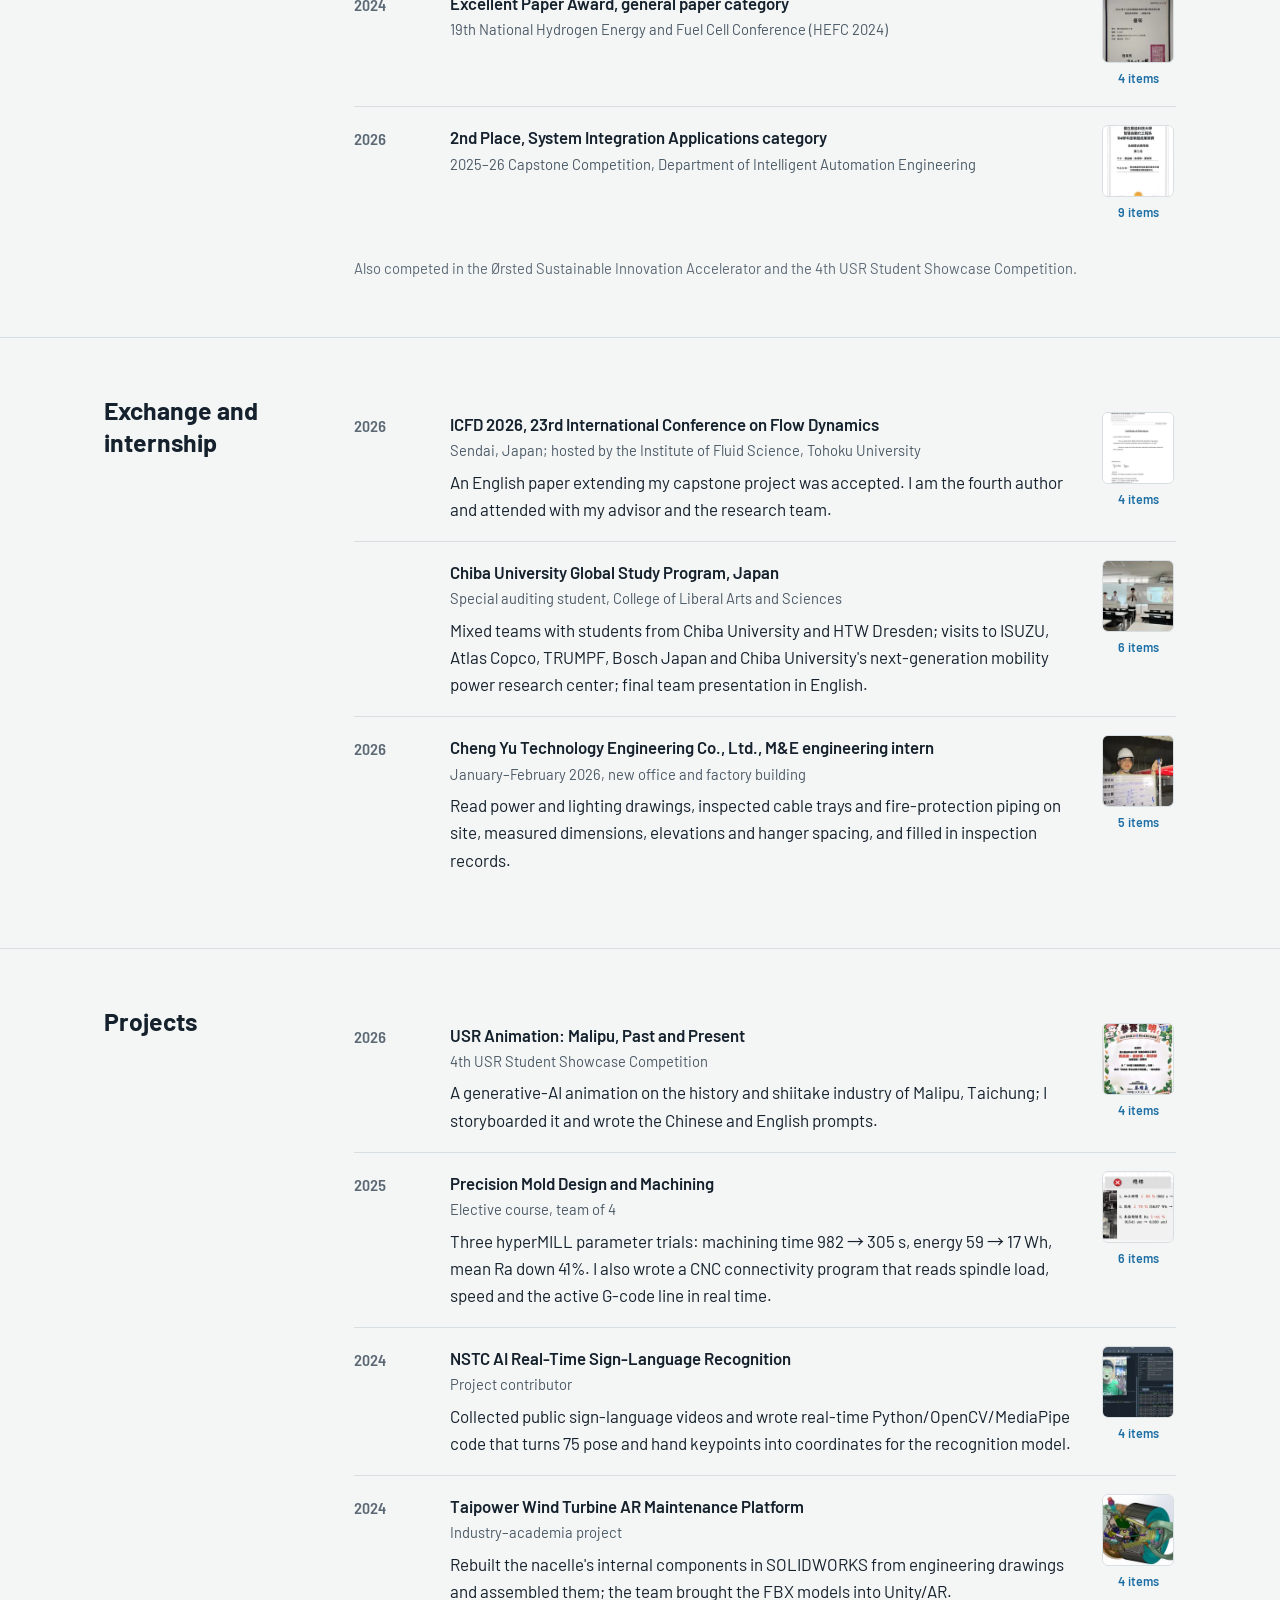
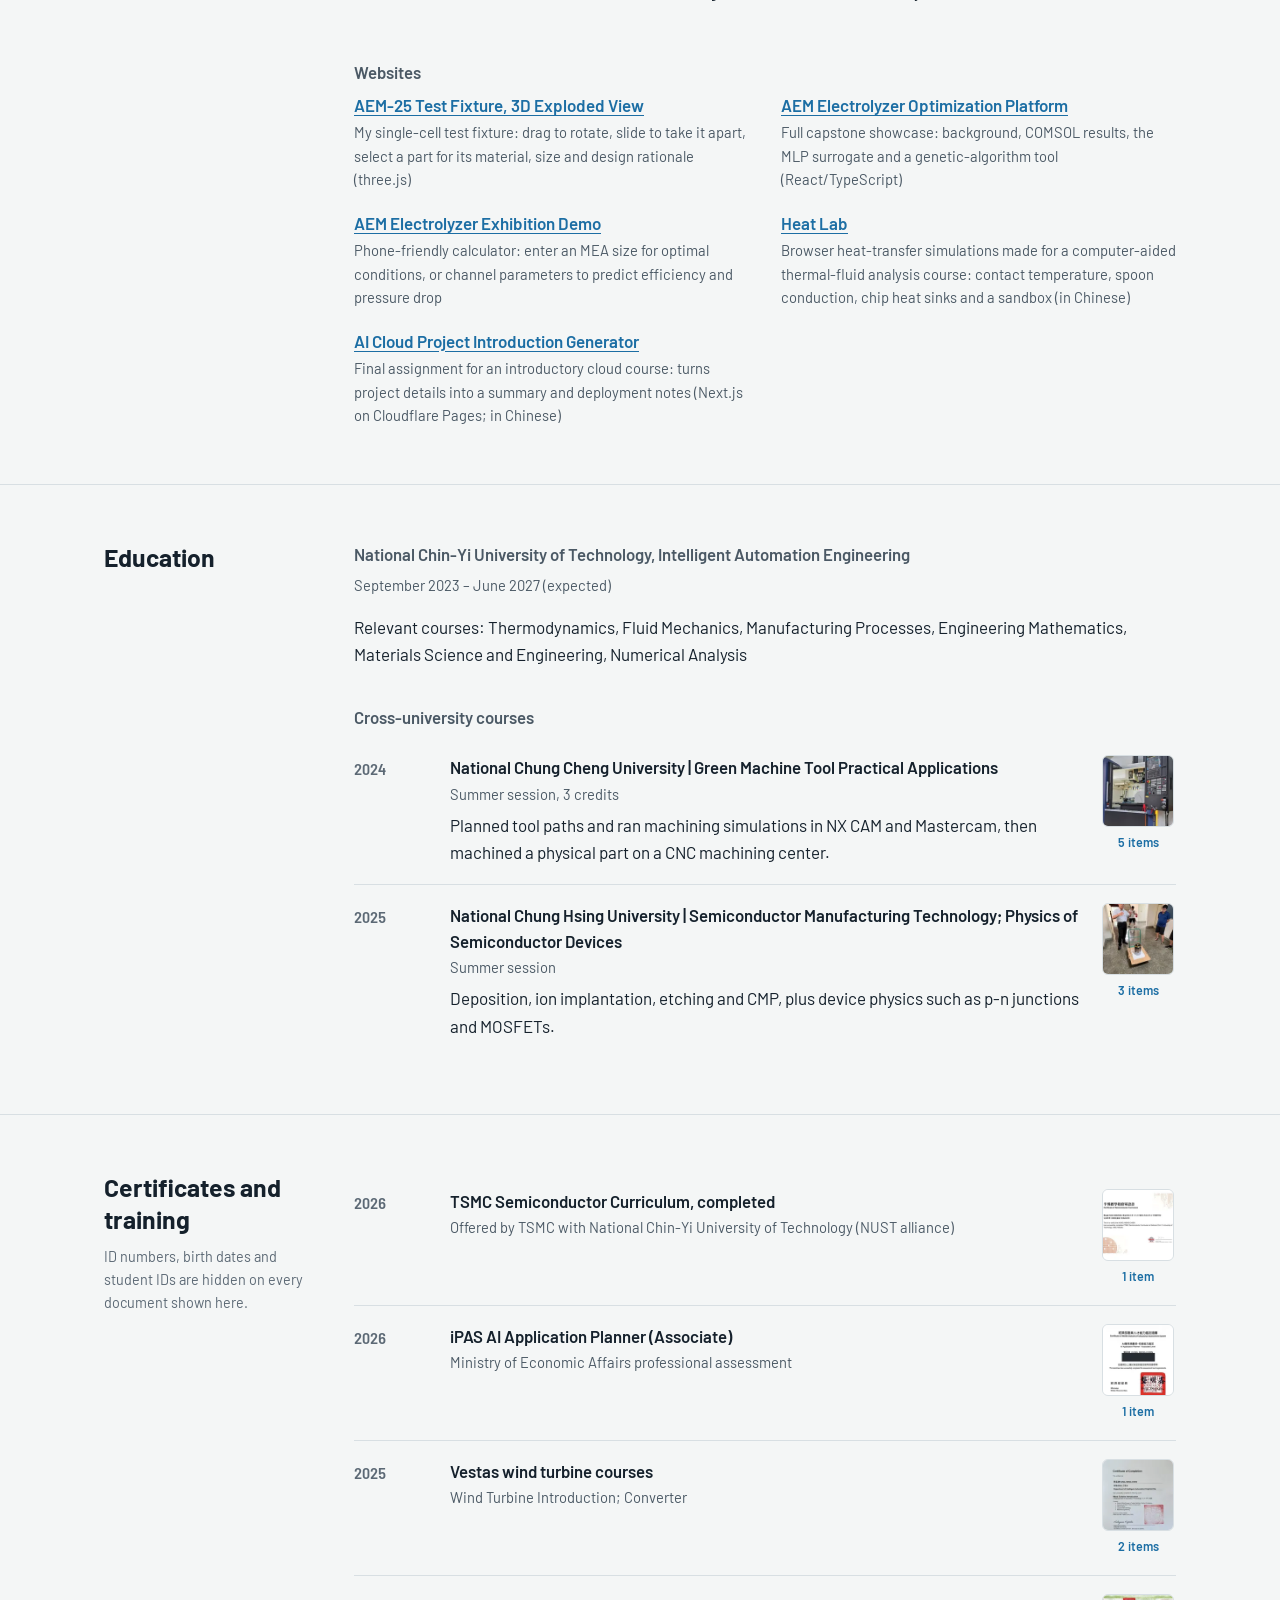
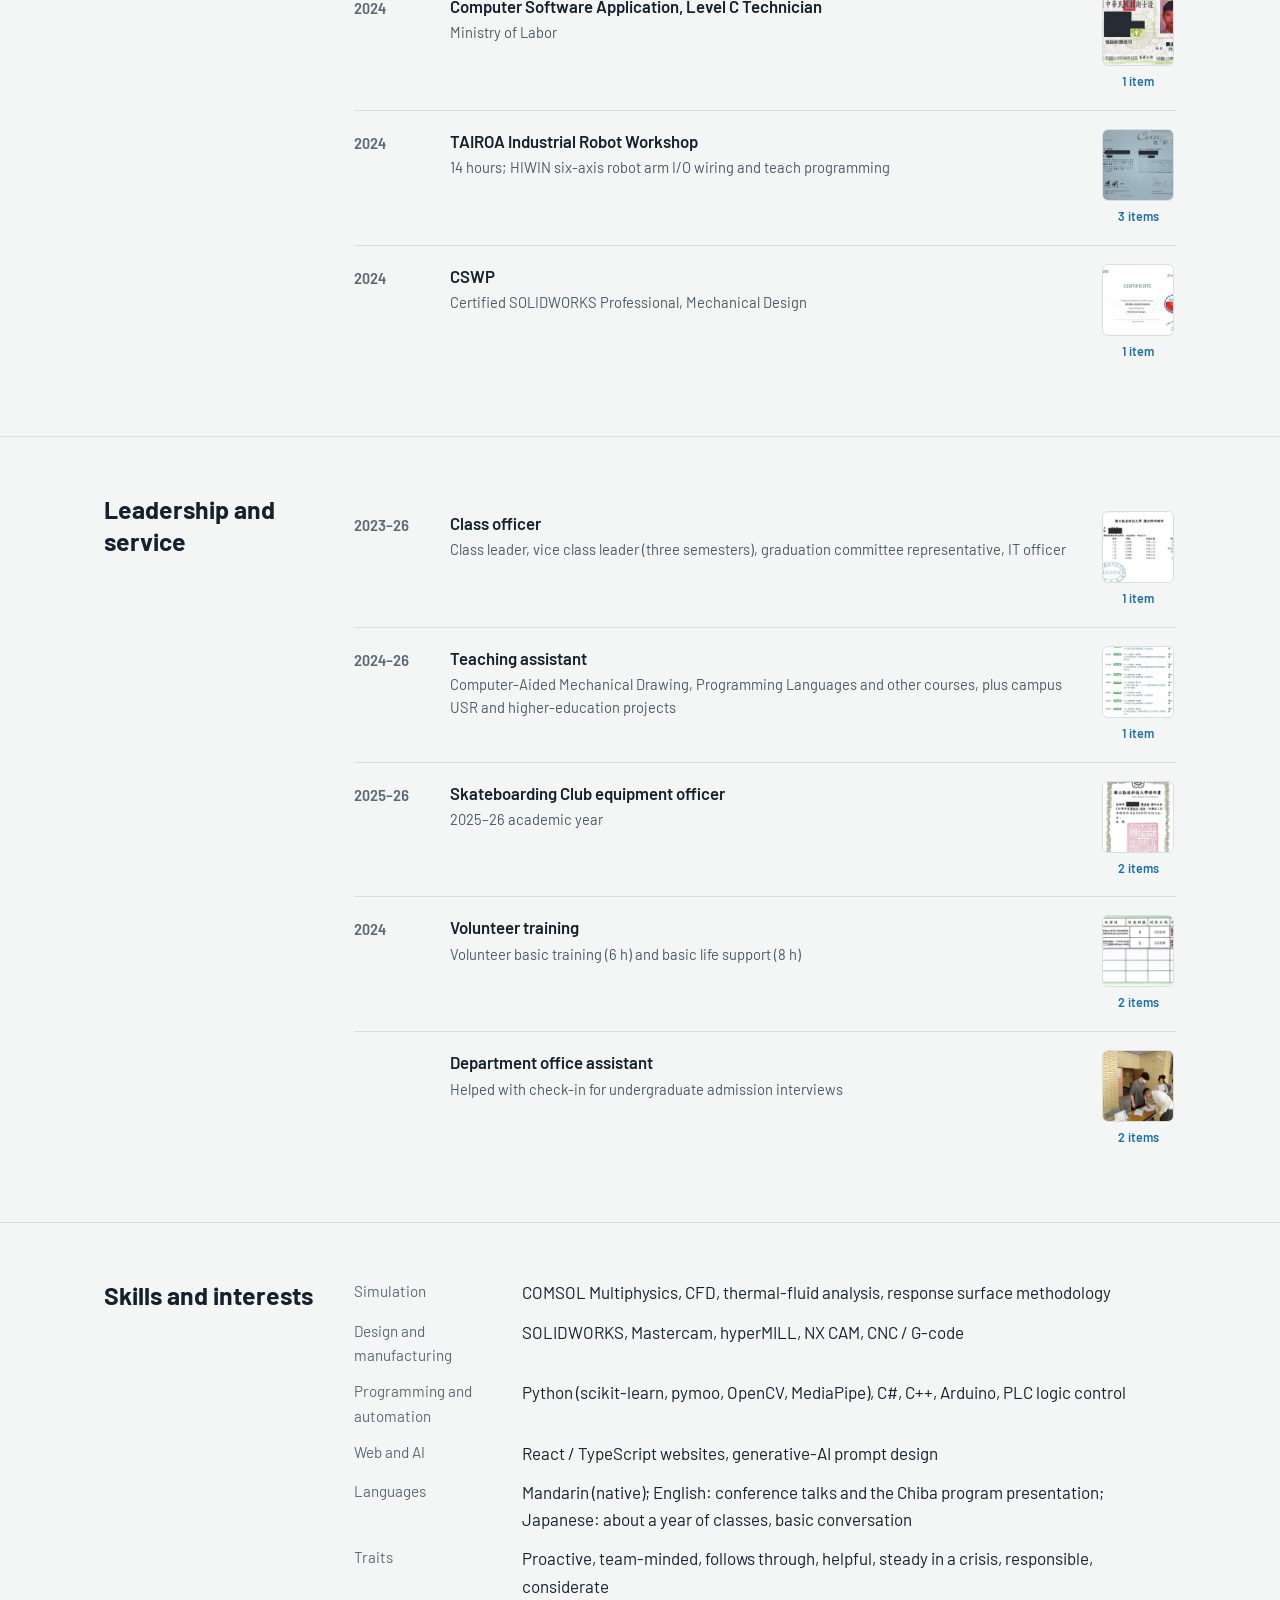
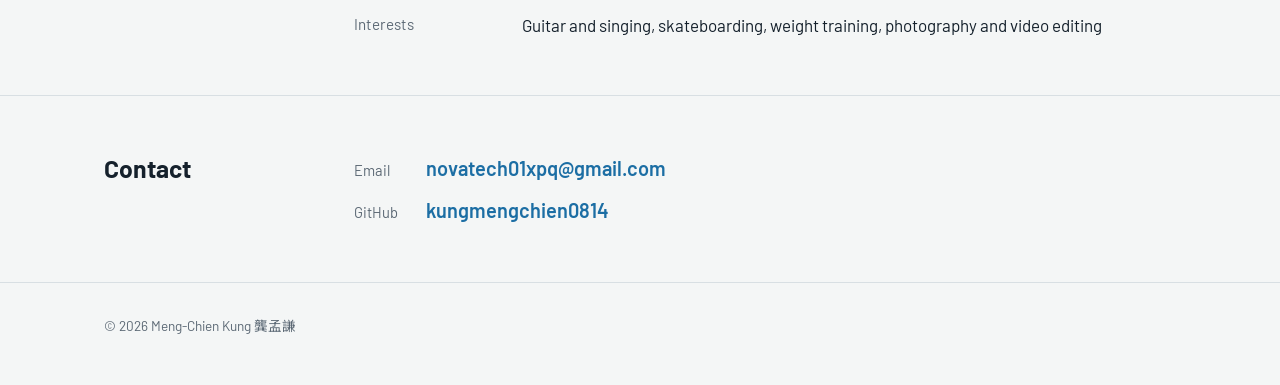
==== commit c1a1b276: "Add ICFD 2026 Sendai conference attendance with certificate and photos" ====
--- a/en/index.html
+++ b/en/index.html
@@ -13,7 +13,7 @@
     <link rel="preconnect" href="https://fonts.googleapis.com">
     <link rel="preconnect" href="https://fonts.gstatic.com" crossorigin>
     <link href="https://fonts.googleapis.com/css2?family=Barlow:wght@400;500;600;700&family=Barlow+Semi+Condensed:wght@500;600&family=Noto+Sans+TC:wght@400;700&display=swap" rel="stylesheet">
-    <link rel="stylesheet" href="../assets/site.css?v=20261123a">
+    <link rel="stylesheet" href="../assets/site.css?v=20261123b">
     <script>try { var t = localStorage.getItem("theme"); if (t === "dark" || t === "light") document.documentElement.dataset.theme = t; } catch (e) {}</script>
 </head>
 <body>
@@ -228,6 +228,14 @@
                 <div class="block-head"><div><h2>Exchange and internship</h2></div></div>
                 <div>
                     <ul class="rows">
+                        <li><a class="row" data-ev="icfd">
+                            <span class="when">2026</span>
+                            <span class="what">
+                                <span class="title">ICFD 2026, 23rd International Conference on Flow Dynamics</span>
+                                <span class="meta">Sendai, Japan; hosted by the Institute of Fluid Science, Tohoku University</span>
+                                <span class="detail">An English paper extending my capstone project was accepted. I am the fourth author and attended with my advisor and the research team.</span>
+                            </span>
+                        </a></li>
                         <li><a class="row" data-ev="chiba">
                             <span class="when"></span>
                             <span class="what">
@@ -429,7 +437,7 @@
         <div class="wrap">© 2026 Meng-Chien Kung 龔孟謙</div>
     </footer>
 
-    <script src="../assets/evidence.js?v=20261123a"></script>
-    <script src="../assets/site.js?v=20261123a"></script>
+    <script src="../assets/evidence.js?v=20261123b"></script>
+    <script src="../assets/site.js?v=20261123b"></script>
 </body>
 </html>
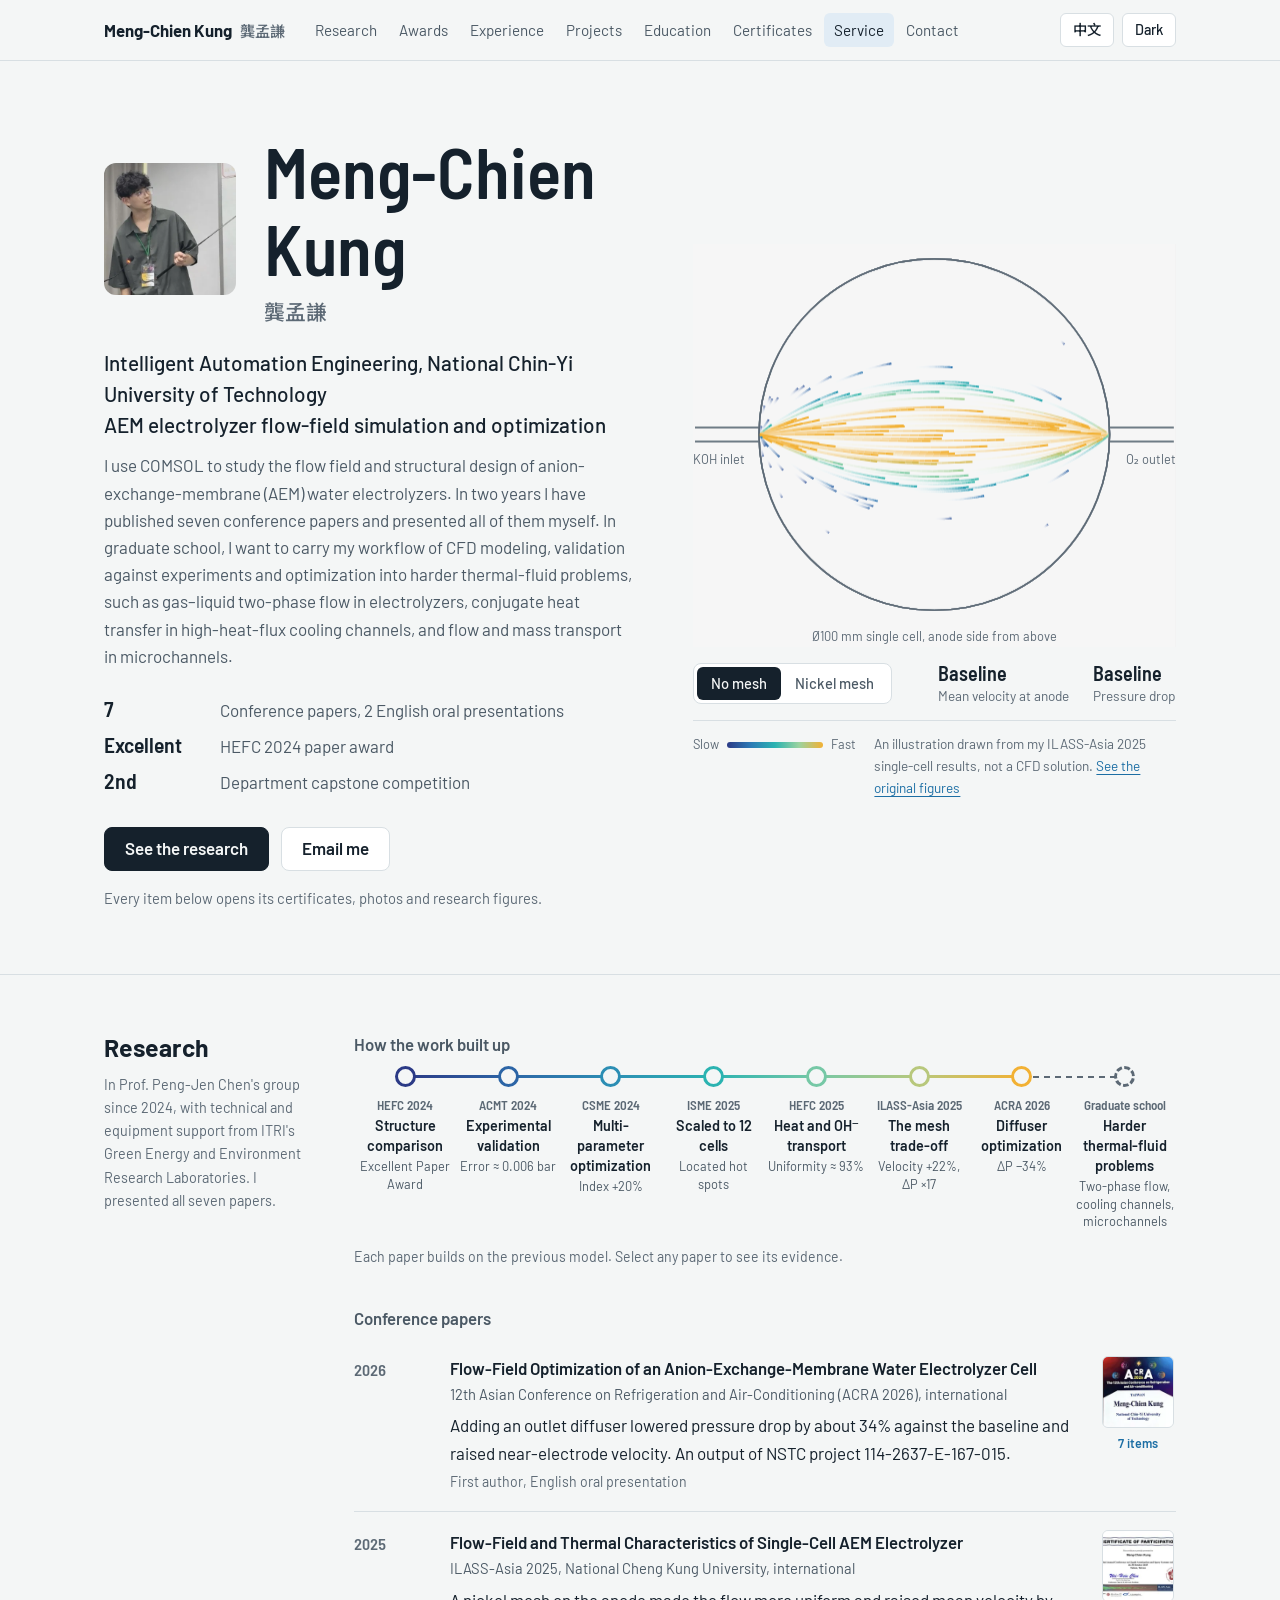
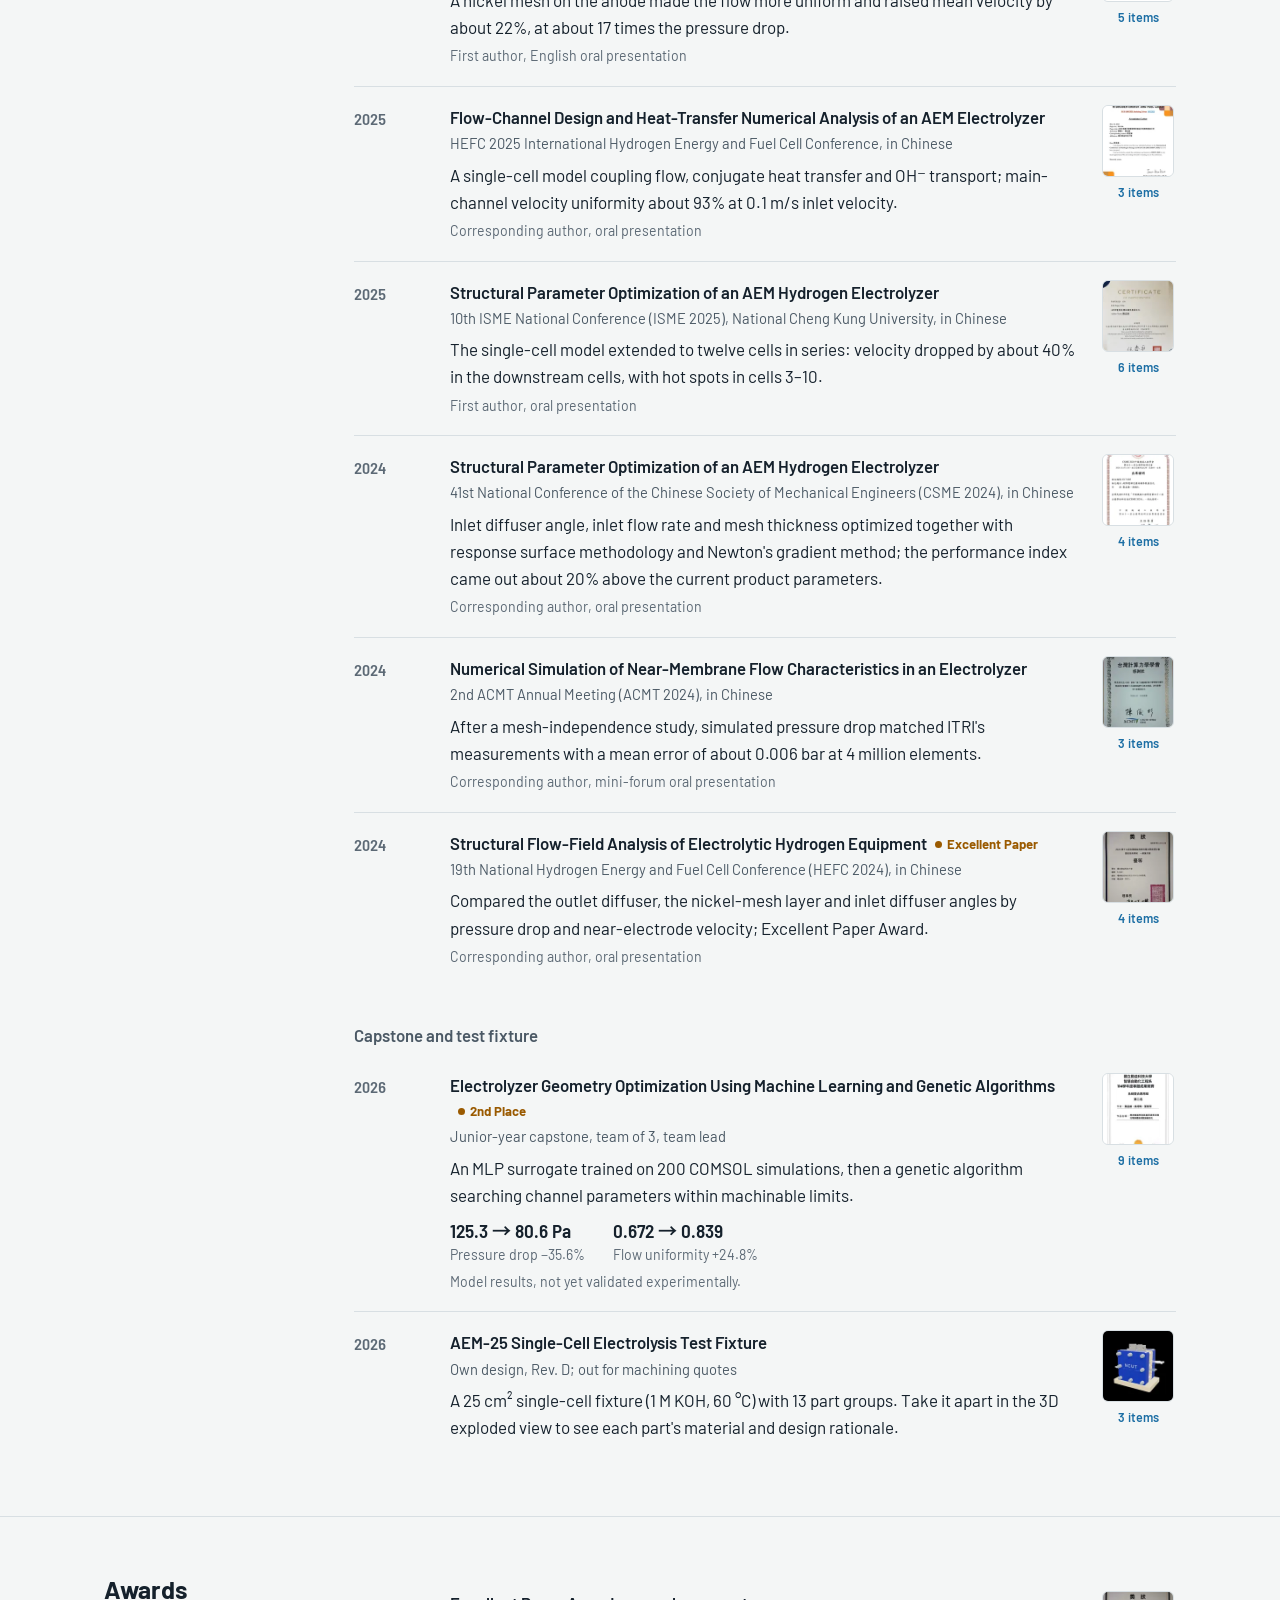
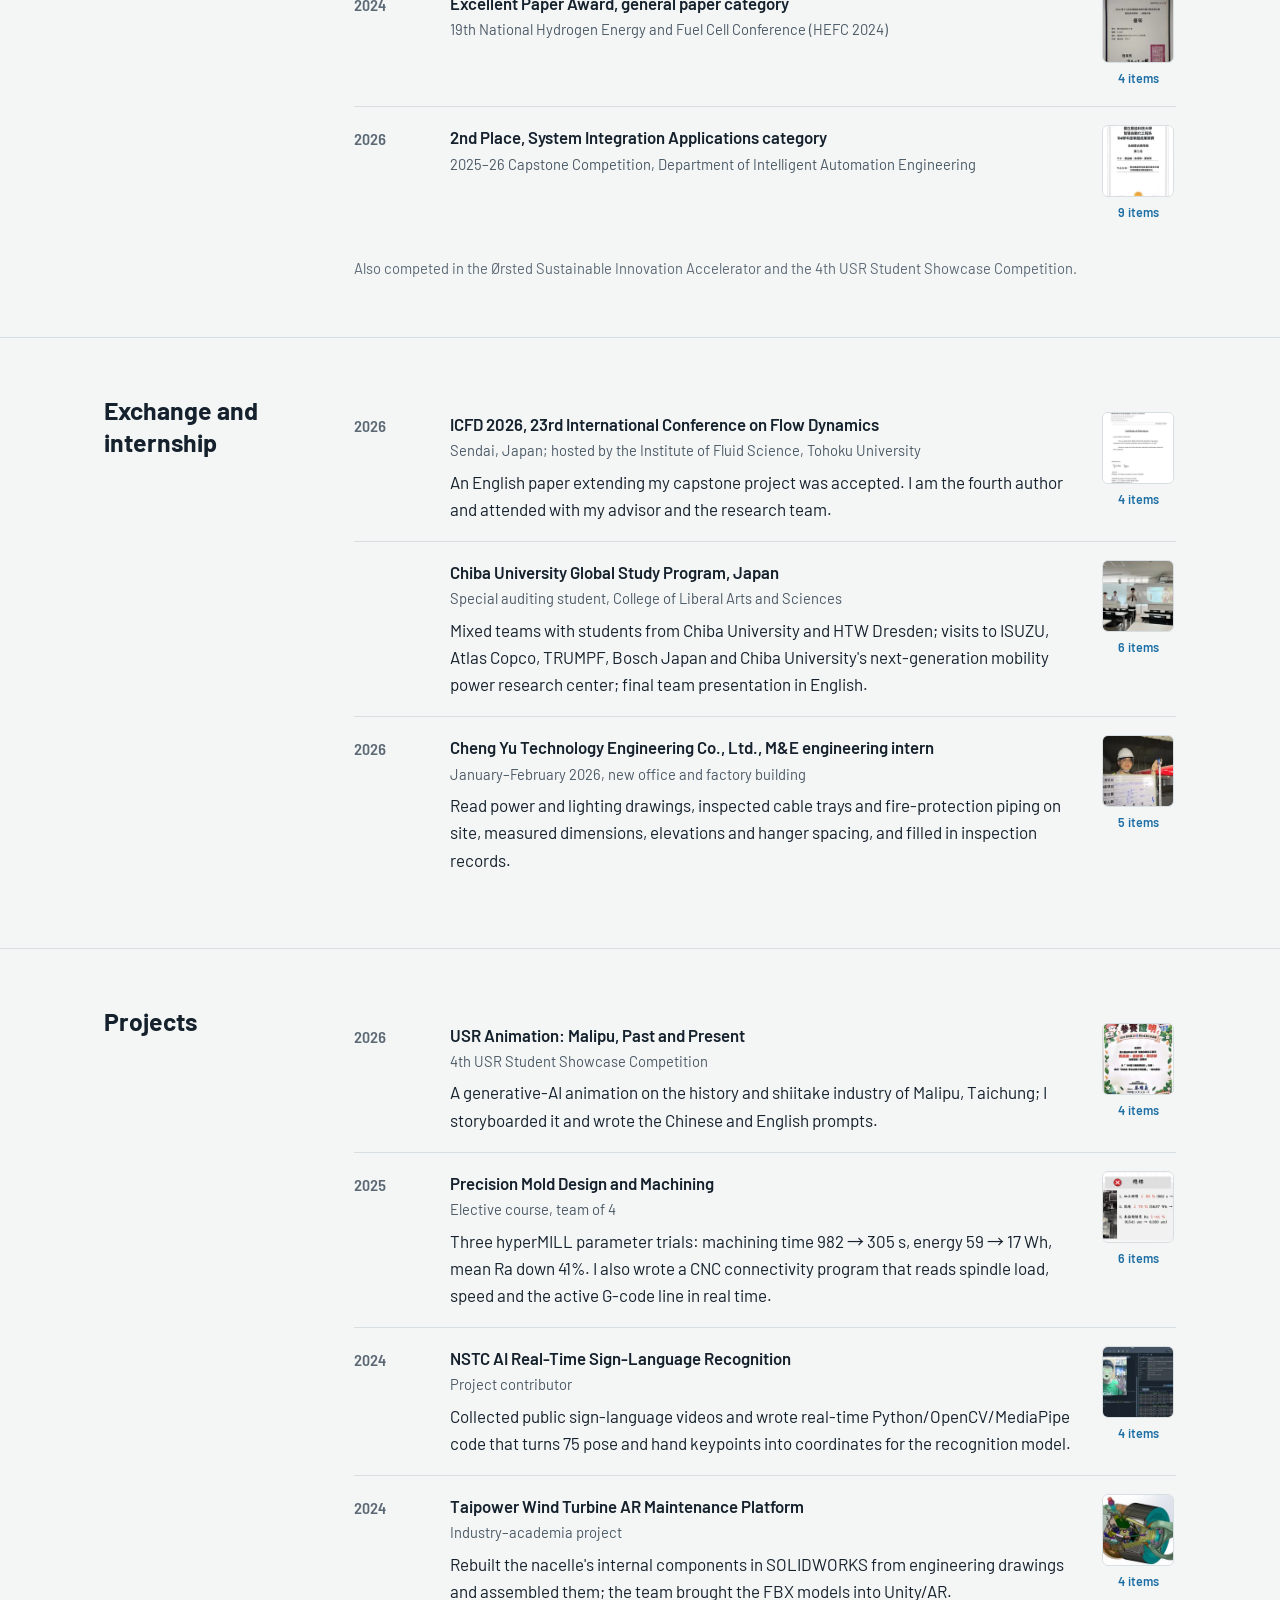
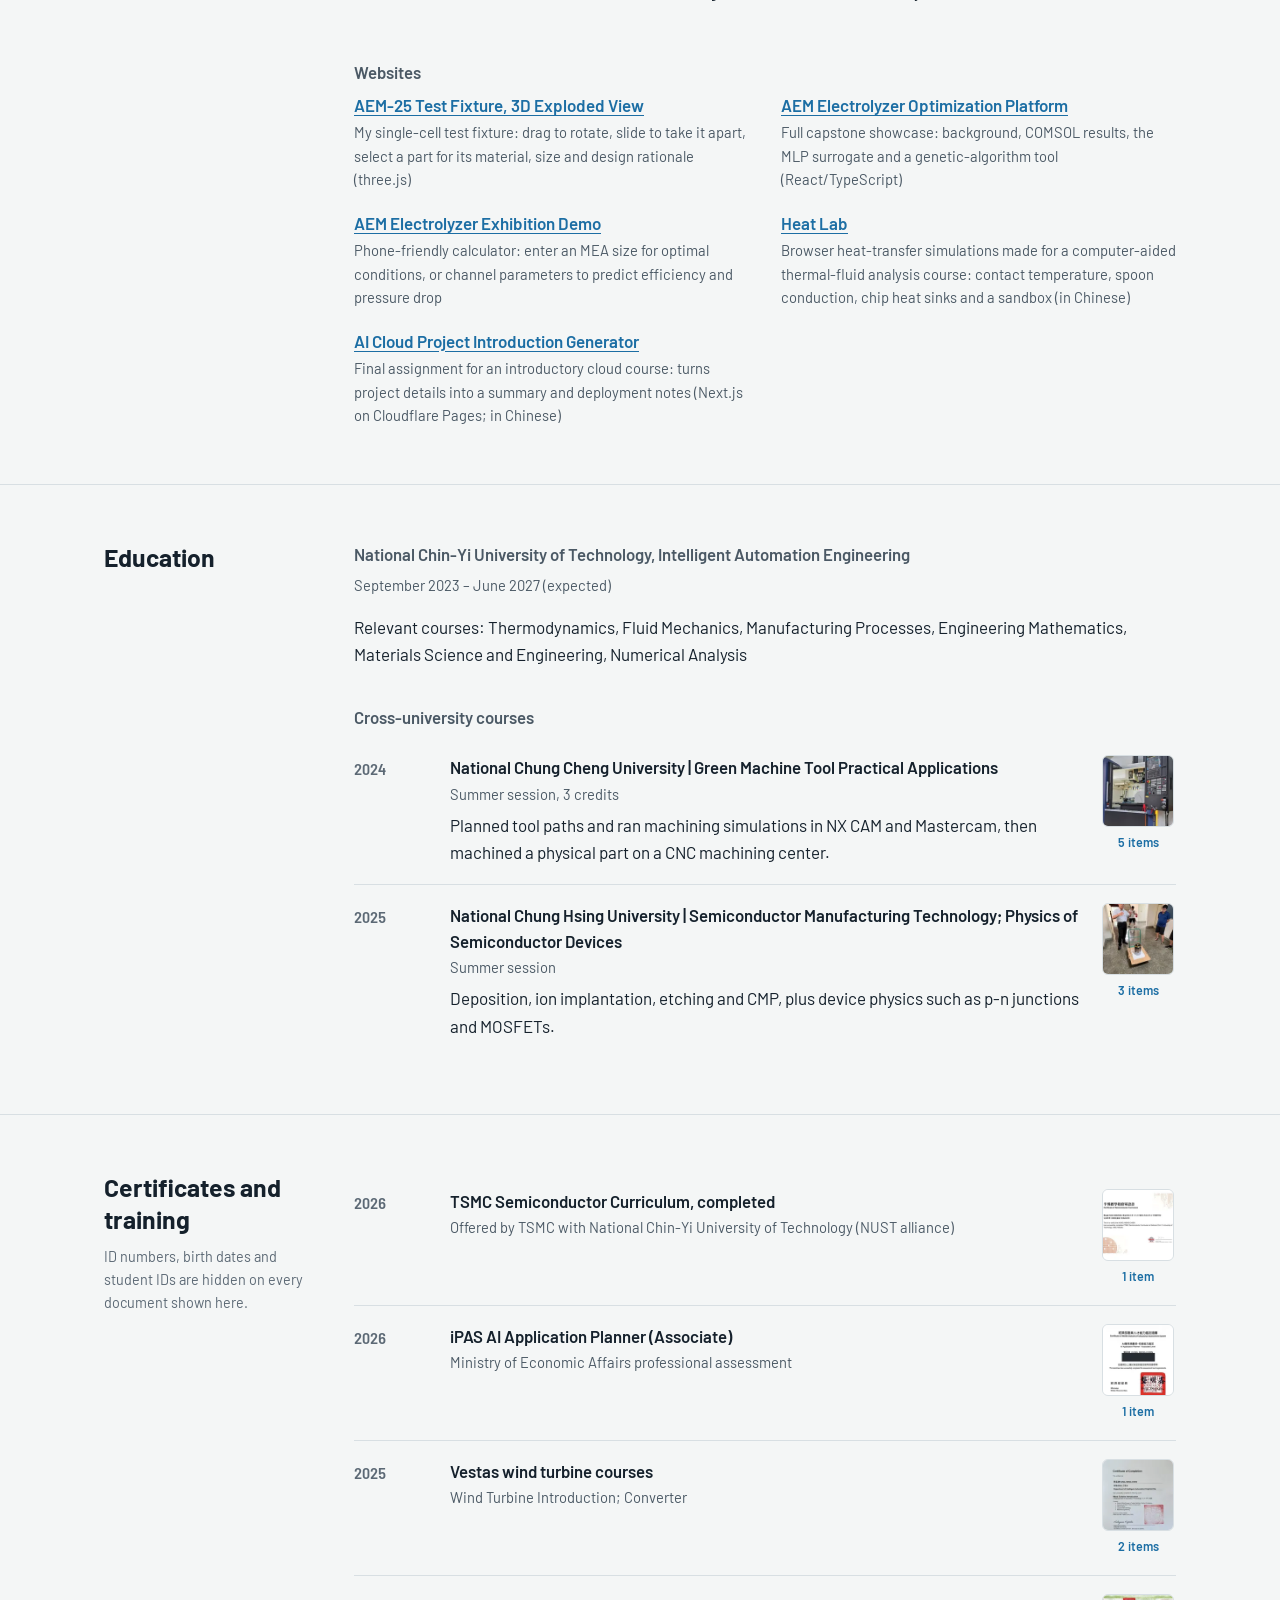
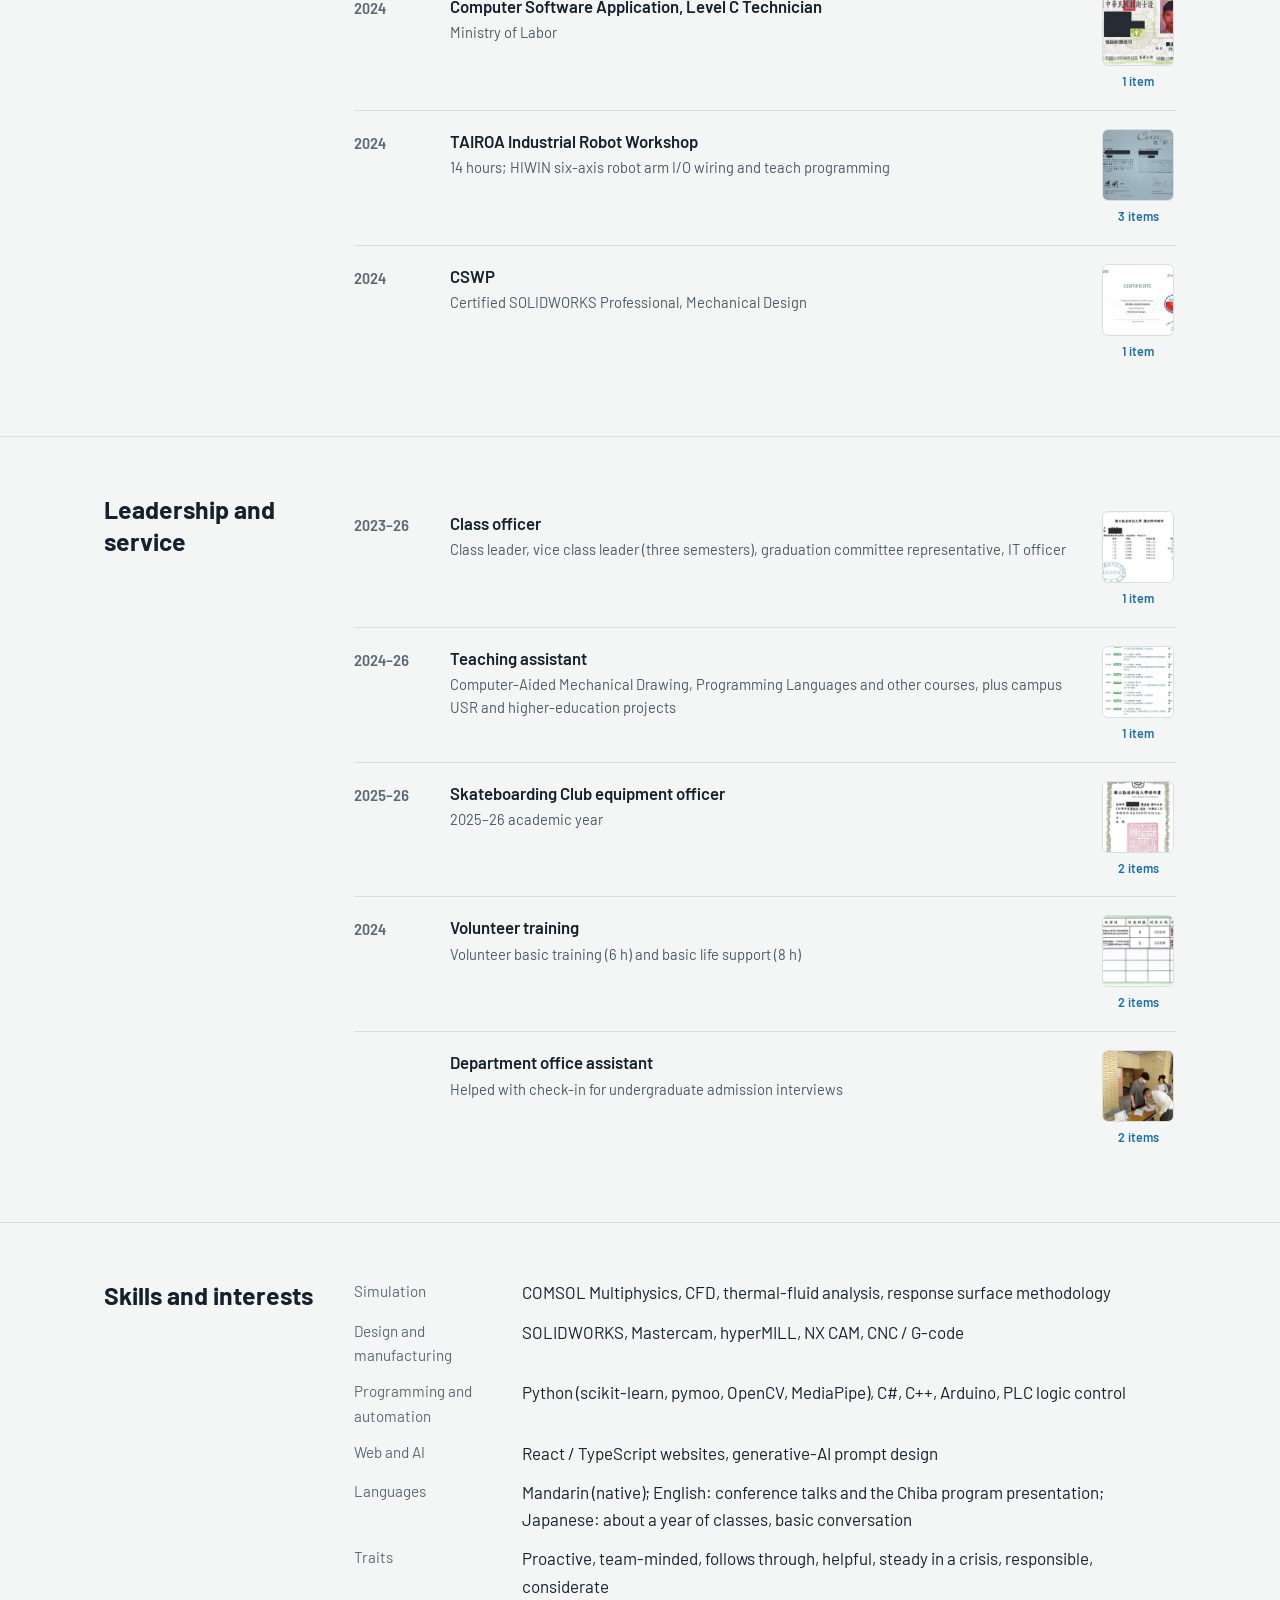
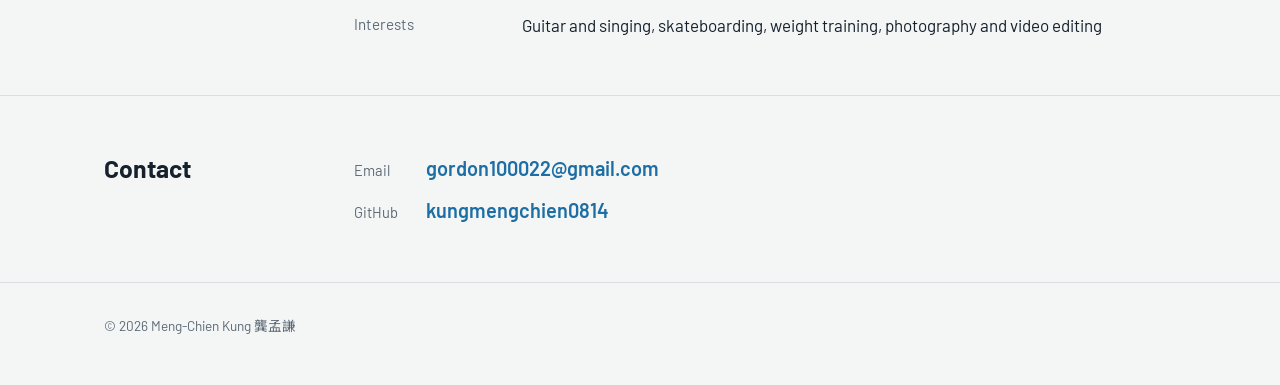
==== commit 9ffa55c6: "Change the contact email" ====
--- a/en/index.html
+++ b/en/index.html
@@ -55,7 +55,7 @@
                     </ul>
                     <div class="cta">
                         <a class="btn primary" href="#research">See the research</a>
-                        <a class="btn" href="mailto:novatech01xpq@gmail.com">Email me</a>
+                        <a class="btn" href="mailto:gordon100022@gmail.com">Email me</a>
                     </div>
                     <p class="hint">Every item below opens its certificates, photos and research figures.</p>
                 </div>
@@ -425,7 +425,7 @@
                 <div class="block-head"><div><h2>Contact</h2></div></div>
                 <div>
                     <ul class="contact-list">
-                        <li><span>Email</span><a href="mailto:novatech01xpq@gmail.com">novatech01xpq@gmail.com</a></li>
+                        <li><span>Email</span><a href="mailto:gordon100022@gmail.com">gordon100022@gmail.com</a></li>
                         <li><span>GitHub</span><a href="https://github.com/kungmengchien0814" target="_blank" rel="noopener">kungmengchien0814</a></li>
                     </ul>
                 </div>
